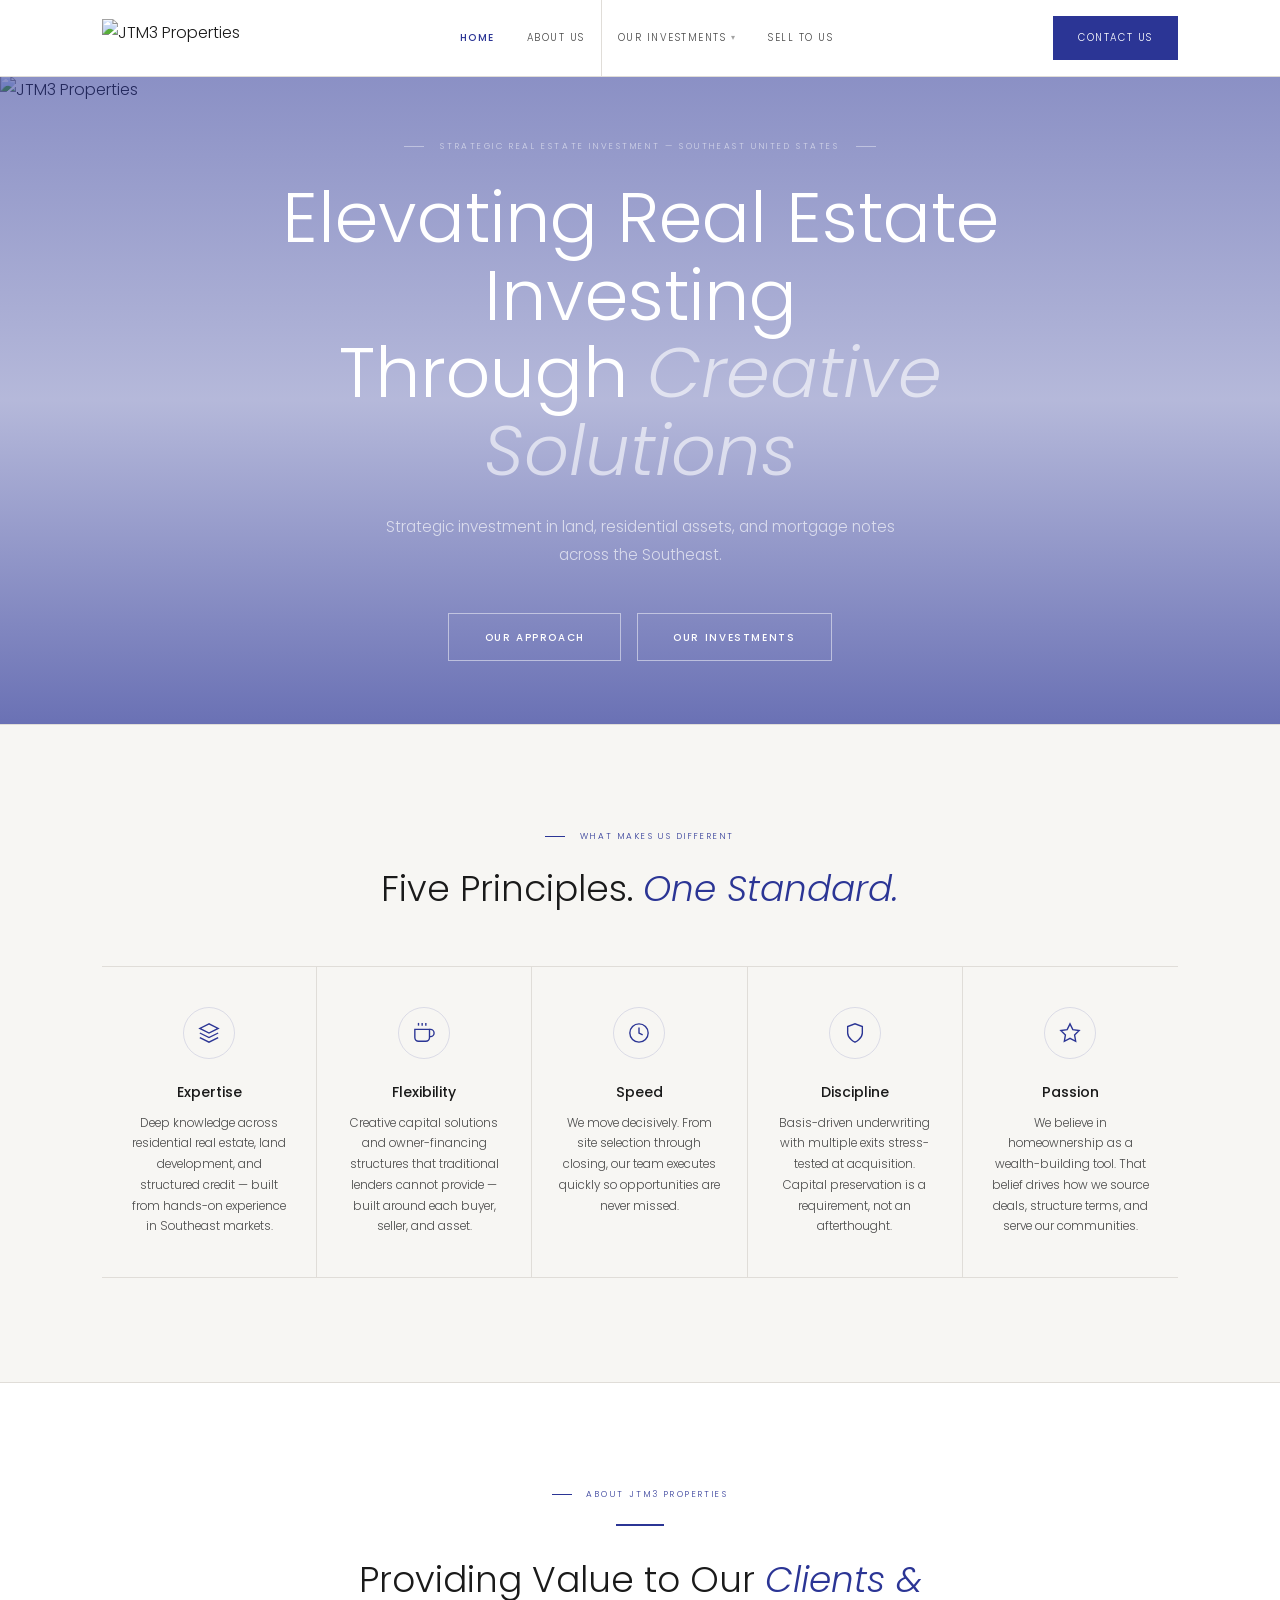
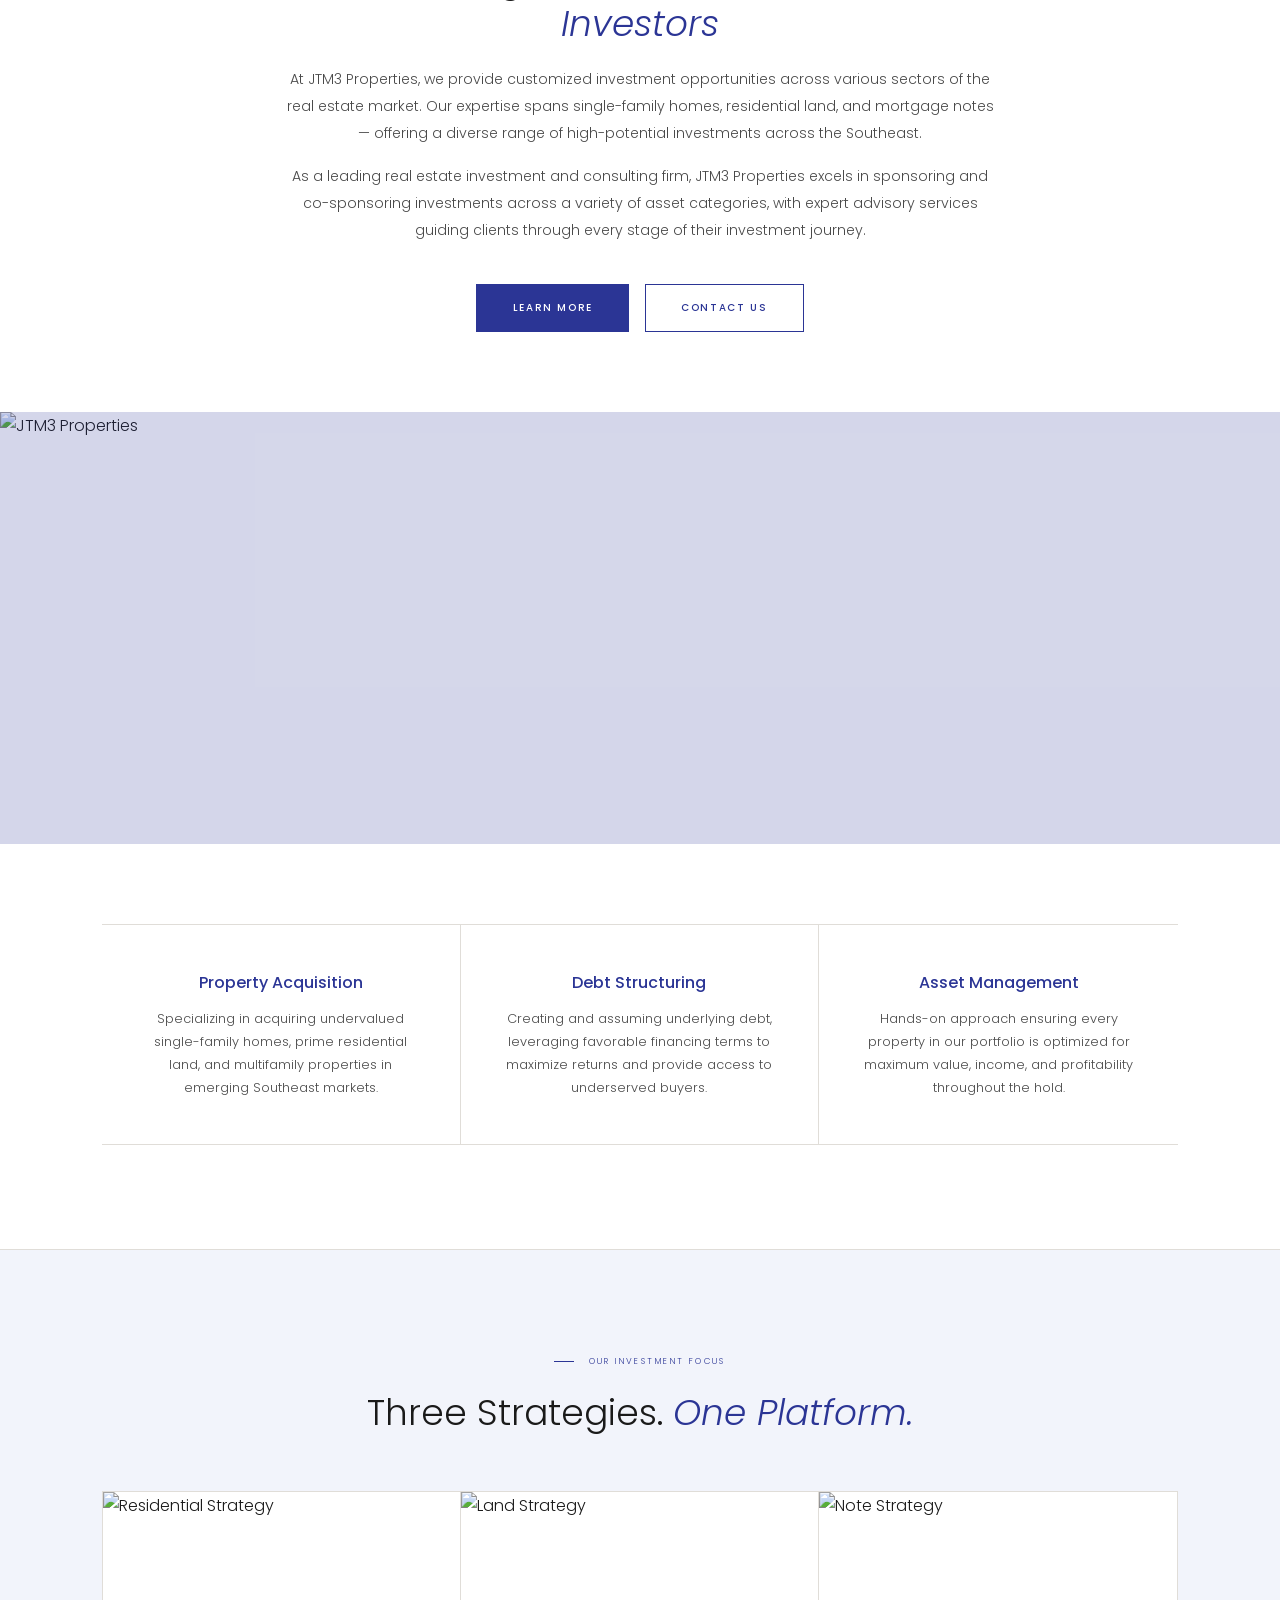
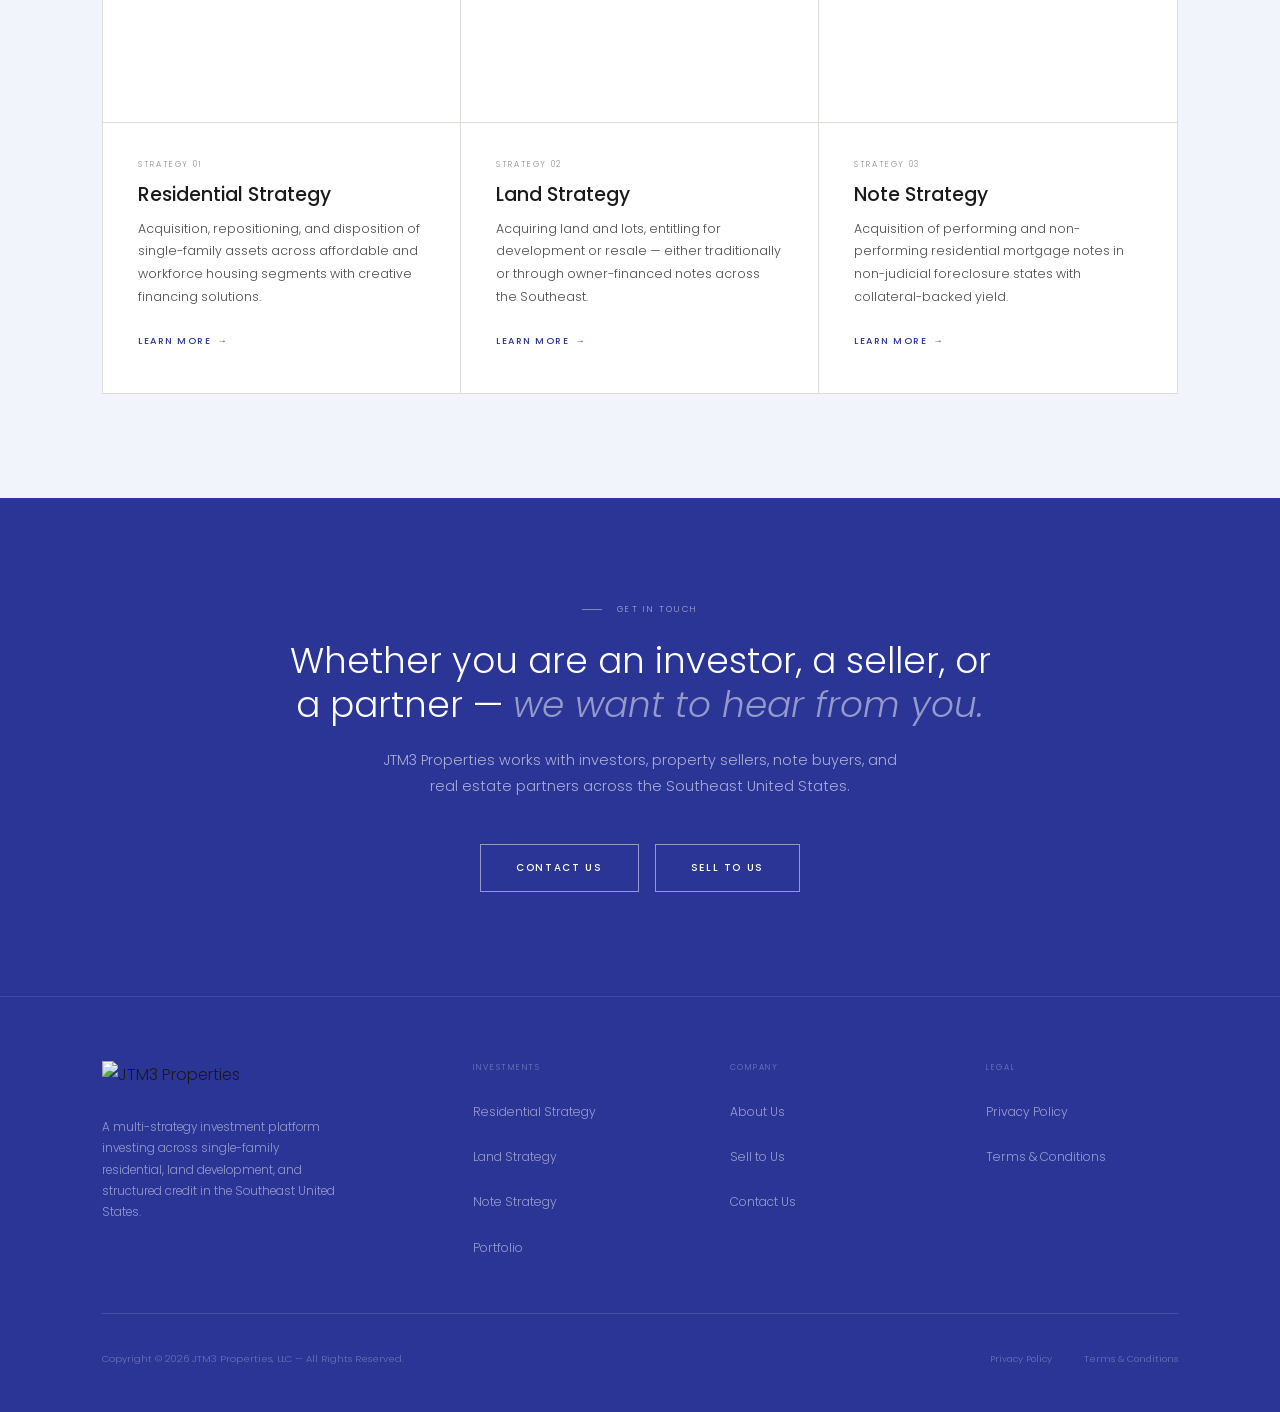
==== index.html @ 7b01148c "Initial commit — JTM3 site + landing pages" ====
<!DOCTYPE html>
<html lang="en">
<head>
<meta charset="UTF-8">
<meta name="viewport" content="width=device-width, initial-scale=1.0">
<meta name="theme-color" content="#2B3595">
<meta name="description" content="JTM3 Properties is a multi-strategy investment platform investing across single-family residential, land development, and structured credit across the Southeast.">
<meta property="og:image" content="https://axz5b6rrpi-staging.wpdns.site/wp-content/uploads/2024/02/pngwing-3-1.png">
<title>JTM3 Properties — Real Estate Investment | Southeast United States</title>
<link rel="preconnect" href="https://fonts.googleapis.com">
<link href="https://fonts.googleapis.com/css2?family=Poppins:wght@300;400;500;600&display=swap" rel="stylesheet">
<link rel="stylesheet" href="style.css">
</head>
<body>

<nav id="nav">
  <div class="nav-inner">
    <a href="index.html" class="nav-logo"><img src="https://axz5b6rrpi-staging.wpdns.site/wp-content/uploads/2024/02/Logo-JTM3.png" alt="JTM3 Properties"></a>
    <ul class="nav-links">
      <li><a href="index.html" class="active">Home</a></li>
      <li><a href="about.html">About Us</a></li>
      <li class="nav-dd"><button class="nav-dd-trigger">Our Investments</button><div class="nav-dropdown"><a href="residential.html">Residential Strategy</a><a href="land.html">Land Strategy</a><a href="note.html">Note Strategy</a></div></li>
      <li><a href="sell.html">Sell to Us</a></li>
    </ul>
    <a href="contact.html" class="nav-cta">Contact Us</a>
    <button class="hamburger" id="hbg" aria-label="Toggle menu" aria-expanded="false"><span></span><span></span><span></span></button>
  </div>
  <div class="nav-drawer" id="drawer">
    <a href="index.html" class="drawer-link">Home</a>
    <a href="about.html" class="drawer-link">About Us</a>
    <a href="residential.html" class="drawer-link">Residential Strategy</a>
    <a href="land.html" class="drawer-link">Land Strategy</a>
    <a href="note.html" class="drawer-link">Note Strategy</a>
    <a href="portfolio.html" class="drawer-link">Portfolio</a>
    <a href="sell.html" class="drawer-link">Sell to Us</a>
    <a href="contact.html" class="drawer-link drawer-cta">Contact Us</a>
  </div>
</nav>

<!-- HERO -->
<div style="padding-top:var(--nav-h)">
  <div style="width:100%;height:min(72vh,680px);overflow:hidden;position:relative">
    <img src="https://axz5b6rrpi-staging.wpdns.site/wp-content/uploads/2024/02/pngwing-3-1.png"
         alt="JTM3 Properties"
         style="width:100%;height:100%;object-fit:cover;object-position:center 30%;display:block">
    <div style="position:absolute;inset:0;background:linear-gradient(to bottom,rgba(43,53,149,.55) 0%,rgba(43,53,149,.35) 50%,rgba(43,53,149,.7) 100%)"></div>
    <div style="position:absolute;inset:0;display:flex;flex-direction:column;align-items:center;justify-content:center;text-align:center;padding:2rem">
      <div style="font-size:.54rem;letter-spacing:.3em;text-transform:uppercase;color:rgba(255,255,255,.6);margin-bottom:1.6rem;display:flex;align-items:center;gap:1rem">
        <span style="display:block;width:20px;height:1px;background:rgba(255,255,255,.4)"></span>
        Strategic Real Estate Investment &mdash; Southeast United States
        <span style="display:block;width:20px;height:1px;background:rgba(255,255,255,.4)"></span>
      </div>
      <h1 style="font-family:'Poppins',sans-serif;font-size:clamp(2.2rem,5.5vw,5rem);font-weight:300;line-height:1.1;color:#fff;max-width:840px;margin-bottom:1.5rem">
        Elevating Real Estate Investing<br>Through <em style="font-style:italic;color:rgba(255,255,255,.6)">Creative Solutions</em>
      </h1>
      <p style="font-size:.95rem;color:rgba(255,255,255,.65);max-width:560px;line-height:1.85;margin-bottom:2.75rem">
        Strategic investment in land, residential assets, and mortgage notes across the Southeast.
      </p>
      <div style="display:flex;gap:1rem;flex-wrap:wrap;justify-content:center">
        <a href="about.html" class="btn-outline-white">Our Approach</a>
        <a href="residential.html" class="btn-outline-white">Our Investments</a>
      </div>
    </div>
  </div>
</div>

<div class="hr"></div>

<!-- WHAT MAKES US DIFFERENT -->
<section class="section" style="background:var(--off)">
  <div class="container">
    <div class="reveal" style="text-align:center;margin-bottom:3.5rem">
      <div class="eyebrow eyebrow-center">What Makes Us Different</div>
      <h2 class="display-sm" style="max-width:520px;margin:0 auto">Five Principles. <em>One Standard.</em></h2>
    </div>
    <div class="diff-grid reveal">
      <div class="diff-item">
        <div class="diff-icon"><svg viewBox="0 0 24 24"><path d="M12 2L2 7l10 5 10-5-10-5zM2 17l10 5 10-5M2 12l10 5 10-5"/></svg></div>
        <div class="diff-title">Expertise</div>
        <p class="diff-body">Deep knowledge across residential real estate, land development, and structured credit — built from hands-on experience in Southeast markets.</p>
      </div>
      <div class="diff-item">
        <div class="diff-icon"><svg viewBox="0 0 24 24"><path d="M18 8h1a4 4 0 0 1 0 8h-1"/><path d="M2 8h16v9a4 4 0 0 1-4 4H6a4 4 0 0 1-4-4V8z"/><line x1="6" y1="1" x2="6" y2="4"/><line x1="10" y1="1" x2="10" y2="4"/><line x1="14" y1="1" x2="14" y2="4"/></svg></div>
        <div class="diff-title">Flexibility</div>
        <p class="diff-body">Creative capital solutions and owner-financing structures that traditional lenders cannot provide — built around each buyer, seller, and asset.</p>
      </div>
      <div class="diff-item">
        <div class="diff-icon"><svg viewBox="0 0 24 24"><circle cx="12" cy="12" r="10"/><polyline points="12 6 12 12 16 14"/></svg></div>
        <div class="diff-title">Speed</div>
        <p class="diff-body">We move decisively. From site selection through closing, our team executes quickly so opportunities are never missed.</p>
      </div>
      <div class="diff-item">
        <div class="diff-icon"><svg viewBox="0 0 24 24"><path d="M12 22s8-4 8-10V5l-8-3-8 3v7c0 6 8 10 8 10z"/></svg></div>
        <div class="diff-title">Discipline</div>
        <p class="diff-body">Basis-driven underwriting with multiple exits stress-tested at acquisition. Capital preservation is a requirement, not an afterthought.</p>
      </div>
      <div class="diff-item">
        <div class="diff-icon"><svg viewBox="0 0 24 24"><polygon points="12 2 15.09 8.26 22 9.27 17 14.14 18.18 21.02 12 17.77 5.82 21.02 7 14.14 2 9.27 8.91 8.26 12 2"/></svg></div>
        <div class="diff-title">Passion</div>
        <p class="diff-body">We believe in homeownership as a wealth-building tool. That belief drives how we source deals, structure terms, and serve our communities.</p>
      </div>
    </div>
  </div>
</section>

<div class="hr"></div>

<!-- ABOUT SNAPSHOT -->
<section class="section">
  <div class="container-narrow reveal" style="text-align:center">
    <div class="eyebrow eyebrow-center">About JTM3 Properties</div>
    <div class="hr-blue" style="margin:0 auto 2rem"></div>
    <h2 class="display-sm">Providing Value to Our <em>Clients &amp; Investors</em></h2>
    <p class="body-txt" style="text-align:center;margin-top:1.25rem">At JTM3 Properties, we provide customized investment opportunities across various sectors of the real estate market. Our expertise spans single-family homes, residential land, and mortgage notes — offering a diverse range of high-potential investments across the Southeast.</p>
    <p class="body-txt" style="text-align:center;margin-top:1rem">As a leading real estate investment and consulting firm, JTM3 Properties excels in sponsoring and co-sponsoring investments across a variety of asset categories, with expert advisory services guiding clients through every stage of their investment journey.</p>
    <div style="margin-top:2.5rem;display:flex;gap:1rem;justify-content:center;flex-wrap:wrap">
      <a href="about.html" class="btn-blue">Learn More</a>
      <a href="contact.html" class="btn-outline">Contact Us</a>
    </div>
  </div>

  <!-- divider photo -->
  <div style="margin:5rem 0;width:100%;height:min(48vh,440px);overflow:hidden;position:relative" class="reveal">
    <img src="https://axz5b6rrpi-staging.wpdns.site/wp-content/uploads/2024/02/Group-26.png"
         alt="JTM3 Properties"
         style="width:100%;height:100%;object-fit:cover;object-position:center;display:block">
    <div style="position:absolute;inset:0;background:rgba(43,53,149,.2)"></div>
  </div>

  <div class="container">
    <div class="values-row reveal">
      <div class="val-item">
        <div class="val-title">Property Acquisition</div>
        <p class="val-body">Specializing in acquiring undervalued single-family homes, prime residential land, and multifamily properties in emerging Southeast markets.</p>
      </div>
      <div class="val-item">
        <div class="val-title">Debt Structuring</div>
        <p class="val-body">Creating and assuming underlying debt, leveraging favorable financing terms to maximize returns and provide access to underserved buyers.</p>
      </div>
      <div class="val-item">
        <div class="val-title">Asset Management</div>
        <p class="val-body">Hands-on approach ensuring every property in our portfolio is optimized for maximum value, income, and profitability throughout the hold.</p>
      </div>
    </div>
  </div>
</section>

<div class="hr"></div>

<!-- INVESTMENT FOCUS CARDS -->
<section class="section" style="background:var(--blue-pale)">
  <div class="container">
    <div class="reveal" style="text-align:center;margin-bottom:3.5rem">
      <div class="eyebrow eyebrow-center">Our Investment Focus</div>
      <h2 class="display-sm">Three Strategies. <em>One Platform.</em></h2>
    </div>
    <div class="strat-cards reveal">
      <a href="residential.html" class="strat-card">
        <div class="strat-card-photo">
          <img src="https://images.unsplash.com/photo-1564013799919-ab600027ffc6?w=700&auto=format&fit=crop&q=80" alt="Residential Strategy">
        </div>
        <div class="strat-card-body">
          <div class="strat-num">Strategy 01</div>
          <div class="strat-title">Residential Strategy</div>
          <p class="strat-desc">Acquisition, repositioning, and disposition of single-family assets across affordable and workforce housing segments with creative financing solutions.</p>
          <div class="strat-link">Learn More</div>
        </div>
      </a>
      <a href="land.html" class="strat-card">
        <div class="strat-card-photo">
          <img src="https://images.unsplash.com/photo-1500382017468-9049fed747ef?w=700&auto=format&fit=crop&q=80" alt="Land Strategy">
        </div>
        <div class="strat-card-body">
          <div class="strat-num">Strategy 02</div>
          <div class="strat-title">Land Strategy</div>
          <p class="strat-desc">Acquiring land and lots, entitling for development or resale — either traditionally or through owner-financed notes across the Southeast.</p>
          <div class="strat-link">Learn More</div>
        </div>
      </a>
      <a href="note.html" class="strat-card">
        <div class="strat-card-photo">
          <img src="https://images.unsplash.com/photo-1554224155-8d04cb21cd6c?w=700&auto=format&fit=crop&q=80" alt="Note Strategy">
        </div>
        <div class="strat-card-body">
          <div class="strat-num">Strategy 03</div>
          <div class="strat-title">Note Strategy</div>
          <p class="strat-desc">Acquisition of performing and non-performing residential mortgage notes in non-judicial foreclosure states with collateral-backed yield.</p>
          <div class="strat-link">Learn More</div>
        </div>
      </a>
    </div>
  </div>
</section>

<!-- CTA BANNER -->
<section class="section section-dark">
  <div class="container-narrow reveal" style="text-align:center">
    <div class="eyebrow eyebrow-center eyebrow-white">Get in Touch</div>
    <h2 class="display-sm" style="color:var(--white);margin-bottom:1.25rem">
      Whether you are an investor, a seller, or a partner — <em style="color:rgba(255,255,255,.5)">we want to hear from you.</em>
    </h2>
    <p style="color:rgba(255,255,255,.6);font-size:.9rem;margin-bottom:2.75rem;line-height:1.85;max-width:520px;margin-left:auto;margin-right:auto">
      JTM3 Properties works with investors, property sellers, note buyers, and real estate partners across the Southeast United States.
    </p>
    <div style="display:flex;gap:1rem;justify-content:center;flex-wrap:wrap">
      <a href="contact.html" class="btn-outline-white">Contact Us</a>
      <a href="sell.html" class="btn-outline-white">Sell to Us</a>
    </div>
  </div>
</section>

<footer>
  <div class="foot-inner">
    <div class="foot-top">
      <div>
        <div class="foot-logo"><img src="https://axz5b6rrpi-staging.wpdns.site/wp-content/uploads/2024/02/logo-footer.png" alt="JTM3 Properties"></div>
        <p class="foot-desc">A multi-strategy investment platform investing across single-family residential, land development, and structured credit in the Southeast United States.</p>
      </div>
      <div>
        <div class="foot-col-h">Investments</div>
        <ul class="foot-links"><li><a href="residential.html">Residential Strategy</a></li><li><a href="land.html">Land Strategy</a></li><li><a href="note.html">Note Strategy</a></li><li><a href="portfolio.html">Portfolio</a></li></ul>
      </div>
      <div>
        <div class="foot-col-h">Company</div>
        <ul class="foot-links"><li><a href="about.html">About Us</a></li><li><a href="sell.html">Sell to Us</a></li><li><a href="contact.html">Contact Us</a></li></ul>
      </div>
      <div>
        <div class="foot-col-h">Legal</div>
        <ul class="foot-links"><li><a href="#">Privacy Policy</a></li><li><a href="#">Terms &amp; Conditions</a></li></ul>
      </div>
    </div>
    <div class="foot-bottom">
      <p class="foot-copy">Copyright &copy; <span id="yr">2026</span> JTM3 Properties, LLC &mdash; All Rights Reserved.</p>
      <div class="foot-legal"><a href="#">Privacy Policy</a><a href="#">Terms &amp; Conditions</a></div>
    </div>
  </div>
</footer>
<script src="main.js"></script>
</body>
</html>
---- style.css ----
/* ══════════════════════════════════════
   JTM3 PROPERTIES — SHARED STYLESHEET
   Torrey Pines layout · JTM3 blue brand
══════════════════════════════════════ */

*,*::before,*::after{box-sizing:border-box;margin:0;padding:0}
img{display:block;max-width:100%;height:auto}
button,input,select,textarea{font-family:inherit;border-radius:0}
a{color:inherit;text-decoration:none}
ul{list-style:none}

:root{
  --blue:      #2B3595;
  --blue-dk:   #1e2570;
  --blue-mid:  #3a46b8;
  --blue-lt:   #eef0fa;
  --blue-pale: #f2f4fb;
  --blue-rule: rgba(43,53,149,.14);
  --white:     #ffffff;
  --off:       #f7f6f3;
  --rule:      #e0ddd8;
  --txt:       #1a1a1a;
  --txt-mid:   #4a4a4a;
  --txt-muted: #888;
  --nav-h:     76px;
  --max:       1140px;
}

html{scroll-behavior:smooth;-webkit-text-size-adjust:100%}
body{
  background:var(--white);
  color:var(--txt);
  font-family:'Poppins',sans-serif;
  font-weight:300;
  line-height:1.75;
  overflow-x:hidden;
}
::-webkit-scrollbar{width:3px}
::-webkit-scrollbar-track{background:var(--off)}
::-webkit-scrollbar-thumb{background:var(--blue);border-radius:2px}

/* ── NAV ── */
#nav{
  position:fixed;top:0;left:0;right:0;z-index:900;
  background:var(--white);
  border-bottom:1px solid var(--rule);
  transition:box-shadow .3s;
}
#nav.raised{box-shadow:0 2px 24px rgba(43,53,149,.1)}
.nav-inner{
  max-width:var(--max);margin:0 auto;
  display:flex;align-items:center;justify-content:space-between;
  padding:0 2rem;height:var(--nav-h);
}
.nav-logo img{height:38px;width:auto;display:block}
.nav-links{display:flex;align-items:stretch;gap:0}
.nav-links a,.nav-dd-trigger{
  font-size:.62rem;letter-spacing:.15em;text-transform:uppercase;
  color:var(--txt-mid);padding:0 1rem;
  display:flex;align-items:center;height:var(--nav-h);
  transition:color .2s;border-left:1px solid var(--rule);
  cursor:pointer;background:none;
  border-top:none;border-right:none;border-bottom:none;
  font-family:'Poppins',sans-serif;font-weight:300;
}
.nav-links a:first-child,.nav-links li:first-child .nav-dd-trigger{border-left:none}
.nav-links a:hover,.nav-dd-trigger:hover{color:var(--blue)}
.nav-links a.active{color:var(--blue);font-weight:500}

/* Dropdown */
.nav-dd{position:relative;display:flex;align-items:stretch;border-left:1px solid var(--rule)}
.nav-dd-trigger{border-left:none;gap:.3rem}
.nav-dd-trigger::after{content:'▾';font-size:.5rem;opacity:.5}
.nav-dropdown{
  display:none;position:absolute;top:100%;left:0;
  background:var(--white);border:1px solid var(--rule);
  box-shadow:0 8px 32px rgba(0,0,0,.08);
  min-width:190px;z-index:100;
}
.nav-dropdown a{
  display:block;padding:.85rem 1.25rem;
  font-size:.6rem;letter-spacing:.14em;text-transform:uppercase;
  color:var(--txt-mid);border-bottom:1px solid var(--rule);
  height:auto;border-left:none;transition:background .15s,color .15s;
}
.nav-dropdown a:last-child{border-bottom:none}
.nav-dropdown a:hover{background:var(--blue-lt);color:var(--blue)}
.nav-dd:hover .nav-dropdown{display:block}

.nav-cta{
  font-size:.62rem;letter-spacing:.16em;text-transform:uppercase;
  color:var(--white);background:var(--blue);
  padding:.6rem 1.5rem;border:1px solid var(--blue);
  display:flex;align-items:center;min-height:44px;
  transition:background .25s;white-space:nowrap;flex-shrink:0;
}
.nav-cta:hover{background:var(--blue-dk);color:var(--white)}

/* Hamburger */
.hamburger{
  display:none;background:none;border:none;
  cursor:pointer;flex-direction:column;gap:5px;
  padding:12px;-webkit-tap-highlight-color:transparent;
}
.hamburger span{display:block;width:22px;height:1.5px;background:var(--txt);transition:all .3s}
.hamburger.open span:nth-child(1){transform:rotate(45deg) translate(4.5px,4.5px)}
.hamburger.open span:nth-child(2){opacity:0}
.hamburger.open span:nth-child(3){transform:rotate(-45deg) translate(4.5px,-4.5px)}

/* Drawer */
.nav-drawer{
  display:none;position:fixed;
  top:var(--nav-h);left:0;right:0;bottom:0;
  background:var(--white);border-top:1px solid var(--rule);
  flex-direction:column;z-index:800;overflow-y:auto;
}
.nav-drawer.open{display:flex}
.drawer-link{
  font-family:'Poppins',sans-serif;
  font-size:1.4rem;font-weight:300;color:var(--txt);
  padding:1.1rem 2rem;border-bottom:1px solid var(--rule);
  display:flex;align-items:center;transition:color .2s;min-height:56px;
}
.drawer-link:hover{color:var(--blue)}
.drawer-cta{
  margin:2rem 2rem 0;background:var(--blue);color:var(--white);
  font-size:.68rem;letter-spacing:.18em;text-transform:uppercase;
  font-weight:500;padding:1rem 2rem;text-align:center;
  justify-content:center;min-height:52px;transition:background .25s;
}
.drawer-cta:hover{background:var(--blue-dk)}

/* ── PAGE HEADER ── */
.page-header{padding-top:var(--nav-h);background:var(--blue)}
.page-header-photo{width:100%;height:min(50vh,460px);overflow:hidden;position:relative}
.page-header-photo img{width:100%;height:100%;object-fit:cover;object-position:center 40%;display:block}
.page-header-photo::after{content:'';position:absolute;inset:0;background:rgba(43,53,149,.42)}
.page-header-content{text-align:center;padding:4rem 2rem 5rem}
.page-header-content h1{
  font-family:'Poppins',sans-serif;
  font-size:clamp(2rem,5vw,3.8rem);
  font-weight:300;line-height:1.15;color:var(--white);margin-bottom:1rem;
}
.page-header-content h1 em{font-style:italic;color:rgba(255,255,255,.55)}
.page-header-content p{
  font-size:.9rem;color:rgba(255,255,255,.65);
  line-height:1.85;max-width:580px;margin:0 auto;
}

/* ── LAYOUT ── */
.container{max-width:var(--max);margin:0 auto;padding:0 2rem}
.container-narrow{max-width:780px;margin:0 auto;padding:0 2rem}
.section{padding:6.5rem 0}
.section-sm{padding:4.5rem 0}
.hr{height:1px;background:var(--rule);margin:0}
.hr-blue{height:2px;background:var(--blue);width:48px}

/* Typography */
.eyebrow{
  font-size:.54rem;letter-spacing:.28em;text-transform:uppercase;
  color:var(--blue);display:flex;align-items:center;gap:.9rem;margin-bottom:1.4rem;
}
.eyebrow::before{content:'';width:20px;height:1px;background:var(--blue);flex-shrink:0}
.eyebrow-center{justify-content:center}
.eyebrow-white{color:rgba(255,255,255,.65)}
.eyebrow-white::before{background:rgba(255,255,255,.4)}

.display{
  font-family:'Poppins',sans-serif;
  font-size:clamp(2.2rem,4vw,3.6rem);
  font-weight:300;line-height:1.15;color:var(--txt);margin-bottom:1.2rem;
}
.display em{font-style:italic;color:var(--blue)}
.display-sm{
  font-family:'Poppins',sans-serif;
  font-size:clamp(1.6rem,2.8vw,2.4rem);
  font-weight:300;line-height:1.22;color:var(--txt);margin-bottom:1rem;
}
.display-sm em{font-style:italic;color:var(--blue)}
.lead{font-size:.98rem;color:var(--txt-mid);line-height:1.88;font-weight:300}
.body-txt{font-size:.88rem;color:var(--txt-mid);line-height:1.92}
.body-txt+.body-txt{margin-top:1rem}

/* Buttons */
.btn-blue{
  display:inline-flex;align-items:center;justify-content:center;
  background:var(--blue);color:var(--white);
  padding:.85rem 2.2rem;font-size:.63rem;font-weight:500;
  letter-spacing:.16em;text-transform:uppercase;
  border:1px solid var(--blue);transition:all .25s;
  min-height:48px;cursor:pointer;font-family:'Poppins',sans-serif;
}
.btn-blue:hover{background:var(--blue-dk);border-color:var(--blue-dk)}
.btn-outline{
  display:inline-flex;align-items:center;justify-content:center;
  background:transparent;color:var(--blue);
  padding:.85rem 2.2rem;font-size:.63rem;font-weight:500;
  letter-spacing:.16em;text-transform:uppercase;
  border:1px solid var(--blue);transition:all .25s;min-height:48px;
}
.btn-outline:hover{background:var(--blue);color:var(--white)}
.btn-outline-white{
  display:inline-flex;align-items:center;justify-content:center;
  background:transparent;color:var(--white);
  padding:.85rem 2.2rem;font-size:.63rem;font-weight:500;
  letter-spacing:.16em;text-transform:uppercase;
  border:1px solid rgba(255,255,255,.5);transition:all .25s;min-height:48px;
}
.btn-outline-white:hover{background:var(--white);color:var(--blue)}

/* ── DIFFERENTIATORS ── */
.diff-grid{
  display:grid;grid-template-columns:repeat(5,1fr);gap:0;
  border-top:1px solid var(--rule);border-bottom:1px solid var(--rule);
}
.diff-item{
  padding:2.5rem 1.6rem;border-right:1px solid var(--rule);
  text-align:center;transition:background .25s;
}
.diff-item:last-child{border-right:none}
.diff-item:hover{background:var(--blue-lt)}
.diff-icon{
  width:52px;height:52px;border-radius:50%;
  border:1px solid var(--blue-rule);
  display:flex;align-items:center;justify-content:center;
  margin:0 auto 1.3rem;transition:all .25s;
}
.diff-item:hover .diff-icon{background:var(--blue);border-color:var(--blue)}
.diff-icon svg{width:22px;height:22px;stroke:var(--blue);fill:none;stroke-width:1.5;transition:stroke .25s}
.diff-item:hover .diff-icon svg{stroke:var(--white)}
.diff-title{font-size:.88rem;font-weight:500;color:var(--txt);margin-bottom:.5rem}
.diff-body{font-size:.74rem;color:var(--txt-mid);line-height:1.75}

/* ── STRATEGY CARDS ── */
.strat-cards{display:grid;grid-template-columns:repeat(3,1fr);border:1px solid var(--rule)}
.strat-card{
  display:flex;flex-direction:column;
  border-right:1px solid var(--rule);
  background:var(--white);transition:background .25s;
}
.strat-card:last-child{border-right:none}
.strat-card:hover{background:var(--blue-pale)}
.strat-card-photo{height:230px;overflow:hidden}
.strat-card-photo img{
  width:100%;height:100%;object-fit:cover;
  transition:transform 6s ease;
}
.strat-card:hover .strat-card-photo img{transform:scale(1.04)}
.strat-card-body{
  padding:2.2rem 2.2rem 2.75rem;flex:1;
  display:flex;flex-direction:column;border-top:1px solid var(--rule);
}
.strat-num{font-size:.5rem;letter-spacing:.2em;text-transform:uppercase;color:var(--txt-muted);margin-bottom:.65rem}
.strat-title{font-size:1.2rem;font-weight:500;color:var(--txt);margin-bottom:.7rem;line-height:1.25}
.strat-desc{font-size:.78rem;color:var(--txt-mid);line-height:1.82;flex:1;margin-bottom:1.5rem}
.strat-link{
  font-size:.58rem;letter-spacing:.16em;text-transform:uppercase;
  color:var(--blue);font-weight:500;
  display:flex;align-items:center;gap:.4rem;transition:gap .2s;
}
.strat-card:hover .strat-link{gap:.8rem}
.strat-link::after{content:'→'}

/* ── TWO-COL ── */
.two-col{display:grid;grid-template-columns:1fr 1fr;gap:6rem;align-items:center}
.two-col-photo{position:relative;overflow:hidden}
.two-col-photo img{width:100%;height:min(560px,62vh);object-fit:cover;display:block}
.two-col-photo::before{
  content:'';position:absolute;inset:0;
  border:1px solid var(--rule);pointer-events:none;z-index:2;
}

/* ── DETAIL GRID ── */
.detail-grid{
  display:grid;grid-template-columns:1fr 1fr;
  gap:1px;background:var(--rule);margin:3rem 0;
}
.detail-cell{background:var(--white);padding:2rem 2.25rem;transition:background .2s}
.detail-cell:hover{background:var(--blue-pale)}
.detail-lbl{font-size:.52rem;letter-spacing:.2em;text-transform:uppercase;color:var(--blue);margin-bottom:.6rem;font-weight:500}
.detail-body{font-size:.8rem;color:var(--txt-mid);line-height:1.78}

/* Tags */
.tags{display:flex;flex-wrap:wrap;gap:.42rem;margin-top:2rem}
.tag{
  font-size:.56rem;letter-spacing:.1em;text-transform:uppercase;
  color:var(--blue);border:1px solid var(--blue-rule);
  padding:.32rem .8rem;transition:all .2s;
}
.tag:hover{background:var(--blue);color:var(--white);border-color:var(--blue)}

/* ── VALUES ── */
.values-row{display:grid;grid-template-columns:repeat(3,1fr);border-top:1px solid var(--rule);border-bottom:1px solid var(--rule)}
.val-item{padding:2.75rem 2.5rem;border-right:1px solid var(--rule);text-align:center}
.val-item:last-child{border-right:none}
.val-title{font-size:1rem;font-weight:500;color:var(--blue);margin-bottom:.6rem}
.val-body{font-size:.8rem;color:var(--txt-mid);line-height:1.82}

/* ── SERVICES LIST ── */
.services-list{margin-top:2rem;display:flex;flex-direction:column;gap:0}
.svc-item{
  display:flex;gap:1.2rem;padding:1.2rem 0;
  border-top:1px solid var(--rule);align-items:flex-start;
}
.svc-item:last-child{border-bottom:1px solid var(--rule)}
.svc-dot{
  width:8px;height:8px;border-radius:50%;
  background:var(--blue);flex-shrink:0;margin-top:.5rem;
}
.svc-title{font-size:.82rem;font-weight:500;color:var(--txt);margin-bottom:.2rem}
.svc-body{font-size:.76rem;color:var(--txt-mid);line-height:1.7}

/* ── OPERATIONS TABLE ── */
.ops-table{width:100%;border-collapse:collapse;margin-top:2.5rem}
.ops-table thead tr{border-bottom:1px solid var(--blue-rule)}
.ops-table th{
  font-size:.52rem;letter-spacing:.2em;text-transform:uppercase;
  color:var(--txt-muted);padding:0 1.5rem 1.1rem 0;
  text-align:left;font-weight:400;
}
.ops-table th:first-child{padding-left:0}
.ops-table tbody tr{border-bottom:1px solid var(--rule);transition:background .15s}
.ops-table tbody tr:hover{background:var(--blue-pale)}
.ops-table td{padding:1.1rem 1.5rem 1.1rem 0;font-size:.8rem;color:var(--txt-mid);vertical-align:middle}
.ops-table td:first-child{padding-left:0}
.ops-phase{
  font-size:.56rem;letter-spacing:.14em;text-transform:uppercase;
  color:var(--blue);font-weight:500;
  display:inline-block;
  background:var(--blue-lt);padding:.25rem .65rem;
}
.ops-action{color:var(--txt);font-weight:400;font-size:.82rem}
.ops-dot{
  display:inline-block;width:6px;height:6px;border-radius:50%;
  background:var(--blue);opacity:.5;margin-right:.4rem;vertical-align:middle;
}

/* ── TEAM ── */
.team-banner{width:100%;height:min(42vh,360px);overflow:hidden;position:relative}
.team-banner img{width:100%;height:100%;object-fit:cover;object-position:center 35%}
.team-banner::after{content:'';position:absolute;inset:0;background:rgba(43,53,149,.28)}
.team-grid{display:grid;grid-template-columns:1fr 1fr;border:1px solid var(--rule)}
.member{
  padding:3.5rem;border-right:1px solid var(--rule);
  background:var(--white);transition:background .25s;position:relative;overflow:hidden;
}
.member:last-child{border-right:none}
.member:hover{background:var(--blue-pale)}
.member::before{
  content:attr(data-i);
  font-size:9rem;font-weight:700;color:rgba(43,53,149,.03);
  position:absolute;top:-1rem;right:1rem;line-height:1;pointer-events:none;
  font-family:'Poppins',sans-serif;
}
.member-bar{width:22px;height:2px;background:var(--blue);margin-bottom:1.6rem}
.member-name{font-size:1.5rem;font-weight:500;color:var(--txt);margin-bottom:.18rem}
.member-role{font-size:.52rem;letter-spacing:.2em;text-transform:uppercase;color:var(--blue);margin-bottom:1.35rem}
.member-bio{font-size:.8rem;color:var(--txt-mid);line-height:1.85}
.member-cred{
  margin-top:1.5rem;padding-top:1.25rem;border-top:1px solid var(--rule);
  font-size:.63rem;color:var(--txt-muted);line-height:1.7;
}
.member-cred strong{color:var(--txt-mid);font-weight:500}
.member-links{margin-top:1.1rem;display:flex;gap:1rem}
.member-link{
  font-size:.58rem;letter-spacing:.12em;text-transform:uppercase;
  color:var(--blue);border-bottom:1px solid rgba(43,53,149,.25);
  padding-bottom:.1rem;transition:border-color .2s;
}
.member-link:hover{border-color:var(--blue)}

/* ── CONTACT ── */
.contact-grid{display:grid;grid-template-columns:1fr 1fr;gap:6rem;align-items:start}
.ch{padding:1.1rem 0;border-bottom:1px solid var(--rule);display:flex;justify-content:space-between;align-items:baseline;gap:1rem}
.ch:first-child{border-top:1px solid var(--rule)}
.ch-lbl{font-size:.52rem;letter-spacing:.18em;text-transform:uppercase;color:var(--txt-muted);flex-shrink:0}
.ch-val{font-size:.86rem;color:var(--txt);text-align:right}
.itypes{display:flex;flex-wrap:wrap;gap:.42rem;margin-top:1.75rem}
.itag{
  font-size:.56rem;letter-spacing:.09em;text-transform:uppercase;
  color:var(--blue);border:1px solid var(--blue-rule);
  padding:.34rem .75rem;transition:all .2s;
}
.itag:hover{background:var(--blue);color:var(--white);border-color:var(--blue)}
.form-sect-head{
  font-size:.52rem;letter-spacing:.24em;text-transform:uppercase;
  color:var(--txt-muted);display:block;margin-bottom:2rem;
  padding-bottom:1rem;border-bottom:1px solid var(--rule);
}
.ffields{display:flex;flex-direction:column;gap:1.1rem}
.frow{display:grid;grid-template-columns:1fr 1fr;gap:1.1rem}
.ffield{display:flex;flex-direction:column;gap:.38rem}
.ffield label{font-size:.52rem;letter-spacing:.14em;text-transform:uppercase;color:var(--txt-muted)}
.ffield input,.ffield select,.ffield textarea{
  background:transparent;border:none;border-bottom:1px solid var(--rule);
  color:var(--txt);padding:.7rem 0;
  font-family:'Poppins',sans-serif;font-size:.86rem;font-weight:300;
  outline:none;transition:border-color .2s;width:100%;-webkit-appearance:none;min-height:44px;
}
.ffield input::placeholder,.ffield textarea::placeholder{color:var(--rule)}
.ffield input:focus,.ffield select:focus,.ffield textarea:focus{border-bottom-color:var(--blue)}
.ffield select{
  cursor:pointer;
  background-image:url("data:image/svg+xml,%3Csvg xmlns='http://www.w3.org/2000/svg' width='10' height='6'%3E%3Cpath d='M0 0l5 6 5-6z' fill='%23aaa'/%3E%3C/svg%3E");
  background-repeat:no-repeat;background-position:right 0 center;background-color:transparent;padding-right:1.2rem;
}
.ffield select option{background:var(--white);color:var(--txt)}
.ffield textarea{resize:vertical;min-height:90px}

/* ── SECTION DARK ── */
.section-dark{background:var(--blue)}
.section-dark .eyebrow{color:rgba(255,255,255,.6)}
.section-dark .eyebrow::before{background:rgba(255,255,255,.4)}
.section-dark .display,.section-dark .display-sm{color:var(--white)}

/* ── FOOTER ── */
footer{background:var(--blue);border-top:1px solid rgba(255,255,255,.1)}
.foot-inner{max-width:var(--max);margin:0 auto;padding:4rem 2rem 2.5rem}
.foot-top{
  display:grid;grid-template-columns:1.6fr 1fr 1fr 1fr;gap:4rem;
  padding-bottom:3rem;border-bottom:1px solid rgba(255,255,255,.12);margin-bottom:2rem;
}
.foot-logo img{height:40px;width:auto;margin-bottom:1rem}
.foot-desc{font-size:.74rem;color:rgba(255,255,255,.5);line-height:1.8;max-width:240px}
.foot-col-h{font-size:.5rem;letter-spacing:.22em;text-transform:uppercase;color:rgba(255,255,255,.35);margin-bottom:1.15rem}
.foot-links{display:flex;flex-direction:column;gap:.58rem}
.foot-links a{font-size:.76rem;color:rgba(255,255,255,.52);transition:color .2s;min-height:36px;display:flex;align-items:center}
.foot-links a:hover{color:var(--white)}
.foot-bottom{display:flex;justify-content:space-between;align-items:center;flex-wrap:wrap;gap:1rem}
.foot-copy{font-size:.6rem;color:rgba(255,255,255,.3)}
.foot-legal{display:flex;gap:2rem;flex-wrap:wrap}
.foot-legal a{font-size:.58rem;color:rgba(255,255,255,.3);transition:color .2s;padding:.3rem 0}
.foot-legal a:hover{color:rgba(255,255,255,.65)}

/* ── PORTFOLIO GRID ── */
.portfolio-grid{
  display:grid;grid-template-columns:repeat(3,1fr);
  gap:0;border:1px solid var(--rule);
}
.port-card{
  border-right:1px solid var(--rule);border-bottom:1px solid var(--rule);
  padding:2.75rem 2.5rem;display:flex;flex-direction:column;
  align-items:flex-start;transition:background .25s;background:var(--white);
}
.port-card:hover{background:var(--blue-pale)}
.port-card:nth-child(3n){border-right:none}
.port-card-logo{
  height:56px;max-width:180px;width:auto;
  object-fit:contain;margin-bottom:1.75rem;
  display:block;
}
.port-card-logo-placeholder{
  height:56px;width:56px;border-radius:50%;
  background:var(--blue-lt);border:1px solid var(--blue-rule);
  display:flex;align-items:center;justify-content:center;
  margin-bottom:1.75rem;flex-shrink:0;
}
.port-card-logo-placeholder span{
  font-size:1.1rem;font-weight:600;color:var(--blue);
}
.port-card-name{
  font-size:1.15rem;font-weight:500;color:var(--txt);margin-bottom:.35rem;
}
.port-card-type{
  font-size:.52rem;letter-spacing:.18em;text-transform:uppercase;
  color:var(--blue);margin-bottom:.85rem;font-weight:500;
}
.port-card-desc{
  font-size:.78rem;color:var(--txt-mid);line-height:1.78;flex:1;
}
.port-card-link{
  margin-top:1.4rem;font-size:.58rem;letter-spacing:.16em;
  text-transform:uppercase;color:var(--blue);
  display:flex;align-items:center;gap:.4rem;
  border-bottom:1px solid rgba(43,53,149,.25);
  padding-bottom:.1rem;transition:gap .2s;font-weight:500;
}
.port-card:hover .port-card-link{gap:.75rem}
.port-card-link::after{content:'→'}
.port-card-placeholder{
  background:var(--blue-pale);
  border-right:1px solid var(--rule);border-bottom:1px solid var(--rule);
  padding:2.75rem 2.5rem;display:flex;flex-direction:column;align-items:flex-start;
}
.port-card-placeholder:nth-child(3n){border-right:none}

/* ── PERFORMANCE STATS ── */
.perf-stats-bar{
  background:var(--blue);padding:4rem 2rem;position:relative;overflow:hidden;
}
.perf-stats-bar::before{
  content:'';position:absolute;inset:0;
  background:url('https://axz5b6rrpi-staging.wpdns.site/wp-content/uploads/2024/02/Logo-JTM3.png') center/contain no-repeat;
  opacity:.04;
}
.perf-stats-inner{
  max-width:var(--max);margin:0 auto;
  display:flex;justify-content:center;flex-wrap:wrap;gap:0;
  position:relative;z-index:2;
}
.perf-stat{
  display:flex;flex-direction:column;align-items:center;
  padding:0 4rem;border-right:1px solid rgba(255,255,255,.15);
}
.perf-stat:last-child{border-right:none}
.perf-num{
  font-size:clamp(2rem,4vw,3.2rem);font-weight:300;
  color:var(--white);line-height:1;margin-bottom:.35rem;
}
.perf-lbl{
  font-size:.5rem;letter-spacing:.2em;text-transform:uppercase;
  color:rgba(255,255,255,.5);text-align:center;
}

/* ── REVEAL ── */
.reveal{opacity:0;transform:translateY(16px);transition:opacity .7s ease,transform .7s ease}
.reveal.in{opacity:1;transform:translateY(0)}
.rd1{transition-delay:.1s}.rd2{transition-delay:.2s}.rd3{transition-delay:.3s}.rd4{transition-delay:.4s}
@media(prefers-reduced-motion:reduce){*{animation-duration:.01ms!important;transition-duration:.01ms!important}}

/* ── TABLET ≤1024px ── */
@media(max-width:1024px){
  .nav-links,.nav-cta{display:none}
  .hamburger{display:flex}
  .diff-grid{grid-template-columns:repeat(3,1fr)}
  .diff-item:first-child{border-left:none}
  .diff-item:nth-child(4){border-left:none}
  .strat-cards{grid-template-columns:1fr}
  .strat-card{border-right:none;border-bottom:1px solid var(--rule)}
  .strat-card:last-child{border-bottom:none}
  .two-col{grid-template-columns:1fr;gap:3.5rem}
  .two-col-photo img{height:min(320px,48vw)}
  .team-grid{grid-template-columns:1fr}
  .member{border-right:none;border-bottom:1px solid var(--rule)}
  .member:last-child{border-bottom:none}
  .contact-grid{grid-template-columns:1fr;gap:3.5rem}
  .foot-top{grid-template-columns:1fr 1fr;gap:2.5rem}
  .values-row{grid-template-columns:1fr}
  .val-item{border-right:none;border-bottom:1px solid var(--rule)}
  .val-item:last-child{border-bottom:none}
  .detail-grid{grid-template-columns:1fr}
  .ops-table th:nth-child(3),.ops-table td:nth-child(3){display:none}
}

/* ── PHONE ≤640px ── */
@media(max-width:640px){
  :root{--nav-h:62px}
  .container,.container-narrow{padding:0 1.25rem}
  .section{padding:4rem 0}
  .page-header-content{padding:3rem 1.25rem 3.5rem}
  .page-header-photo{height:min(42vh,280px)}
  .diff-grid{grid-template-columns:1fr 1fr}
  .diff-item:nth-child(odd){border-left:none}
  .diff-item:nth-child(3){border-left:1px solid var(--rule)}
  .diff-item:nth-child(4){border-left:none}
  .diff-item:nth-child(5){border-left:1px solid var(--rule)}
  .display{font-size:clamp(1.85rem,8vw,2.6rem)}
  .display-sm{font-size:clamp(1.45rem,6vw,1.9rem)}
  .member{padding:2.25rem 1.25rem}
  .foot-top{grid-template-columns:1fr;gap:2rem}
  .foot-bottom{flex-direction:column;align-items:flex-start}
  .frow{grid-template-columns:1fr}
  .team-banner{height:min(32vh,200px)}
  .strat-card-photo{height:200px}
  .ops-table th:nth-child(3),.ops-table td:nth-child(3),
  .ops-table th:nth-child(4),.ops-table td:nth-child(4){display:none}
}
@media(max-width:380px){
  .diff-grid{grid-template-columns:1fr}
  .diff-item{border-left:none;border-top:1px solid var(--rule)}
}
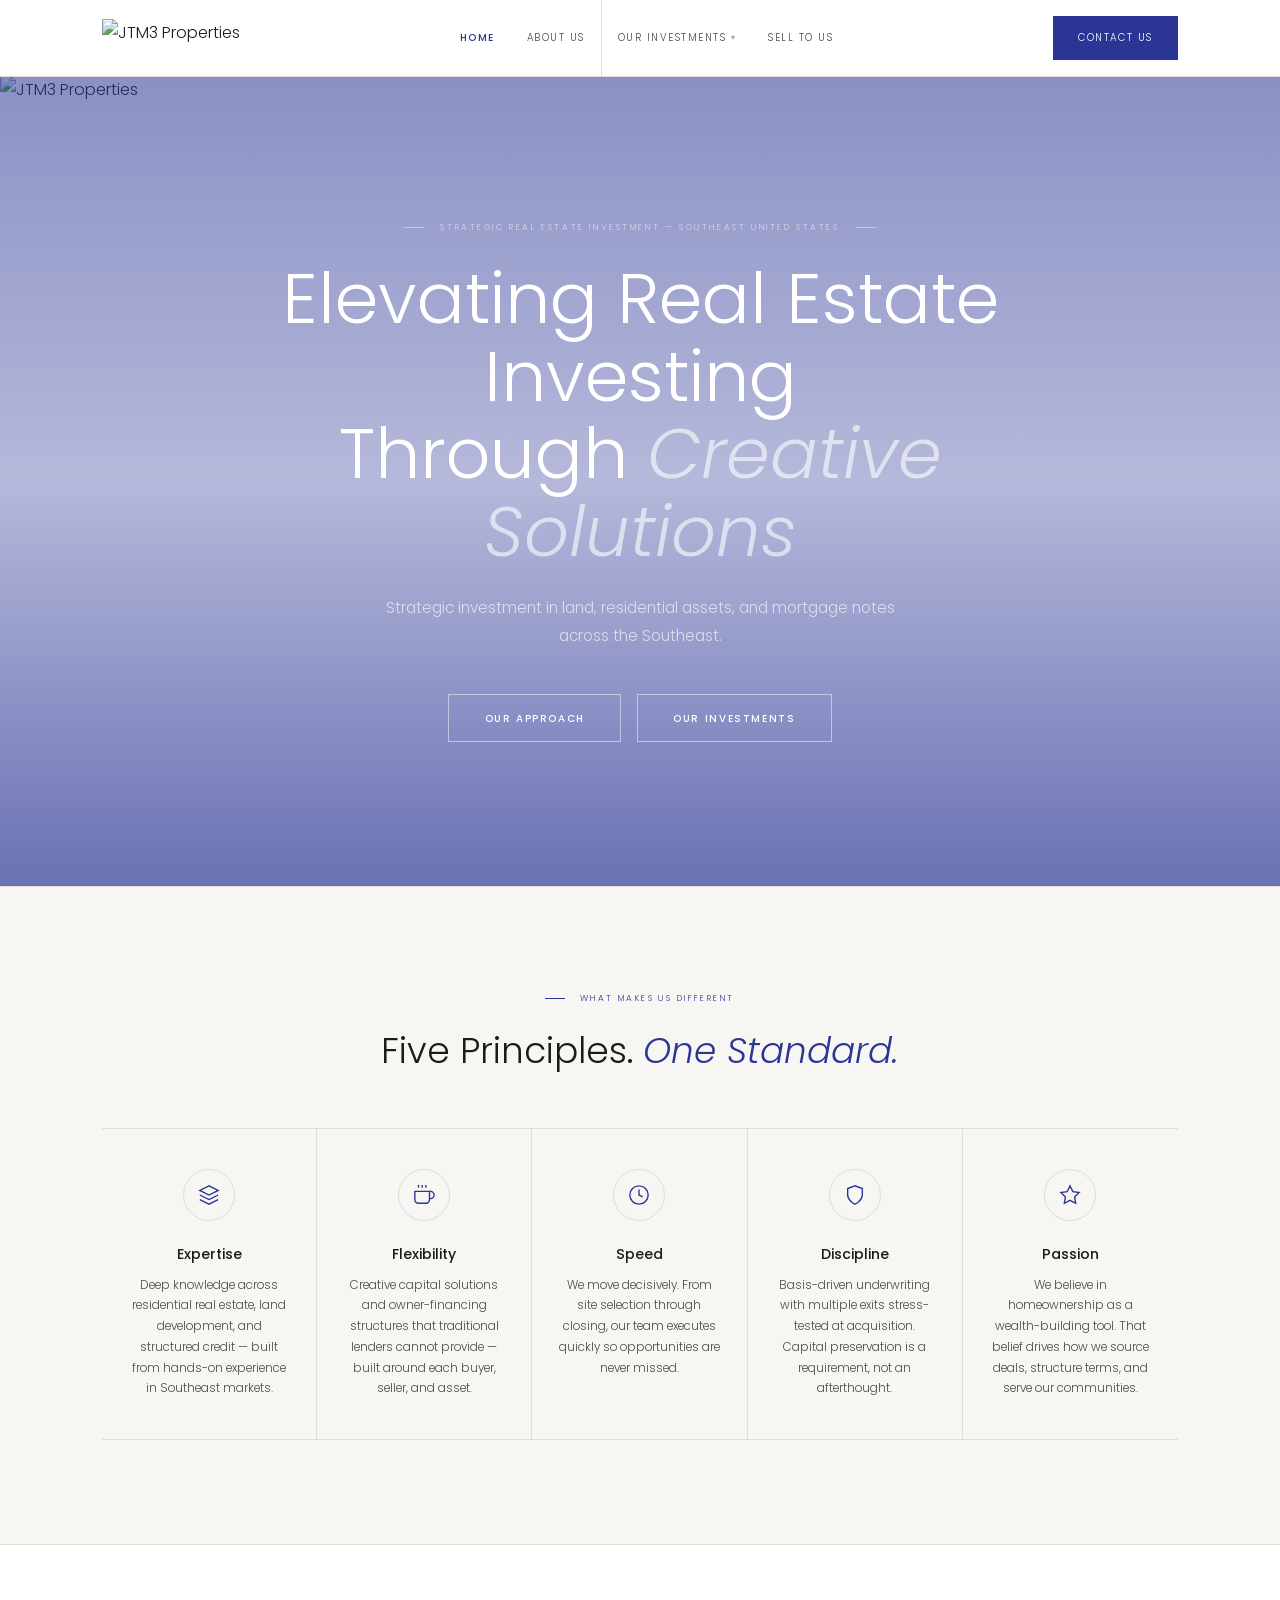
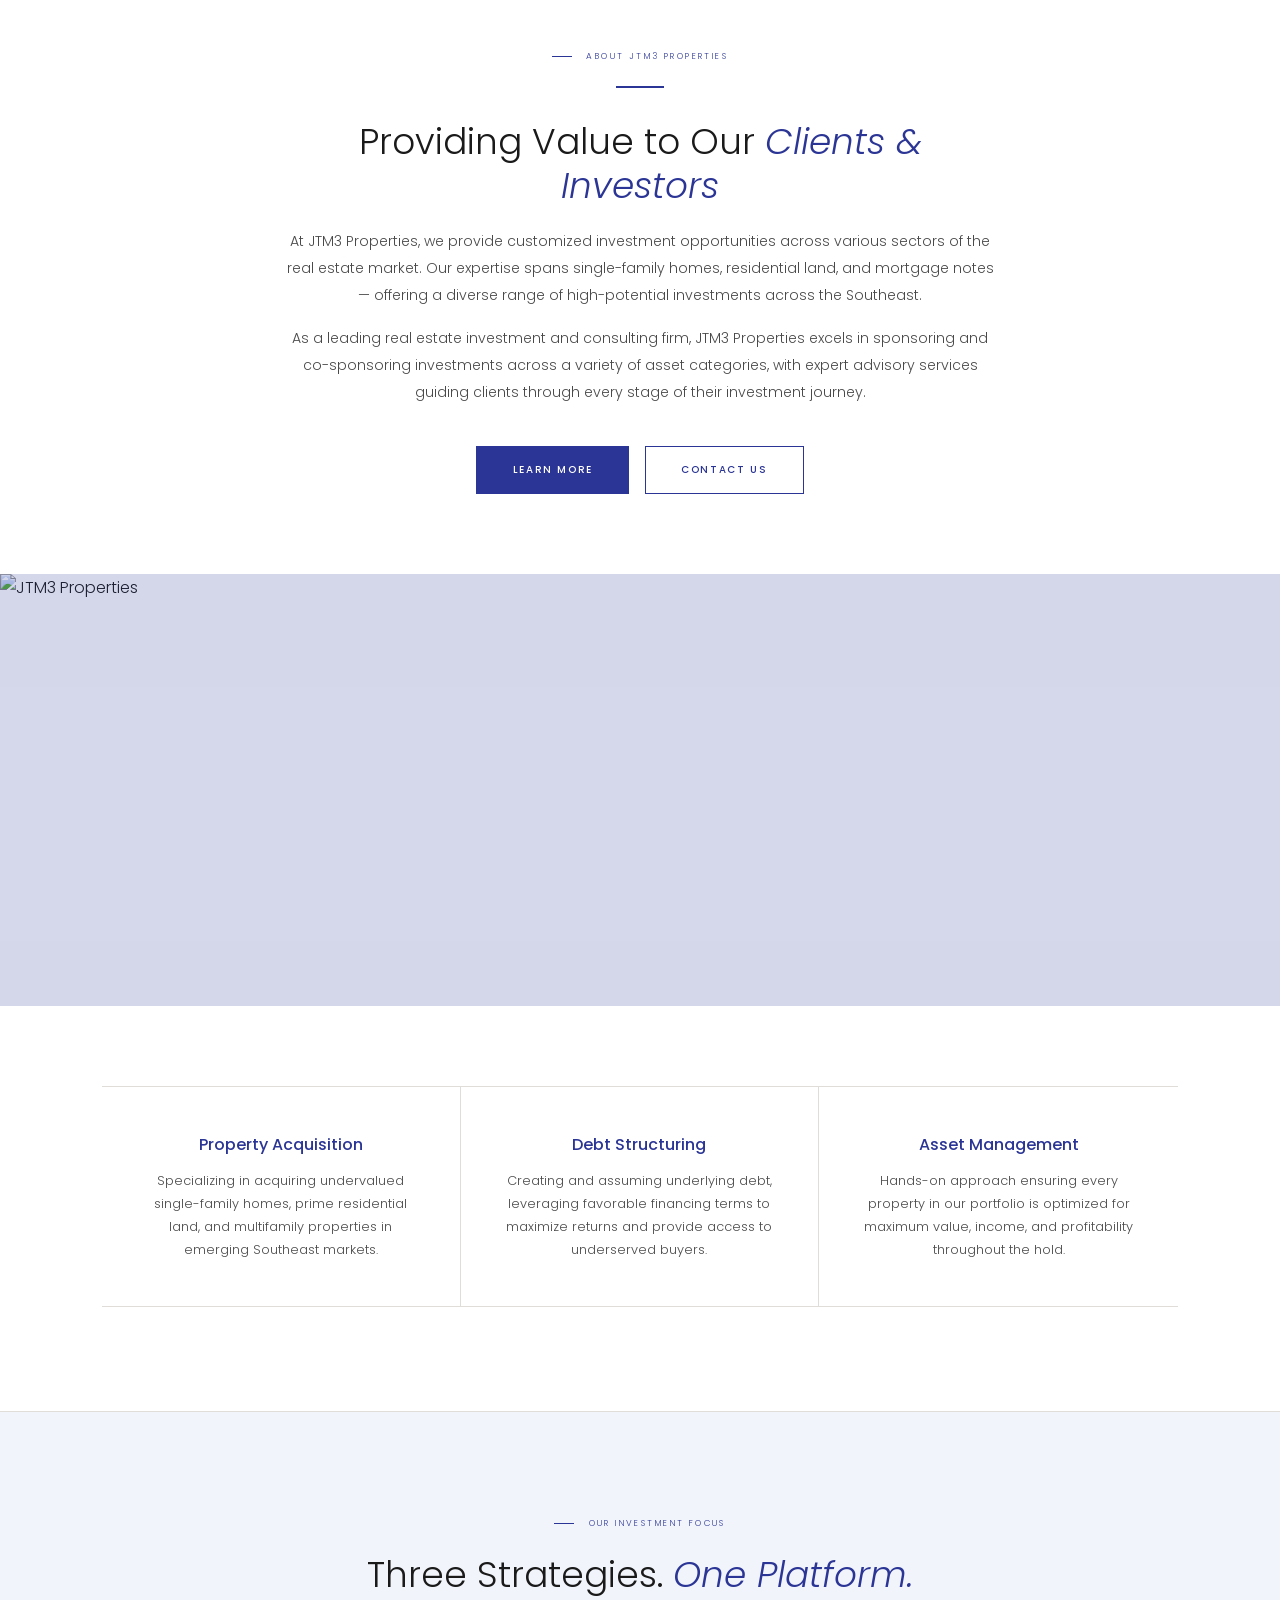
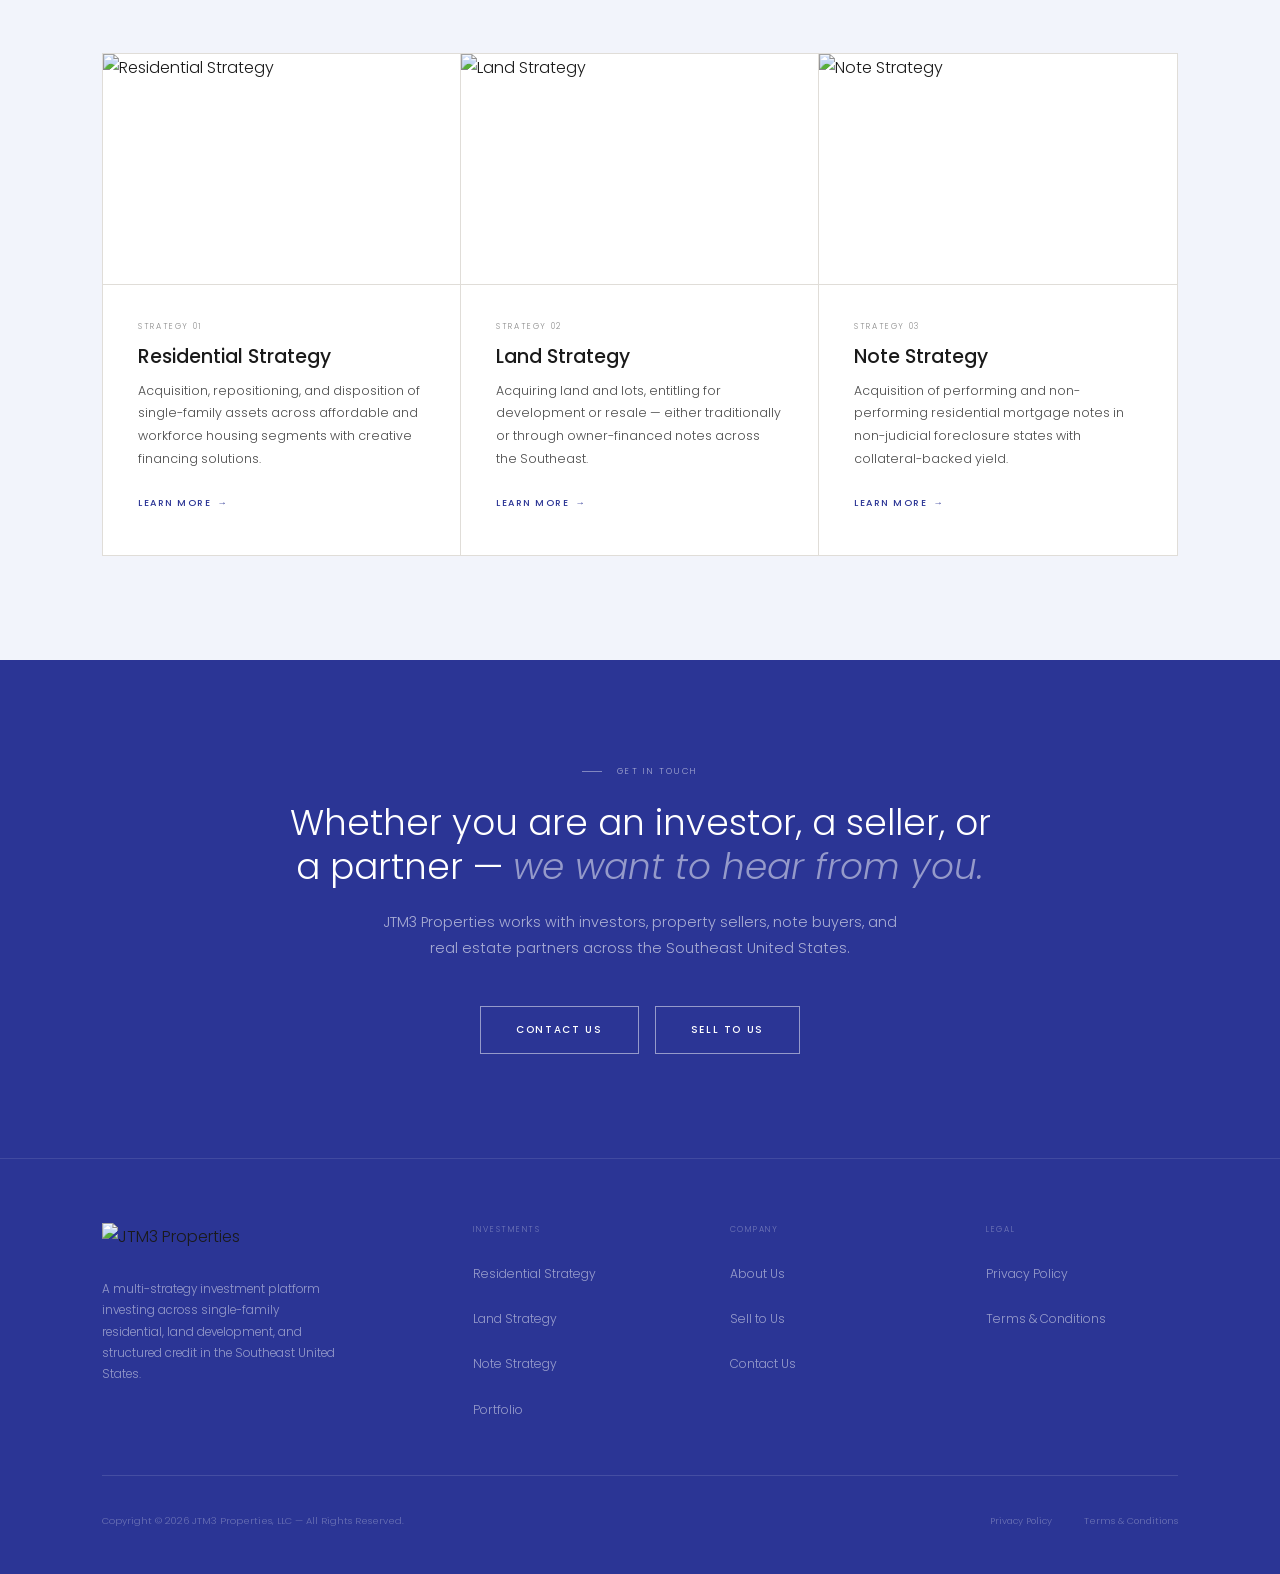
==== commit 810ed9d4: "Add browser favicon across pages and enlarge home hero Co-Authored-By: Claude Opus 4.8 (1M context) " ====
--- a/index.html
+++ b/index.html
@@ -9,6 +9,7 @@
 <title>JTM3 Properties — Real Estate Investment | Southeast United States</title>
 <link rel="preconnect" href="https://fonts.googleapis.com">
 <link href="https://fonts.googleapis.com/css2?family=Poppins:wght@300;400;500;600&display=swap" rel="stylesheet">
+<link rel="icon" type="image/png" href="assets/img/Favicon%20browser.png">
 <link rel="stylesheet" href="style.css">
 </head>
 <body>
@@ -19,7 +20,7 @@
     <ul class="nav-links">
       <li><a href="index.html" class="active">Home</a></li>
       <li><a href="about.html">About Us</a></li>
-      <li class="nav-dd"><button class="nav-dd-trigger">Our Investments</button><div class="nav-dropdown"><a href="residential.html">Residential Strategy</a><a href="land.html">Land Strategy</a><a href="note.html">Note Strategy</a></div></li>
+      <li class="nav-dd"><button class="nav-dd-trigger">Our Investments</button><div class="nav-dropdown"><a href="residential.html">Residential Strategy</a><a href="land.html">Land Strategy</a><a href="note.html">Note Strategy</a><a href="portfolio.html">Portfolio</a></div></li>
       <li><a href="sell.html">Sell to Us</a></li>
     </ul>
     <a href="contact.html" class="nav-cta">Contact Us</a>
@@ -39,7 +40,7 @@
 
 <!-- HERO -->
 <div style="padding-top:var(--nav-h)">
-  <div style="width:100%;height:min(72vh,680px);overflow:hidden;position:relative">
+  <div style="width:100%;height:min(90vh,860px);overflow:hidden;position:relative">
     <img src="https://axz5b6rrpi-staging.wpdns.site/wp-content/uploads/2024/02/pngwing-3-1.png"
          alt="JTM3 Properties"
          style="width:100%;height:100%;object-fit:cover;object-position:center 30%;display:block">
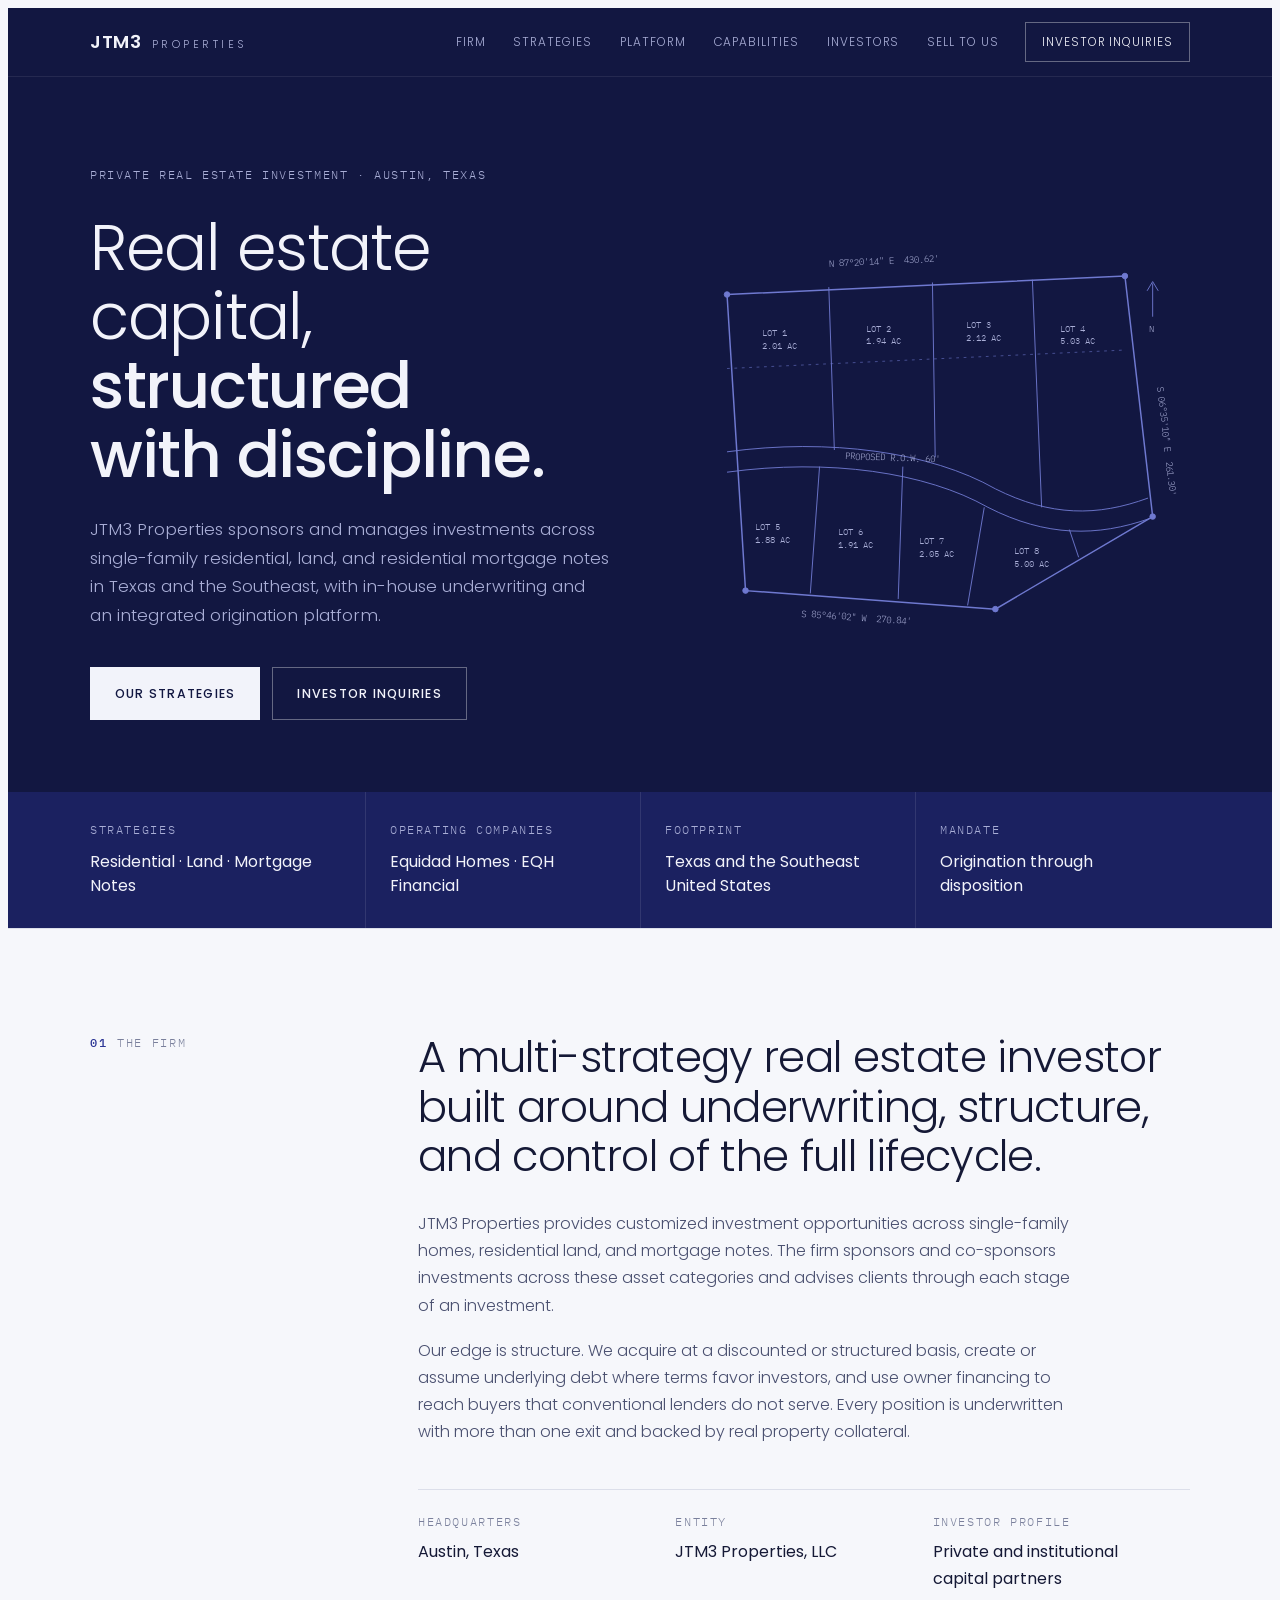
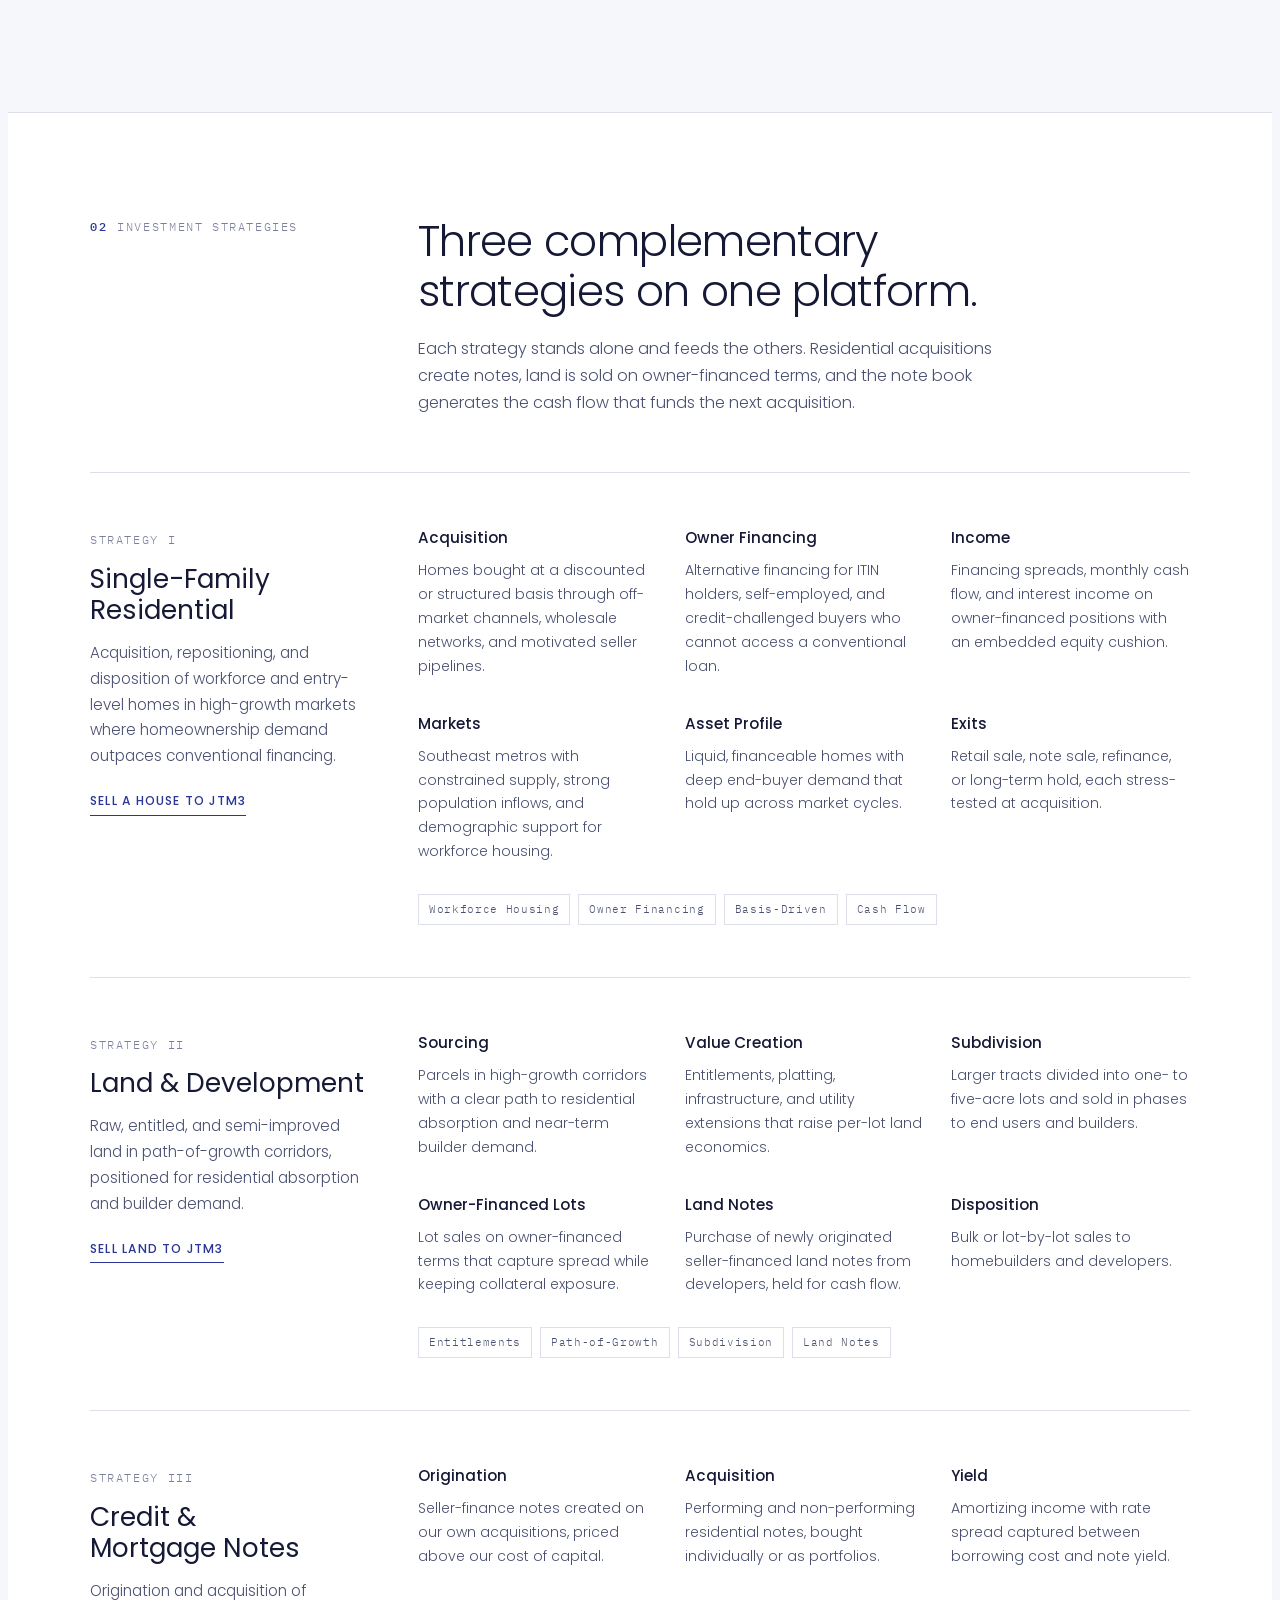
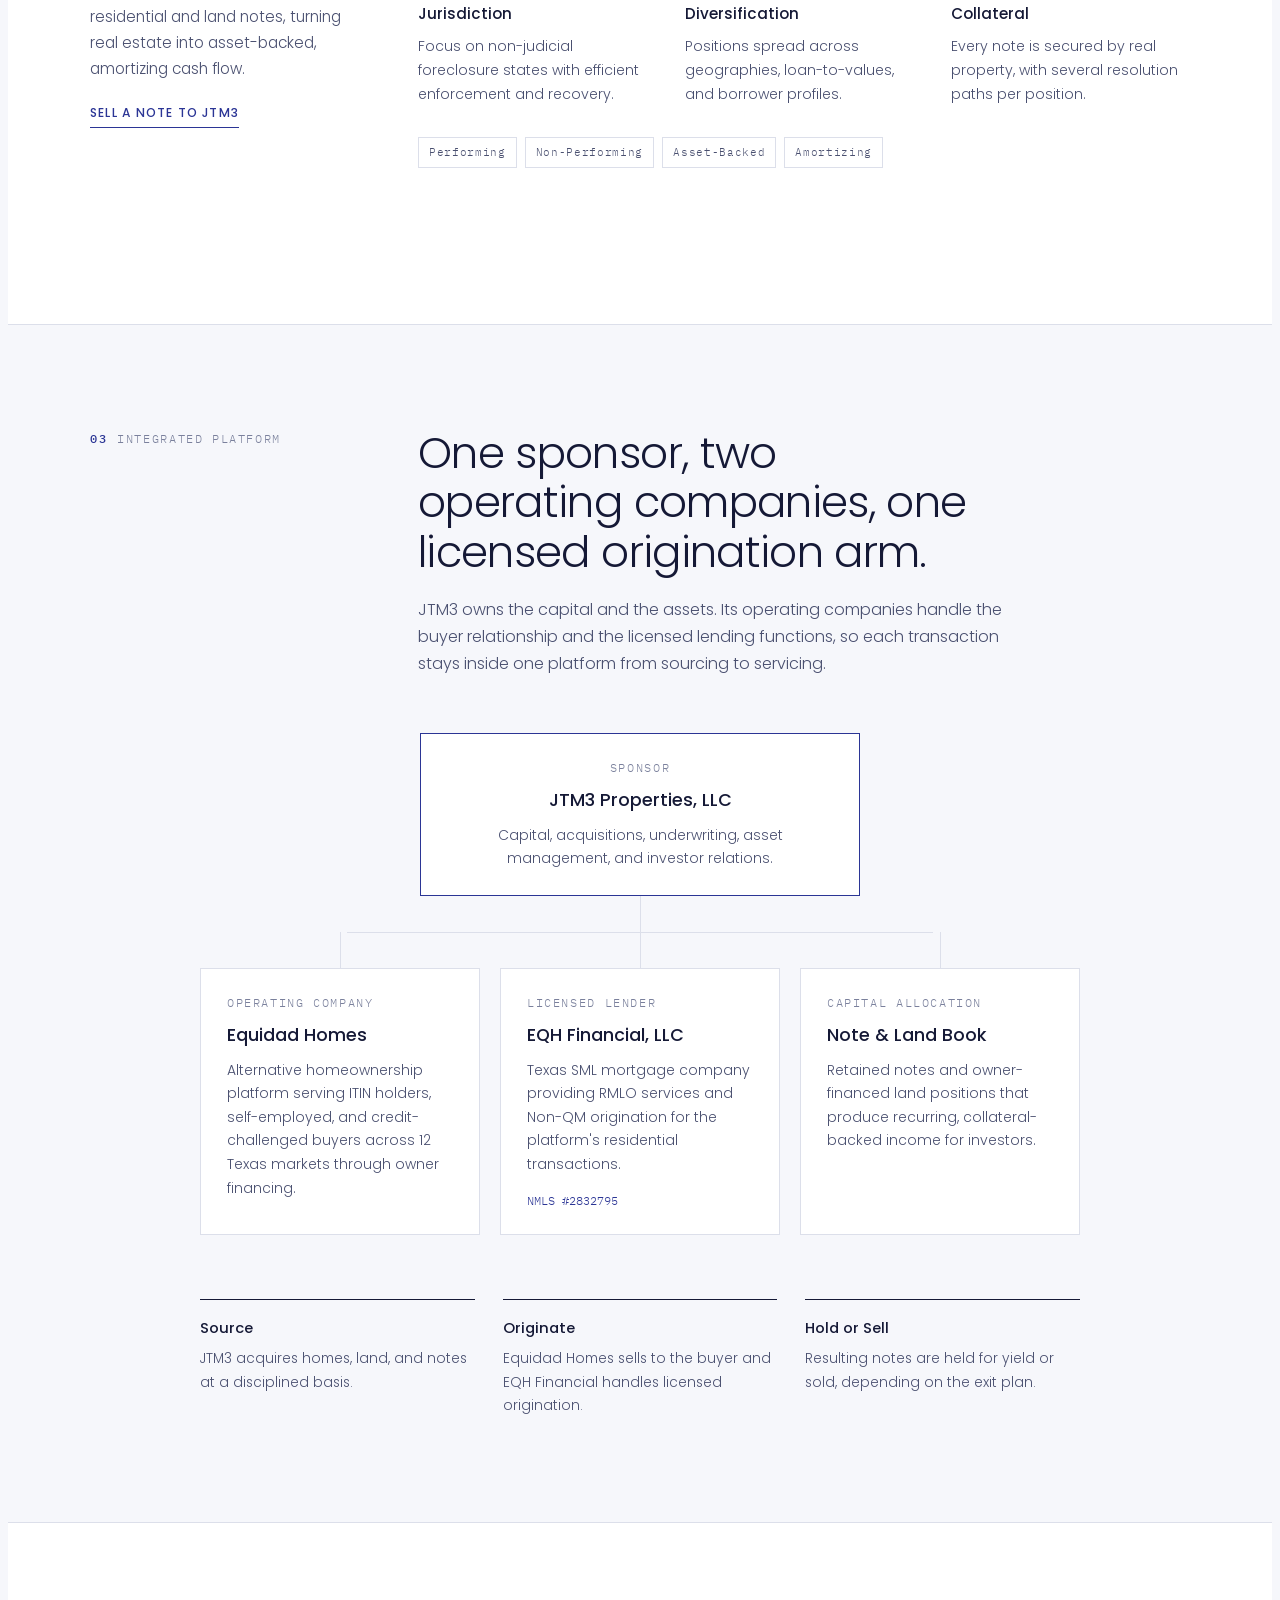
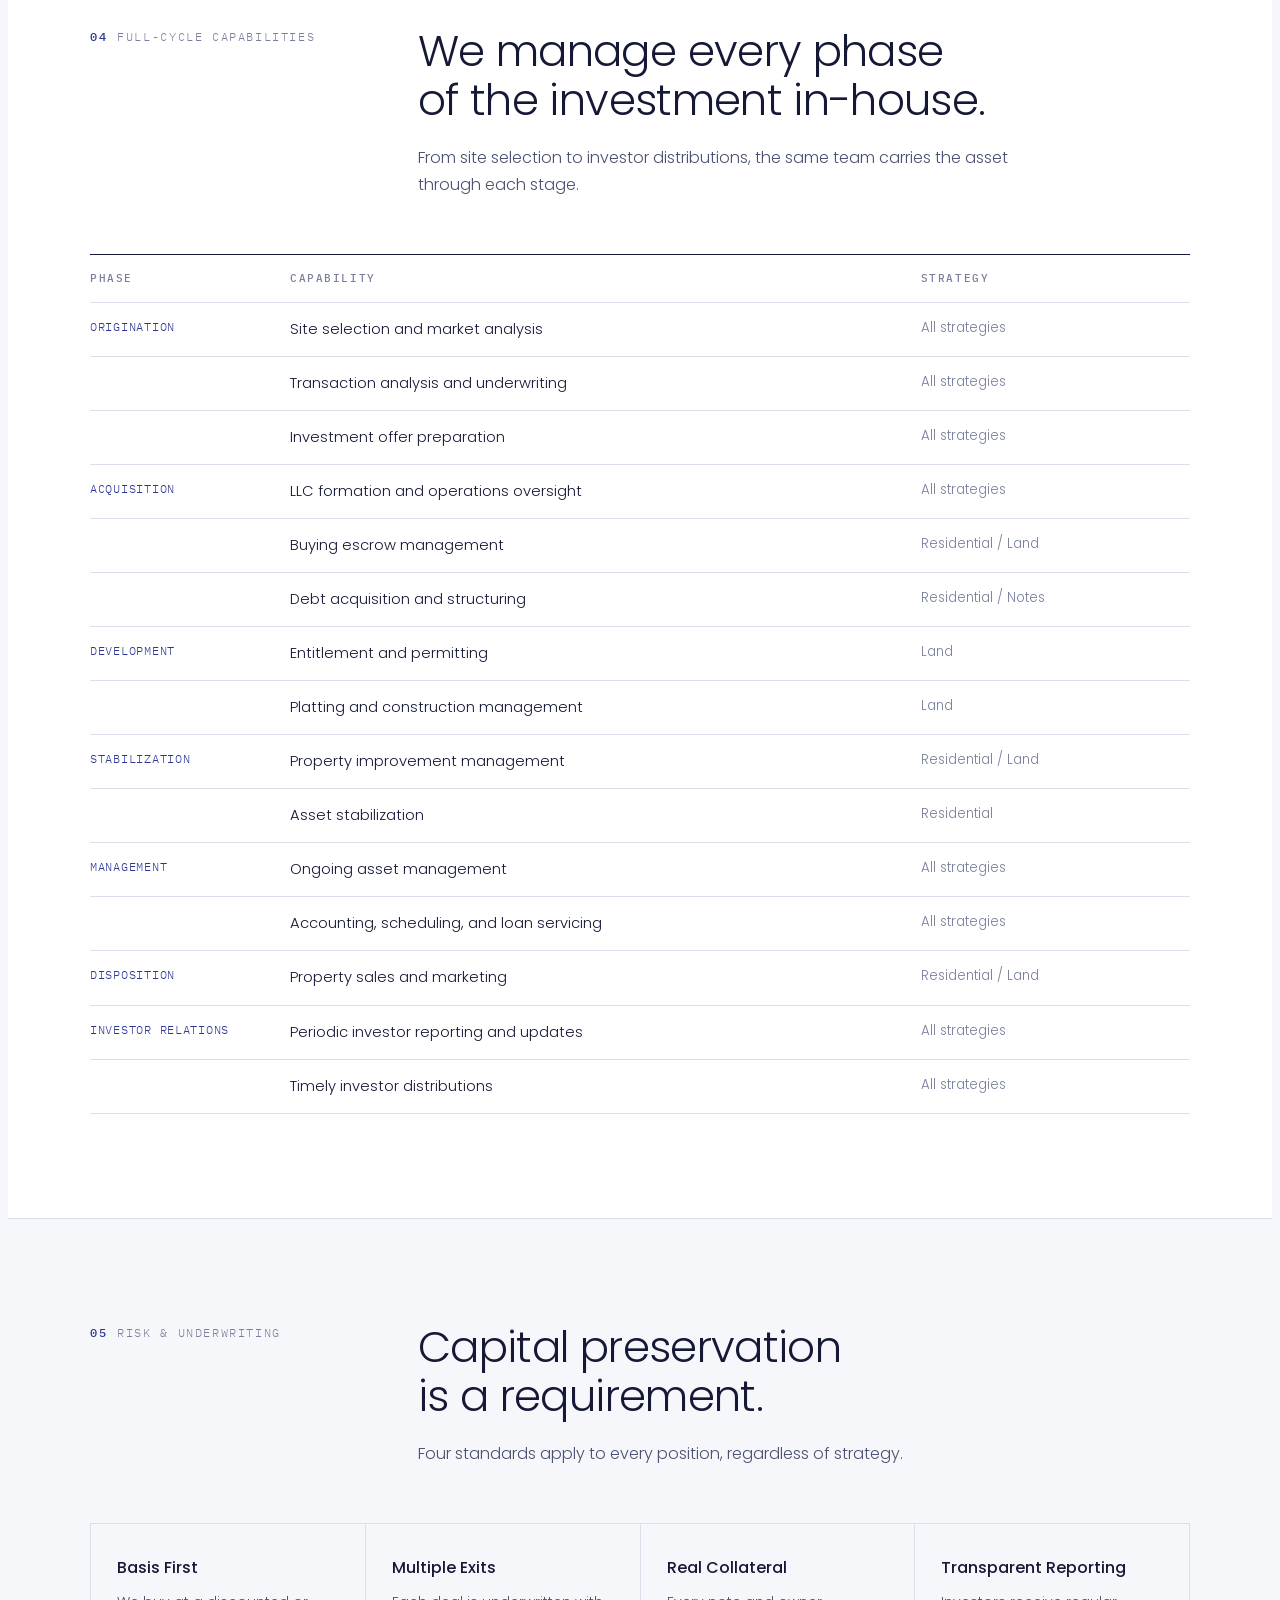
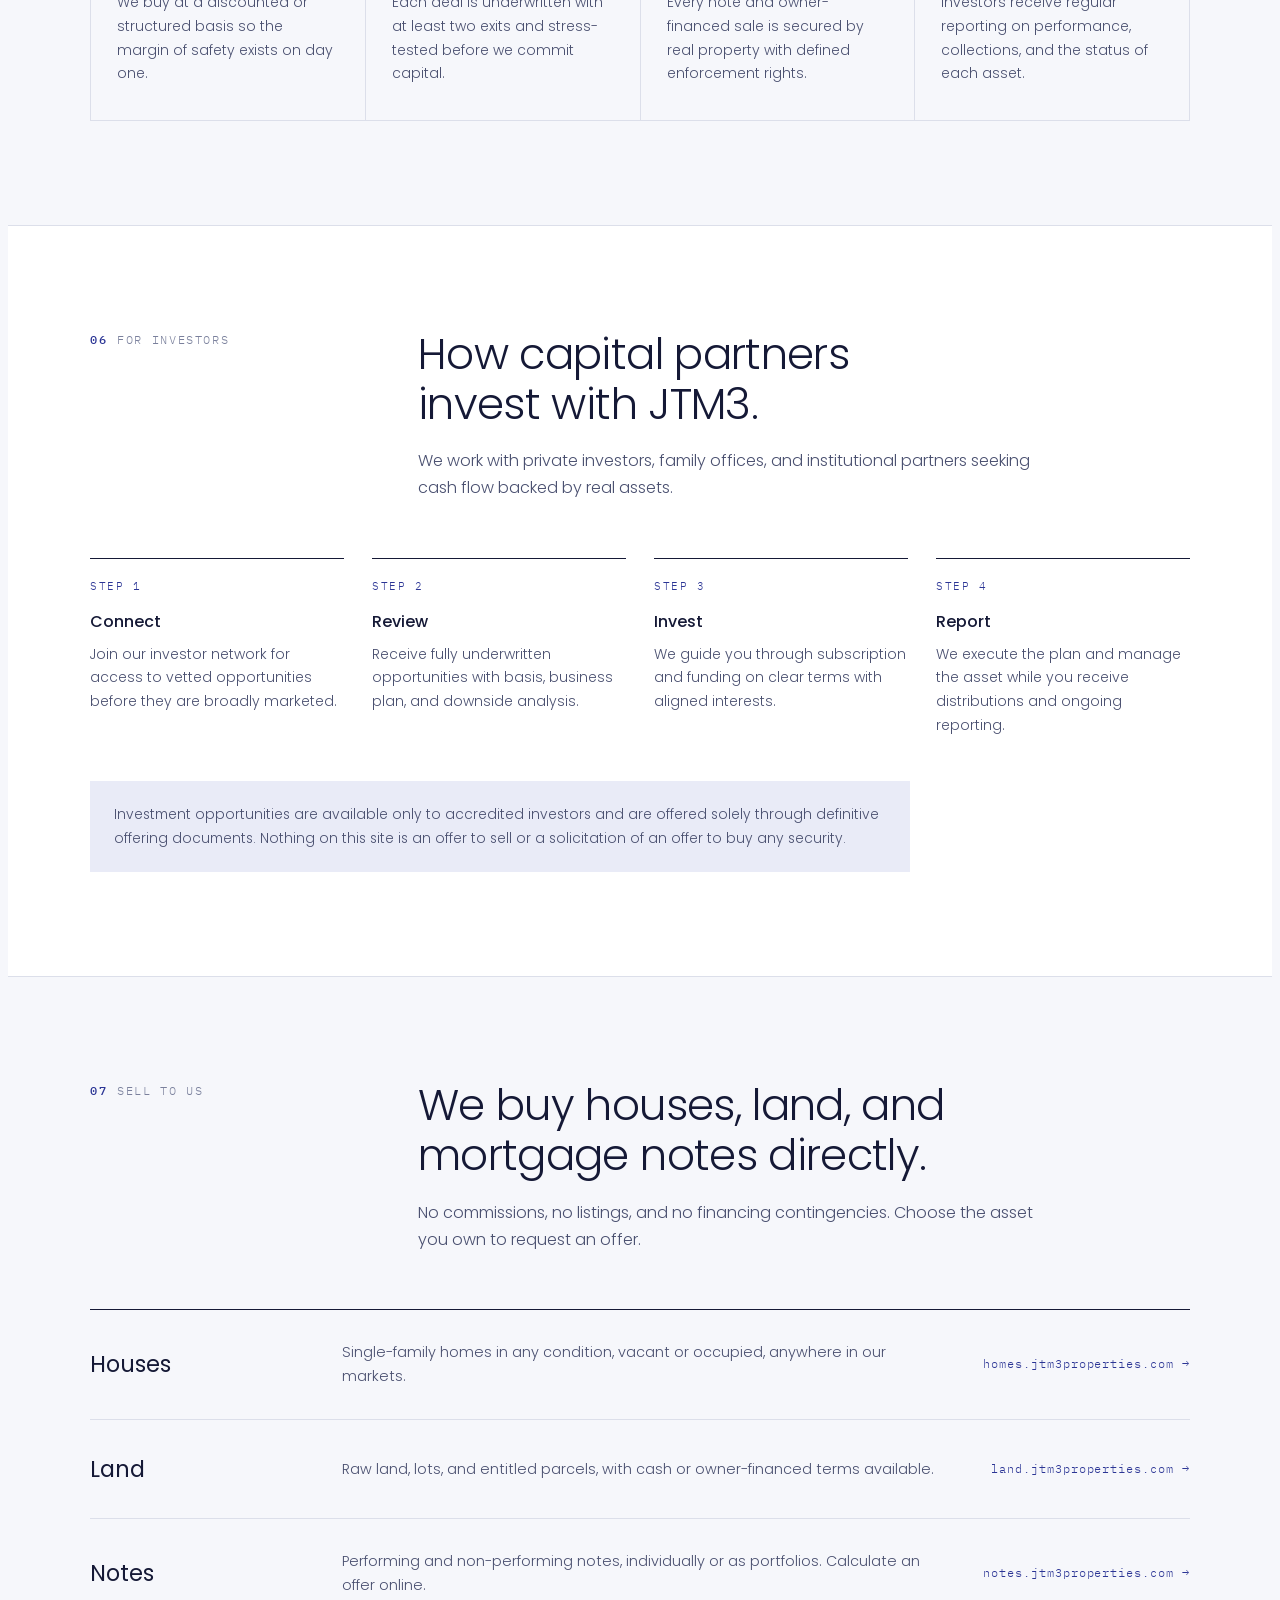
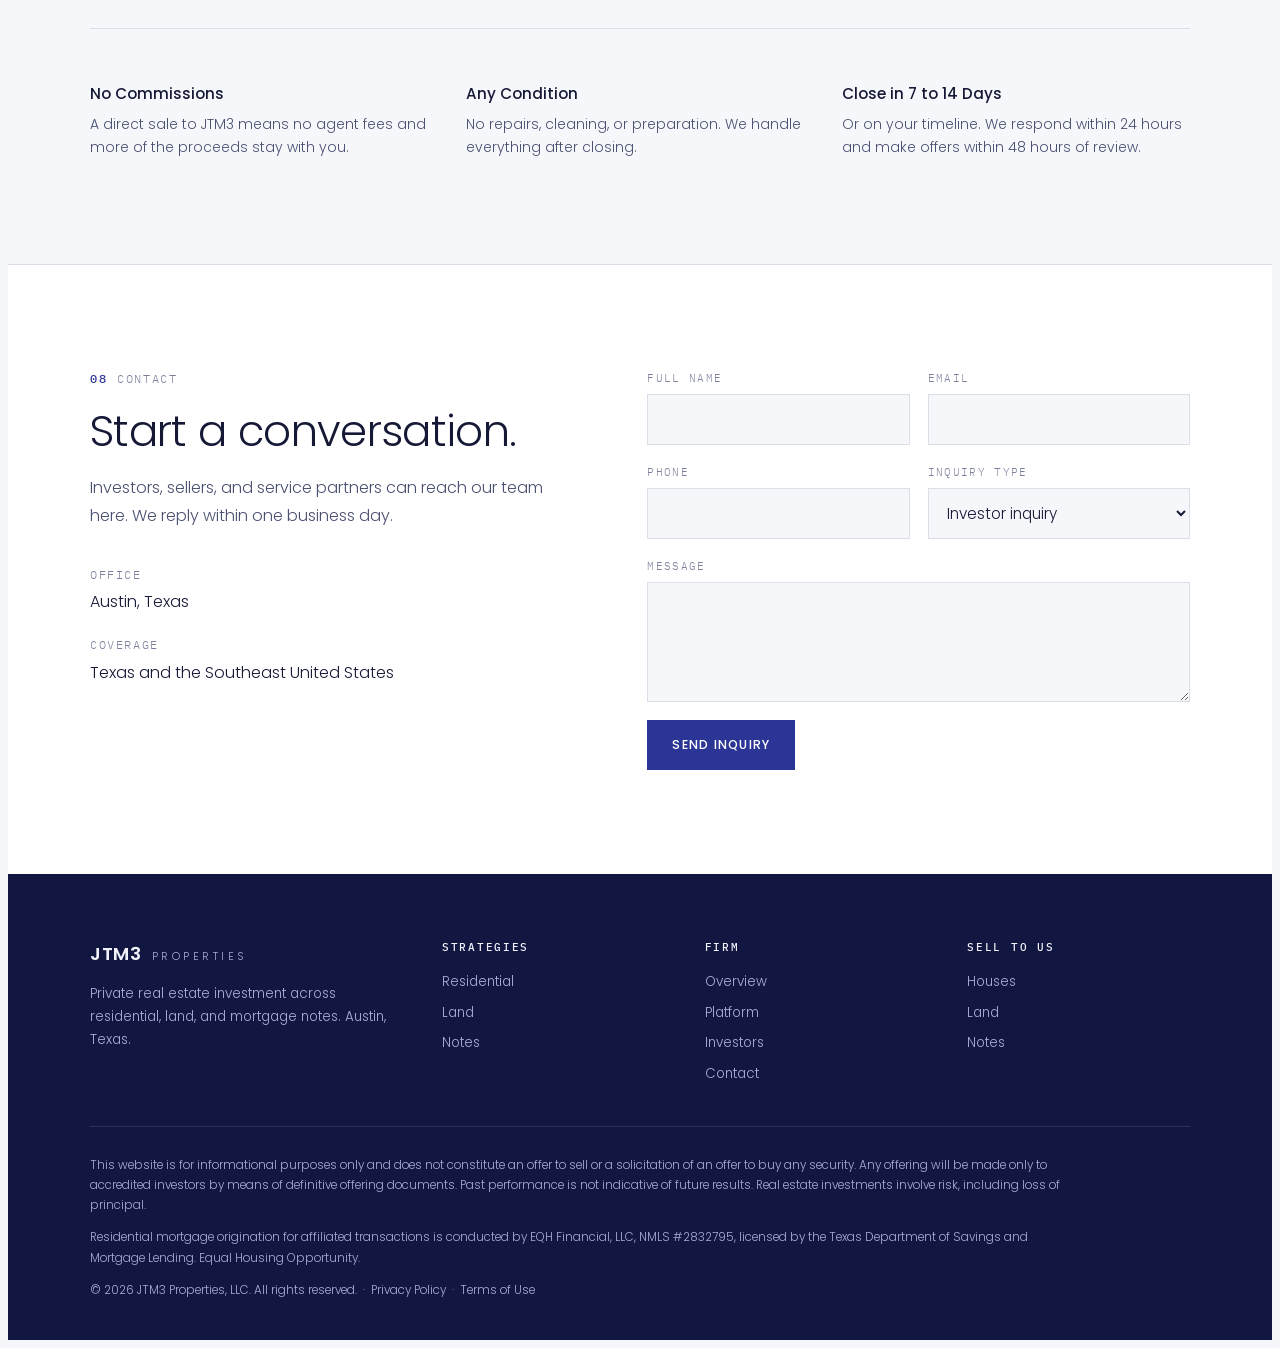
==== commit 2c704810: "Launch one-page site and redesigned homes, land and notes landing pages Co-Authored-By: Claude Opus " ====
--- a/index.html
+++ b/index.html
@@ -1,241 +1,585 @@
-<!DOCTYPE html>
+<!doctype html>
 <html lang="en">
 <head>
-<meta charset="UTF-8">
-<meta name="viewport" content="width=device-width, initial-scale=1.0">
-<meta name="theme-color" content="#2B3595">
-<meta name="description" content="JTM3 Properties is a multi-strategy investment platform investing across single-family residential, land development, and structured credit across the Southeast.">
-<meta property="og:image" content="https://axz5b6rrpi-staging.wpdns.site/wp-content/uploads/2024/02/pngwing-3-1.png">
-<title>JTM3 Properties — Real Estate Investment | Southeast United States</title>
+<meta charset="utf-8">
+<meta name="viewport" content="width=device-width, initial-scale=1, viewport-fit=cover">
+<meta name="description" content="JTM3 Properties invests in residential real estate, land and mortgage notes across Texas and the Southeast.">
+<meta name="theme-color" content="#121741">
+<title>JTM3 Properties | Real Estate Investment</title>
 <link rel="preconnect" href="https://fonts.googleapis.com">
-<link href="https://fonts.googleapis.com/css2?family=Poppins:wght@300;400;500;600&display=swap" rel="stylesheet">
-<link rel="icon" type="image/png" href="assets/img/Favicon%20browser.png">
-<link rel="stylesheet" href="style.css">
+<link rel="preconnect" href="https://fonts.gstatic.com" crossorigin>
+<link rel="stylesheet" href="https://fonts.googleapis.com/css2?family=Poppins:wght@300;400;500;600&family=IBM+Plex+Mono:wght@400;500&display=swap">
+<style>
+/* Layout: single-page offering-memo structure. Dark survey-plat hero, then numbered sections on a cool paper ground, separated by hairline rules. */
+:root{
+  --paper:#F6F7FB; --surface:#FFFFFF; --ink:#151936; --ink-2:#4A5070; --ink-3:#7A809C;
+  --rule:#DCDFEA; --brand:#2B3595; --brand-soft:#E9EBF7;
+  --band:#121741; --band-2:#1B2160; --on-band:#F2F3FA; --on-band-2:#A9AED6; --plat:#6F79D0;
+  --display:'Poppins',ui-sans-serif,system-ui,-apple-system,'Segoe UI',sans-serif;
+  --body:'Poppins',ui-sans-serif,system-ui,-apple-system,'Segoe UI',sans-serif;
+  --mono:'IBM Plex Mono',ui-monospace,'SFMono-Regular',Menlo,Consolas,monospace;
+}
+@media (prefers-color-scheme: dark){:root:not([data-theme="light"]){
+  --paper:#0D1024; --surface:#141836; --ink:#ECEEF8; --ink-2:#B3B8D6; --ink-3:#8389AD;
+  --rule:#262B52; --brand:#8F99EC; --brand-soft:#1C2150;
+  --band:#080A1C; --band-2:#12163A; --on-band:#F2F3FA; --on-band-2:#9DA3CF; --plat:#5D67C2; color-scheme:dark}}
+:root[data-theme="dark"]{
+  --paper:#0D1024; --surface:#141836; --ink:#ECEEF8; --ink-2:#B3B8D6; --ink-3:#8389AD;
+  --rule:#262B52; --brand:#8F99EC; --brand-soft:#1C2150;
+  --band:#080A1C; --band-2:#12163A; --on-band:#F2F3FA; --on-band-2:#9DA3CF; --plat:#5D67C2; color-scheme:dark}
+
+*,*::before,*::after{box-sizing:border-box}
+html{scroll-behavior:smooth}
+@media (prefers-reduced-motion:reduce){html{scroll-behavior:auto}*{transition:none!important}}
+body{background:var(--paper);color:var(--ink);font-family:var(--body);font-weight:300;font-size:16px;line-height:1.7;-webkit-font-smoothing:antialiased;overflow-x:hidden}
+a{color:inherit;text-decoration:none}
+h1,h2,h3{font-family:var(--display);text-wrap:balance;margin:0}
+p{margin:0}
+:focus-visible{outline:2px solid var(--brand);outline-offset:3px}
+.wrap{max-width:1180px;margin:0 auto;padding-inline:clamp(16px,4vw,40px)}
+.label{font-family:var(--mono);font-size:.72rem;letter-spacing:.14em;text-transform:uppercase;color:var(--ink-3)}
+
+/* header */
+.hdr{position:sticky;top:env(safe-area-inset-top,0px);z-index:50;background:var(--band);color:var(--on-band);border-bottom:1px solid rgba(255,255,255,.08)}
+.hdr .wrap{display:flex;align-items:center;justify-content:space-between;gap:24px;height:68px}
+.mark{display:flex;align-items:baseline;gap:10px;white-space:nowrap}
+.mark b{font-weight:600;font-size:1.15rem;letter-spacing:.04em}
+.mark span{font-size:.68rem;letter-spacing:.32em;text-transform:uppercase;color:var(--on-band-2)}
+.nav{display:flex;gap:4px;align-items:center}
+.nav a{font-size:.74rem;letter-spacing:.08em;text-transform:uppercase;color:var(--on-band-2);padding:8px 12px;transition:color .2s}
+.nav a:hover,.nav a.on{color:var(--on-band)}
+.nav a.cta{border:1px solid rgba(255,255,255,.35);color:var(--on-band);margin-left:10px;padding:9px 16px}
+.nav a.cta:hover{background:var(--on-band);color:var(--band)}
+.menu{display:none;background:none;border:1px solid rgba(255,255,255,.3);color:var(--on-band);font:500 .72rem var(--mono);letter-spacing:.12em;padding:8px 12px;cursor:pointer}
+
+/* hero */
+.hero{background:var(--band);color:var(--on-band);overflow:hidden}
+.hero .wrap{display:grid;grid-template-columns:minmax(0,1.05fr) minmax(0,.95fr);gap:48px;align-items:center;padding-block:88px 72px}
+.hero .label{color:var(--on-band-2);margin-bottom:28px;display:block}
+.hero h1{font-weight:300;font-size:clamp(2.3rem,5vw,4.1rem);line-height:1.08;letter-spacing:-.02em}
+.hero h1 em{font-style:normal;font-weight:500}
+.hero p{color:var(--on-band-2);max-width:52ch;margin-top:26px;font-size:1.05rem}
+.btns{display:flex;flex-wrap:wrap;gap:12px;margin-top:38px}
+.btn{display:inline-flex;align-items:center;gap:10px;font-size:.78rem;font-weight:500;letter-spacing:.1em;text-transform:uppercase;padding:15px 24px;border:1px solid transparent;transition:background .2s,color .2s,border-color .2s}
+.btn-light{background:var(--on-band);color:var(--band)}
+.btn-light:hover{background:var(--on-band-2)}
+.btn-ghost{border-color:rgba(255,255,255,.35);color:var(--on-band)}
+.btn-ghost:hover{border-color:var(--on-band)}
+.btn-brand{background:var(--brand);color:var(--surface)}
+.btn-brand:hover{opacity:.88}
+.plat{width:100%;max-width:560px;justify-self:end;color:var(--plat)}
+.plat text{font-family:var(--mono);fill:var(--on-band-2)}
+
+/* at a glance */
+.glance{background:var(--band-2);color:var(--on-band)}
+.glance .wrap{display:grid;grid-template-columns:repeat(4,minmax(0,1fr))}
+.glance div.c{padding:28px 24px 30px;border-left:1px solid rgba(255,255,255,.1)}
+.glance div.c:first-child{border-left:0;padding-left:0}
+.glance .label{color:var(--on-band-2);display:block;margin-bottom:10px}
+.glance strong{font-weight:400;font-size:1rem;line-height:1.5;display:block}
+
+/* sections */
+section.s{padding-block:104px;border-top:1px solid var(--rule)}
+section.s.alt{background:var(--surface)}
+.shead{display:grid;grid-template-columns:minmax(0,280px) minmax(0,1fr);gap:48px;margin-bottom:56px}
+.shead .label b{color:var(--brand);font-weight:500;margin-right:10px}
+.shead h2{font-weight:300;font-size:clamp(1.8rem,3.4vw,2.7rem);line-height:1.15;letter-spacing:-.015em}
+.shead p{color:var(--ink-2);max-width:62ch;margin-top:18px}
+
+/* firm */
+.firm{display:grid;grid-template-columns:minmax(0,280px) minmax(0,1fr);gap:48px}
+.firm .copy{display:grid;gap:18px;color:var(--ink-2);max-width:66ch}
+.facts{display:grid;grid-template-columns:repeat(3,minmax(0,1fr));gap:0;margin-top:44px;border-top:1px solid var(--rule)}
+.facts div{padding:22px 20px 0 0}
+.facts dt{margin-bottom:6px}
+.facts dd{margin:0;color:var(--ink);font-weight:400}
+
+/* strategies */
+.strat{display:grid;grid-template-columns:minmax(0,280px) minmax(0,1fr);gap:48px;padding-block:52px;border-top:1px solid var(--rule)}
+.strat:first-of-type{border-top:0;padding-top:0}
+.strat h3{font-weight:400;font-size:1.65rem;line-height:1.2;margin-top:10px}
+.strat .lead{color:var(--ink-2);margin-top:14px;font-size:.95rem}
+.strat .go{display:inline-block;margin-top:22px;font-size:.76rem;font-weight:500;letter-spacing:.1em;text-transform:uppercase;color:var(--brand);border-bottom:1px solid currentColor;padding-bottom:3px}
+.grid3{display:grid;grid-template-columns:repeat(3,minmax(0,1fr));gap:32px 28px}
+.item h4{margin:0 0 8px;font-size:.95rem;font-weight:500;color:var(--ink)}
+.item p{font-size:.88rem;color:var(--ink-2);line-height:1.7}
+.tags{display:flex;flex-wrap:wrap;gap:8px;margin-top:30px}
+.tags span{font-family:var(--mono);font-size:.7rem;letter-spacing:.06em;color:var(--ink-2);border:1px solid var(--rule);padding:5px 10px}
+
+/* platform */
+.org{display:grid;gap:0;max-width:880px;margin-inline:auto}
+.node{background:var(--surface);border:1px solid var(--rule);padding:24px 26px}
+.alt .node{background:var(--paper)}
+.node.top{max-width:440px;margin-inline:auto;text-align:center;border-color:var(--brand)}
+.node h3{font-size:1.1rem;font-weight:500}
+.node p{font-size:.87rem;color:var(--ink-2);margin-top:8px}
+.node .label{display:block;margin-bottom:8px}
+.node .lic{font-family:var(--mono);font-size:.72rem;color:var(--brand);margin-top:14px;display:block}
+.stem{height:36px;width:1px;background:var(--rule);margin-inline:auto}
+.kids{display:grid;grid-template-columns:repeat(3,minmax(0,1fr));gap:20px;position:relative;padding-top:36px}
+.kids::before{content:"";position:absolute;top:0;left:16.66%;right:16.66%;height:1px;background:var(--rule)}
+.kids .node{position:relative}
+.kids .node::before{content:"";position:absolute;top:-37px;left:50%;width:1px;height:36px;background:var(--rule)}
+.flow{display:grid;grid-template-columns:repeat(3,minmax(0,1fr));gap:28px;margin-top:64px;max-width:880px;margin-inline:auto}
+.flow div{border-top:1px solid var(--ink);padding-top:16px}
+.flow h4{margin:0 0 6px;font-size:.92rem;font-weight:500}
+.flow p{font-size:.86rem;color:var(--ink-2)}
+
+/* lifecycle table */
+.tbl{overflow-x:auto;border-top:1px solid var(--ink)}
+table{width:100%;border-collapse:collapse;min-width:620px;font-size:.92rem}
+th{font-family:var(--mono);font-weight:500;font-size:.7rem;letter-spacing:.14em;text-transform:uppercase;color:var(--ink-3);text-align:left;padding:14px 16px 14px 0;border-bottom:1px solid var(--rule)}
+td{padding:14px 16px 14px 0;border-bottom:1px solid var(--rule);vertical-align:top;color:var(--ink)}
+td.ph{font-family:var(--mono);font-size:.76rem;letter-spacing:.06em;text-transform:uppercase;color:var(--brand);width:200px}
+td.st{color:var(--ink-3);font-size:.84rem;white-space:nowrap}
+tr.grp td{border-top:1px solid var(--rule)}
+
+/* principles */
+.prin{display:grid;grid-template-columns:repeat(4,minmax(0,1fr));border-top:1px solid var(--rule);border-left:1px solid var(--rule)}
+.prin div{padding:30px 26px 34px;border-right:1px solid var(--rule);border-bottom:1px solid var(--rule)}
+.prin h4{margin:0 0 10px;font-size:1rem;font-weight:500}
+.prin p{font-size:.87rem;color:var(--ink-2)}
+
+/* investor process */
+.steps{display:grid;grid-template-columns:repeat(4,minmax(0,1fr));gap:28px;counter-reset:st}
+.steps li{list-style:none;border-top:1px solid var(--ink);padding-top:18px}
+.steps li::before{counter-increment:st;content:"Step " counter(st);font-family:var(--mono);font-size:.7rem;letter-spacing:.14em;text-transform:uppercase;color:var(--brand);display:block;margin-bottom:12px}
+.steps h4{margin:0 0 8px;font-size:1rem;font-weight:500}
+.steps p{font-size:.87rem;color:var(--ink-2)}
+ol.steps{padding:0;margin:0}
+.note{margin-top:44px;padding:22px 24px;background:var(--brand-soft);font-size:.86rem;color:var(--ink-2);max-width:820px}
+
+/* sell */
+.assets{display:grid;border-top:1px solid var(--ink)}
+.asset{display:grid;grid-template-columns:minmax(0,220px) minmax(0,1fr) auto;gap:32px;align-items:center;padding:30px 0;border-bottom:1px solid var(--rule);transition:padding .25s,background .25s}
+.asset:hover{background:var(--brand-soft);padding-inline:20px}
+.asset h3{font-size:1.4rem;font-weight:400}
+.asset p{font-size:.9rem;color:var(--ink-2)}
+.asset .arr{font-family:var(--mono);font-size:.75rem;letter-spacing:.08em;color:var(--brand);white-space:nowrap}
+.why{display:grid;grid-template-columns:repeat(3,minmax(0,1fr));gap:28px;margin-top:52px}
+.why h4{margin:0 0 6px;font-size:.95rem;font-weight:500}
+.why p{font-size:.87rem;color:var(--ink-2)}
+
+/* contact */
+.contact{display:grid;grid-template-columns:minmax(0,1fr) minmax(0,1.1fr);gap:64px}
+.contact .side p{color:var(--ink-2);margin-top:18px;max-width:46ch}
+.contact .side dl{margin-top:36px;display:grid;gap:20px}
+.contact dd{margin:4px 0 0;color:var(--ink)}
+form{display:grid;grid-template-columns:1fr 1fr;gap:18px}
+form .full{grid-column:1/-1}
+label{display:grid;gap:6px;font-family:var(--mono);font-size:.7rem;letter-spacing:.12em;text-transform:uppercase;color:var(--ink-3)}
+input,select,textarea{font:300 .95rem var(--body);color:var(--ink);background:var(--paper);border:1px solid var(--rule);padding:13px 14px;border-radius:0;width:100%;text-transform:none;letter-spacing:0}
+textarea{min-height:120px;resize:vertical}
+input:focus,select:focus,textarea:focus{outline:none;border-color:var(--brand)}
+form button{justify-self:start;cursor:pointer;border:0;font-family:var(--body)}
+.sent{grid-column:1/-1;font-size:.88rem;color:var(--ink-2);border-left:2px solid var(--brand);padding-left:14px}
+
+/* footer */
+footer{background:var(--band);color:var(--on-band-2);padding-block:64px 40px;font-size:.84rem}
+.ft{display:grid;grid-template-columns:minmax(0,1.4fr) repeat(3,minmax(0,1fr));gap:40px;padding-bottom:40px;border-bottom:1px solid rgba(255,255,255,.1)}
+.ft .mark{color:var(--on-band);margin-bottom:14px}
+.ft h5{margin:0 0 14px;font-family:var(--mono);font-weight:500;font-size:.68rem;letter-spacing:.16em;text-transform:uppercase;color:var(--on-band)}
+.ft ul{list-style:none;padding:0;margin:0;display:grid;gap:8px}
+.ft a:hover{color:var(--on-band)}
+.disc{padding-top:28px;display:grid;gap:12px;font-size:.74rem;line-height:1.7;max-width:980px}
+
+@media (max-width:980px){
+  .nav{display:none}
+  .menu{display:block}
+  .hdr.open .nav{display:flex;flex-direction:column;align-items:stretch;position:absolute;top:68px;left:0;right:0;background:var(--band);padding:12px clamp(16px,4vw,40px) 20px;border-bottom:1px solid rgba(255,255,255,.1)}
+  .hdr.open .nav a.cta{margin:8px 0 0;text-align:center}
+  .hero .wrap{grid-template-columns:1fr;padding-block:64px 48px}
+  .plat{justify-self:start;max-width:440px}
+  .glance .wrap{grid-template-columns:1fr 1fr}
+  .glance div.c:nth-child(3){border-left:0;padding-left:0}
+  .glance div.c{border-top:1px solid rgba(255,255,255,.1)}
+  .glance div.c:nth-child(-n+2){border-top:0}
+  .shead,.firm,.strat,.contact{grid-template-columns:1fr;gap:24px}
+  .grid3,.why{grid-template-columns:1fr 1fr}
+  .prin,.steps{grid-template-columns:1fr 1fr}
+  .kids,.flow{grid-template-columns:1fr}
+  .kids::before,.kids .node::before{display:none}
+  .kids{padding-top:20px}
+  .ft{grid-template-columns:1fr 1fr}
+}
+@media (max-width:600px){
+  section.s{padding-block:72px}
+  .glance .wrap,.grid3,.why,.prin,.steps,.facts,form{grid-template-columns:1fr}
+  .glance div.c{border-left:0!important;padding-left:0}
+  .glance div.c:nth-child(2){border-top:1px solid rgba(255,255,255,.1)}
+  .asset{grid-template-columns:1fr;gap:8px}
+  .ft{grid-template-columns:1fr}
+  .mark span{display:none}
+}
+</style>
 </head>
 <body>
 
-<nav id="nav">
-  <div class="nav-inner">
-    <a href="index.html" class="nav-logo"><img src="https://axz5b6rrpi-staging.wpdns.site/wp-content/uploads/2024/02/Logo-JTM3.png" alt="JTM3 Properties"></a>
-    <ul class="nav-links">
-      <li><a href="index.html" class="active">Home</a></li>
-      <li><a href="about.html">About Us</a></li>
-      <li class="nav-dd"><button class="nav-dd-trigger">Our Investments</button><div class="nav-dropdown"><a href="residential.html">Residential Strategy</a><a href="land.html">Land Strategy</a><a href="note.html">Note Strategy</a><a href="portfolio.html">Portfolio</a></div></li>
-      <li><a href="sell.html">Sell to Us</a></li>
-    </ul>
-    <a href="contact.html" class="nav-cta">Contact Us</a>
-    <button class="hamburger" id="hbg" aria-label="Toggle menu" aria-expanded="false"><span></span><span></span><span></span></button>
-  </div>
-  <div class="nav-drawer" id="drawer">
-    <a href="index.html" class="drawer-link">Home</a>
-    <a href="about.html" class="drawer-link">About Us</a>
-    <a href="residential.html" class="drawer-link">Residential Strategy</a>
-    <a href="land.html" class="drawer-link">Land Strategy</a>
-    <a href="note.html" class="drawer-link">Note Strategy</a>
-    <a href="portfolio.html" class="drawer-link">Portfolio</a>
-    <a href="sell.html" class="drawer-link">Sell to Us</a>
-    <a href="contact.html" class="drawer-link drawer-cta">Contact Us</a>
-  </div>
-</nav>
-
-<!-- HERO -->
-<div style="padding-top:var(--nav-h)">
-  <div style="width:100%;height:min(90vh,860px);overflow:hidden;position:relative">
-    <img src="https://axz5b6rrpi-staging.wpdns.site/wp-content/uploads/2024/02/pngwing-3-1.png"
-         alt="JTM3 Properties"
-         style="width:100%;height:100%;object-fit:cover;object-position:center 30%;display:block">
-    <div style="position:absolute;inset:0;background:linear-gradient(to bottom,rgba(43,53,149,.55) 0%,rgba(43,53,149,.35) 50%,rgba(43,53,149,.7) 100%)"></div>
-    <div style="position:absolute;inset:0;display:flex;flex-direction:column;align-items:center;justify-content:center;text-align:center;padding:2rem">
-      <div style="font-size:.54rem;letter-spacing:.3em;text-transform:uppercase;color:rgba(255,255,255,.6);margin-bottom:1.6rem;display:flex;align-items:center;gap:1rem">
-        <span style="display:block;width:20px;height:1px;background:rgba(255,255,255,.4)"></span>
-        Strategic Real Estate Investment &mdash; Southeast United States
-        <span style="display:block;width:20px;height:1px;background:rgba(255,255,255,.4)"></span>
-      </div>
-      <h1 style="font-family:'Poppins',sans-serif;font-size:clamp(2.2rem,5.5vw,5rem);font-weight:300;line-height:1.1;color:#fff;max-width:840px;margin-bottom:1.5rem">
-        Elevating Real Estate Investing<br>Through <em style="font-style:italic;color:rgba(255,255,255,.6)">Creative Solutions</em>
-      </h1>
-      <p style="font-size:.95rem;color:rgba(255,255,255,.65);max-width:560px;line-height:1.85;margin-bottom:2.75rem">
-        Strategic investment in land, residential assets, and mortgage notes across the Southeast.
-      </p>
-      <div style="display:flex;gap:1rem;flex-wrap:wrap;justify-content:center">
-        <a href="about.html" class="btn-outline-white">Our Approach</a>
-        <a href="residential.html" class="btn-outline-white">Our Investments</a>
-      </div>
-    </div>
-  </div>
-</div>
-
-<div class="hr"></div>
-
-<!-- WHAT MAKES US DIFFERENT -->
-<section class="section" style="background:var(--off)">
-  <div class="container">
-    <div class="reveal" style="text-align:center;margin-bottom:3.5rem">
-      <div class="eyebrow eyebrow-center">What Makes Us Different</div>
-      <h2 class="display-sm" style="max-width:520px;margin:0 auto">Five Principles. <em>One Standard.</em></h2>
-    </div>
-    <div class="diff-grid reveal">
-      <div class="diff-item">
-        <div class="diff-icon"><svg viewBox="0 0 24 24"><path d="M12 2L2 7l10 5 10-5-10-5zM2 17l10 5 10-5M2 12l10 5 10-5"/></svg></div>
-        <div class="diff-title">Expertise</div>
-        <p class="diff-body">Deep knowledge across residential real estate, land development, and structured credit — built from hands-on experience in Southeast markets.</p>
-      </div>
-      <div class="diff-item">
-        <div class="diff-icon"><svg viewBox="0 0 24 24"><path d="M18 8h1a4 4 0 0 1 0 8h-1"/><path d="M2 8h16v9a4 4 0 0 1-4 4H6a4 4 0 0 1-4-4V8z"/><line x1="6" y1="1" x2="6" y2="4"/><line x1="10" y1="1" x2="10" y2="4"/><line x1="14" y1="1" x2="14" y2="4"/></svg></div>
-        <div class="diff-title">Flexibility</div>
-        <p class="diff-body">Creative capital solutions and owner-financing structures that traditional lenders cannot provide — built around each buyer, seller, and asset.</p>
-      </div>
-      <div class="diff-item">
-        <div class="diff-icon"><svg viewBox="0 0 24 24"><circle cx="12" cy="12" r="10"/><polyline points="12 6 12 12 16 14"/></svg></div>
-        <div class="diff-title">Speed</div>
-        <p class="diff-body">We move decisively. From site selection through closing, our team executes quickly so opportunities are never missed.</p>
-      </div>
-      <div class="diff-item">
-        <div class="diff-icon"><svg viewBox="0 0 24 24"><path d="M12 22s8-4 8-10V5l-8-3-8 3v7c0 6 8 10 8 10z"/></svg></div>
-        <div class="diff-title">Discipline</div>
-        <p class="diff-body">Basis-driven underwriting with multiple exits stress-tested at acquisition. Capital preservation is a requirement, not an afterthought.</p>
-      </div>
-      <div class="diff-item">
-        <div class="diff-icon"><svg viewBox="0 0 24 24"><polygon points="12 2 15.09 8.26 22 9.27 17 14.14 18.18 21.02 12 17.77 5.82 21.02 7 14.14 2 9.27 8.91 8.26 12 2"/></svg></div>
-        <div class="diff-title">Passion</div>
-        <p class="diff-body">We believe in homeownership as a wealth-building tool. That belief drives how we source deals, structure terms, and serve our communities.</p>
-      </div>
-    </div>
-  </div>
-</section>
-
-<div class="hr"></div>
-
-<!-- ABOUT SNAPSHOT -->
-<section class="section">
-  <div class="container-narrow reveal" style="text-align:center">
-    <div class="eyebrow eyebrow-center">About JTM3 Properties</div>
-    <div class="hr-blue" style="margin:0 auto 2rem"></div>
-    <h2 class="display-sm">Providing Value to Our <em>Clients &amp; Investors</em></h2>
-    <p class="body-txt" style="text-align:center;margin-top:1.25rem">At JTM3 Properties, we provide customized investment opportunities across various sectors of the real estate market. Our expertise spans single-family homes, residential land, and mortgage notes — offering a diverse range of high-potential investments across the Southeast.</p>
-    <p class="body-txt" style="text-align:center;margin-top:1rem">As a leading real estate investment and consulting firm, JTM3 Properties excels in sponsoring and co-sponsoring investments across a variety of asset categories, with expert advisory services guiding clients through every stage of their investment journey.</p>
-    <div style="margin-top:2.5rem;display:flex;gap:1rem;justify-content:center;flex-wrap:wrap">
-      <a href="about.html" class="btn-blue">Learn More</a>
-      <a href="contact.html" class="btn-outline">Contact Us</a>
-    </div>
-  </div>
-
-  <!-- divider photo -->
-  <div style="margin:5rem 0;width:100%;height:min(48vh,440px);overflow:hidden;position:relative" class="reveal">
-    <img src="https://axz5b6rrpi-staging.wpdns.site/wp-content/uploads/2024/02/Group-26.png"
-         alt="JTM3 Properties"
-         style="width:100%;height:100%;object-fit:cover;object-position:center;display:block">
-    <div style="position:absolute;inset:0;background:rgba(43,53,149,.2)"></div>
-  </div>
-
-  <div class="container">
-    <div class="values-row reveal">
-      <div class="val-item">
-        <div class="val-title">Property Acquisition</div>
-        <p class="val-body">Specializing in acquiring undervalued single-family homes, prime residential land, and multifamily properties in emerging Southeast markets.</p>
-      </div>
-      <div class="val-item">
-        <div class="val-title">Debt Structuring</div>
-        <p class="val-body">Creating and assuming underlying debt, leveraging favorable financing terms to maximize returns and provide access to underserved buyers.</p>
-      </div>
-      <div class="val-item">
-        <div class="val-title">Asset Management</div>
-        <p class="val-body">Hands-on approach ensuring every property in our portfolio is optimized for maximum value, income, and profitability throughout the hold.</p>
-      </div>
-    </div>
-  </div>
-</section>
-
-<div class="hr"></div>
-
-<!-- INVESTMENT FOCUS CARDS -->
-<section class="section" style="background:var(--blue-pale)">
-  <div class="container">
-    <div class="reveal" style="text-align:center;margin-bottom:3.5rem">
-      <div class="eyebrow eyebrow-center">Our Investment Focus</div>
-      <h2 class="display-sm">Three Strategies. <em>One Platform.</em></h2>
-    </div>
-    <div class="strat-cards reveal">
-      <a href="residential.html" class="strat-card">
-        <div class="strat-card-photo">
-          <img src="https://images.unsplash.com/photo-1564013799919-ab600027ffc6?w=700&auto=format&fit=crop&q=80" alt="Residential Strategy">
-        </div>
-        <div class="strat-card-body">
-          <div class="strat-num">Strategy 01</div>
-          <div class="strat-title">Residential Strategy</div>
-          <p class="strat-desc">Acquisition, repositioning, and disposition of single-family assets across affordable and workforce housing segments with creative financing solutions.</p>
-          <div class="strat-link">Learn More</div>
-        </div>
-      </a>
-      <a href="land.html" class="strat-card">
-        <div class="strat-card-photo">
-          <img src="https://images.unsplash.com/photo-1500382017468-9049fed747ef?w=700&auto=format&fit=crop&q=80" alt="Land Strategy">
-        </div>
-        <div class="strat-card-body">
-          <div class="strat-num">Strategy 02</div>
-          <div class="strat-title">Land Strategy</div>
-          <p class="strat-desc">Acquiring land and lots, entitling for development or resale — either traditionally or through owner-financed notes across the Southeast.</p>
-          <div class="strat-link">Learn More</div>
-        </div>
-      </a>
-      <a href="note.html" class="strat-card">
-        <div class="strat-card-photo">
-          <img src="https://images.unsplash.com/photo-1554224155-8d04cb21cd6c?w=700&auto=format&fit=crop&q=80" alt="Note Strategy">
-        </div>
-        <div class="strat-card-body">
-          <div class="strat-num">Strategy 03</div>
-          <div class="strat-title">Note Strategy</div>
-          <p class="strat-desc">Acquisition of performing and non-performing residential mortgage notes in non-judicial foreclosure states with collateral-backed yield.</p>
-          <div class="strat-link">Learn More</div>
-        </div>
-      </a>
-    </div>
-  </div>
-</section>
-
-<!-- CTA BANNER -->
-<section class="section section-dark">
-  <div class="container-narrow reveal" style="text-align:center">
-    <div class="eyebrow eyebrow-center eyebrow-white">Get in Touch</div>
-    <h2 class="display-sm" style="color:var(--white);margin-bottom:1.25rem">
-      Whether you are an investor, a seller, or a partner — <em style="color:rgba(255,255,255,.5)">we want to hear from you.</em>
-    </h2>
-    <p style="color:rgba(255,255,255,.6);font-size:.9rem;margin-bottom:2.75rem;line-height:1.85;max-width:520px;margin-left:auto;margin-right:auto">
-      JTM3 Properties works with investors, property sellers, note buyers, and real estate partners across the Southeast United States.
-    </p>
-    <div style="display:flex;gap:1rem;justify-content:center;flex-wrap:wrap">
-      <a href="contact.html" class="btn-outline-white">Contact Us</a>
-      <a href="sell.html" class="btn-outline-white">Sell to Us</a>
-    </div>
-  </div>
-</section>
+
+<header class="hdr" id="hdr">
+  <div class="wrap">
+    <a href="#top" class="mark"><b>JTM3</b><span>Properties</span></a>
+    <button class="menu" id="menu" aria-expanded="false" aria-controls="nav">Menu</button>
+    <nav class="nav" id="nav" aria-label="Sections">
+      <a href="#firm">Firm</a>
+      <a href="#strategies">Strategies</a>
+      <a href="#platform">Platform</a>
+      <a href="#lifecycle">Capabilities</a>
+      <a href="#investors">Investors</a>
+      <a href="#sell">Sell to Us</a>
+      <a href="#contact" class="cta">Investor Inquiries</a>
+    </nav>
+  </div>
+</header>
+
+<main id="top">
+<section class="hero">
+  <div class="wrap">
+    <div>
+      <span class="label">Private Real Estate Investment &middot; Austin, Texas</span>
+      <h1>Real estate capital, <em>structured with discipline.</em></h1>
+      <p>JTM3 Properties sponsors and manages investments across single-family residential, land, and residential mortgage notes in Texas and the Southeast, with in-house underwriting and an integrated origination platform.</p>
+      <div class="btns">
+        <a href="#strategies" class="btn btn-light">Our Strategies</a>
+        <a href="#contact" class="btn btn-ghost">Investor Inquiries</a>
+      </div>
+    </div>
+    <svg class="plat" viewBox="0 0 540 440" fill="none" stroke="currentColor" stroke-width="1" role="img" aria-label="Survey plat drawing of subdivided land parcels">
+      <path d="M40 60 L470 40 L500 300 L330 400 L60 380 Z" stroke-width="1.6"/>
+      <path d="M40 230 C150 215 260 230 330 270 C390 300 440 300 495 280" stroke-dasharray="0" stroke-width="1"/>
+      <path d="M40 252 C150 237 255 252 322 290 C385 322 440 322 497 302" />
+      <path d="M150 52 L156 228 M262 47 L265 236 M370 44 L380 290"/>
+      <path d="M140 246 L130 383 M230 246 L225 389 M318 290 L300 396 M410 314 L420 344"/>
+      <path d="M40 140 L470 120" stroke-dasharray="3 5" opacity=".6"/>
+      <circle cx="40" cy="60" r="3" fill="currentColor"/><circle cx="470" cy="40" r="3" fill="currentColor"/><circle cx="500" cy="300" r="3" fill="currentColor"/><circle cx="330" cy="400" r="3" fill="currentColor"/><circle cx="60" cy="380" r="3" fill="currentColor"/>
+      <g font-size="10" stroke="none">
+        <text x="78" y="105">LOT 1</text><text x="78" y="119">2.01 AC</text>
+        <text x="190" y="100">LOT 2</text><text x="190" y="114">1.94 AC</text>
+        <text x="298" y="96">LOT 3</text><text x="298" y="110">2.12 AC</text>
+        <text x="400" y="100">LOT 4</text><text x="400" y="114">5.03 AC</text>
+        <text x="70" y="315">LOT 5</text><text x="70" y="329">1.88 AC</text>
+        <text x="160" y="320">LOT 6</text><text x="160" y="334">1.91 AC</text>
+        <text x="248" y="330">LOT 7</text><text x="248" y="344">2.05 AC</text>
+        <text x="350" y="340">LOT 8</text><text x="350" y="354">5.00 AC</text>
+        <text x="150" y="30" transform="rotate(-2.7 150 30)">N 87&#176;20'14" E &#160;430.62'</text>
+        <text x="505" y="160" transform="rotate(83.4 505 160)">S 06&#176;35'10" E &#160;261.30'</text>
+        <text x="120" y="408" transform="rotate(4.2 120 408)">S 85&#176;46'02" W &#160;270.84'</text>
+        <text x="168" y="238" transform="rotate(2 168 238)">PROPOSED R.O.W. 60'</text>
+      </g>
+      <g transform="translate(500 62)"><path d="M0 22 L0 -14 M-6 -6 L0 -16 L6 -6"/><text x="-4" y="38" font-size="10" stroke="none">N</text></g>
+    </svg>
+  </div>
+</section>
+
+<section class="glance" aria-label="Platform at a glance">
+  <div class="wrap">
+    <div class="c"><span class="label">Strategies</span><strong>Residential &middot; Land &middot; Mortgage Notes</strong></div>
+    <div class="c"><span class="label">Operating Companies</span><strong>Equidad Homes &middot; EQH Financial</strong></div>
+    <div class="c"><span class="label">Footprint</span><strong>Texas and the Southeast United States</strong></div>
+    <div class="c"><span class="label">Mandate</span><strong>Origination through disposition</strong></div>
+  </div>
+</section>
+
+<section class="s" id="firm">
+  <div class="wrap">
+    <div class="firm">
+      <div class="label"><b style="color:var(--brand);font-weight:500;margin-right:10px">01</b>The Firm</div>
+      <div>
+        <h2 style="font-weight:300;font-size:clamp(1.8rem,3.4vw,2.7rem);line-height:1.15;letter-spacing:-.015em;margin-bottom:28px">A multi-strategy real estate investor built around underwriting, structure, and control of the full lifecycle.</h2>
+        <div class="copy">
+          <p>JTM3 Properties provides customized investment opportunities across single-family homes, residential land, and mortgage notes. The firm sponsors and co-sponsors investments across these asset categories and advises clients through each stage of an investment.</p>
+          <p>Our edge is structure. We acquire at a discounted or structured basis, create or assume underlying debt where terms favor investors, and use owner financing to reach buyers that conventional lenders do not serve. Every position is underwritten with more than one exit and backed by real property collateral.</p>
+        </div>
+        <dl class="facts">
+          <div><dt class="label">Headquarters</dt><dd>Austin, Texas</dd></div>
+          <div><dt class="label">Entity</dt><dd>JTM3 Properties, LLC</dd></div>
+          <div><dt class="label">Investor Profile</dt><dd>Private and institutional capital partners</dd></div>
+        </dl>
+      </div>
+    </div>
+  </div>
+</section>
+
+<section class="s alt" id="strategies">
+  <div class="wrap">
+    <div class="shead">
+      <div class="label"><b>02</b>Investment Strategies</div>
+      <div>
+        <h2>Three complementary strategies on one platform.</h2>
+        <p>Each strategy stands alone and feeds the others. Residential acquisitions create notes, land is sold on owner-financed terms, and the note book generates the cash flow that funds the next acquisition.</p>
+      </div>
+    </div>
+
+    <div class="strat">
+      <div>
+        <span class="label">Strategy I</span>
+        <h3>Single-Family Residential</h3>
+        <p class="lead">Acquisition, repositioning, and disposition of workforce and entry-level homes in high-growth markets where homeownership demand outpaces conventional financing.</p>
+        <a href="https://homes.jtm3properties.com" class="go" target="_blank" rel="noopener">Sell a house to JTM3</a>
+      </div>
+      <div>
+        <div class="grid3">
+          <div class="item"><h4>Acquisition</h4><p>Homes bought at a discounted or structured basis through off-market channels, wholesale networks, and motivated seller pipelines.</p></div>
+          <div class="item"><h4>Owner Financing</h4><p>Alternative financing for ITIN holders, self-employed, and credit-challenged buyers who cannot access a conventional loan.</p></div>
+          <div class="item"><h4>Income</h4><p>Financing spreads, monthly cash flow, and interest income on owner-financed positions with an embedded equity cushion.</p></div>
+          <div class="item"><h4>Markets</h4><p>Southeast metros with constrained supply, strong population inflows, and demographic support for workforce housing.</p></div>
+          <div class="item"><h4>Asset Profile</h4><p>Liquid, financeable homes with deep end-buyer demand that hold up across market cycles.</p></div>
+          <div class="item"><h4>Exits</h4><p>Retail sale, note sale, refinance, or long-term hold, each stress-tested at acquisition.</p></div>
+        </div>
+        <div class="tags"><span>Workforce Housing</span><span>Owner Financing</span><span>Basis-Driven</span><span>Cash Flow</span></div>
+      </div>
+    </div>
+
+    <div class="strat">
+      <div>
+        <span class="label">Strategy II</span>
+        <h3>Land &amp; Development</h3>
+        <p class="lead">Raw, entitled, and semi-improved land in path-of-growth corridors, positioned for residential absorption and builder demand.</p>
+        <a href="https://land.jtm3properties.com" class="go" target="_blank" rel="noopener">Sell land to JTM3</a>
+      </div>
+      <div>
+        <div class="grid3">
+          <div class="item"><h4>Sourcing</h4><p>Parcels in high-growth corridors with a clear path to residential absorption and near-term builder demand.</p></div>
+          <div class="item"><h4>Value Creation</h4><p>Entitlements, platting, infrastructure, and utility extensions that raise per-lot land economics.</p></div>
+          <div class="item"><h4>Subdivision</h4><p>Larger tracts divided into one- to five-acre lots and sold in phases to end users and builders.</p></div>
+          <div class="item"><h4>Owner-Financed Lots</h4><p>Lot sales on owner-financed terms that capture spread while keeping collateral exposure.</p></div>
+          <div class="item"><h4>Land Notes</h4><p>Purchase of newly originated seller-financed land notes from developers, held for cash flow.</p></div>
+          <div class="item"><h4>Disposition</h4><p>Bulk or lot-by-lot sales to homebuilders and developers.</p></div>
+        </div>
+        <div class="tags"><span>Entitlements</span><span>Path-of-Growth</span><span>Subdivision</span><span>Land Notes</span></div>
+      </div>
+    </div>
+
+    <div class="strat">
+      <div>
+        <span class="label">Strategy III</span>
+        <h3>Credit &amp; Mortgage Notes</h3>
+        <p class="lead">Origination and acquisition of residential and land notes, turning real estate into asset-backed, amortizing cash flow.</p>
+        <a href="https://notes.jtm3properties.com" class="go" target="_blank" rel="noopener">Sell a note to JTM3</a>
+      </div>
+      <div>
+        <div class="grid3">
+          <div class="item"><h4>Origination</h4><p>Seller-finance notes created on our own acquisitions, priced above our cost of capital.</p></div>
+          <div class="item"><h4>Acquisition</h4><p>Performing and non-performing residential notes, bought individually or as portfolios.</p></div>
+          <div class="item"><h4>Yield</h4><p>Amortizing income with rate spread captured between borrowing cost and note yield.</p></div>
+          <div class="item"><h4>Jurisdiction</h4><p>Focus on non-judicial foreclosure states with efficient enforcement and recovery.</p></div>
+          <div class="item"><h4>Diversification</h4><p>Positions spread across geographies, loan-to-values, and borrower profiles.</p></div>
+          <div class="item"><h4>Collateral</h4><p>Every note is secured by real property, with several resolution paths per position.</p></div>
+        </div>
+        <div class="tags"><span>Performing</span><span>Non-Performing</span><span>Asset-Backed</span><span>Amortizing</span></div>
+      </div>
+    </div>
+  </div>
+</section>
+
+<section class="s" id="platform">
+  <div class="wrap">
+    <div class="shead">
+      <div class="label"><b>03</b>Integrated Platform</div>
+      <div>
+        <h2>One sponsor, two operating companies, one licensed origination arm.</h2>
+        <p>JTM3 owns the capital and the assets. Its operating companies handle the buyer relationship and the licensed lending functions, so each transaction stays inside one platform from sourcing to servicing.</p>
+      </div>
+    </div>
+    <div class="org">
+      <div class="node top">
+        <span class="label">Sponsor</span>
+        <h3>JTM3 Properties, LLC</h3>
+        <p>Capital, acquisitions, underwriting, asset management, and investor relations.</p>
+      </div>
+      <div class="stem"></div>
+      <div class="kids">
+        <div class="node">
+          <span class="label">Operating Company</span>
+          <h3>Equidad Homes</h3>
+          <p>Alternative homeownership platform serving ITIN holders, self-employed, and credit-challenged buyers across 12 Texas markets through owner financing.</p>
+        </div>
+        <div class="node">
+          <span class="label">Licensed Lender</span>
+          <h3>EQH Financial, LLC</h3>
+          <p>Texas SML mortgage company providing RMLO services and Non-QM origination for the platform's residential transactions.</p>
+          <span class="lic">NMLS #2832795</span>
+        </div>
+        <div class="node">
+          <span class="label">Capital Allocation</span>
+          <h3>Note &amp; Land Book</h3>
+          <p>Retained notes and owner-financed land positions that produce recurring, collateral-backed income for investors.</p>
+        </div>
+      </div>
+    </div>
+    <div class="flow">
+      <div><h4>Source</h4><p>JTM3 acquires homes, land, and notes at a disciplined basis.</p></div>
+      <div><h4>Originate</h4><p>Equidad Homes sells to the buyer and EQH Financial handles licensed origination.</p></div>
+      <div><h4>Hold or Sell</h4><p>Resulting notes are held for yield or sold, depending on the exit plan.</p></div>
+    </div>
+  </div>
+</section>
+
+<section class="s alt" id="lifecycle">
+  <div class="wrap">
+    <div class="shead">
+      <div class="label"><b>04</b>Full-Cycle Capabilities</div>
+      <div>
+        <h2>We manage every phase of the investment in-house.</h2>
+        <p>From site selection to investor distributions, the same team carries the asset through each stage.</p>
+      </div>
+    </div>
+    <div class="tbl">
+      <table>
+        <thead><tr><th>Phase</th><th>Capability</th><th>Strategy</th></tr></thead>
+        <tbody>
+          <tr class="grp"><td class="ph">Origination</td><td>Site selection and market analysis</td><td class="st">All strategies</td></tr>
+          <tr><td></td><td>Transaction analysis and underwriting</td><td class="st">All strategies</td></tr>
+          <tr><td></td><td>Investment offer preparation</td><td class="st">All strategies</td></tr>
+          <tr class="grp"><td class="ph">Acquisition</td><td>LLC formation and operations oversight</td><td class="st">All strategies</td></tr>
+          <tr><td></td><td>Buying escrow management</td><td class="st">Residential / Land</td></tr>
+          <tr><td></td><td>Debt acquisition and structuring</td><td class="st">Residential / Notes</td></tr>
+          <tr class="grp"><td class="ph">Development</td><td>Entitlement and permitting</td><td class="st">Land</td></tr>
+          <tr><td></td><td>Platting and construction management</td><td class="st">Land</td></tr>
+          <tr class="grp"><td class="ph">Stabilization</td><td>Property improvement management</td><td class="st">Residential / Land</td></tr>
+          <tr><td></td><td>Asset stabilization</td><td class="st">Residential</td></tr>
+          <tr class="grp"><td class="ph">Management</td><td>Ongoing asset management</td><td class="st">All strategies</td></tr>
+          <tr><td></td><td>Accounting, scheduling, and loan servicing</td><td class="st">All strategies</td></tr>
+          <tr class="grp"><td class="ph">Disposition</td><td>Property sales and marketing</td><td class="st">Residential / Land</td></tr>
+          <tr class="grp"><td class="ph">Investor Relations</td><td>Periodic investor reporting and updates</td><td class="st">All strategies</td></tr>
+          <tr><td></td><td>Timely investor distributions</td><td class="st">All strategies</td></tr>
+        </tbody>
+      </table>
+    </div>
+  </div>
+</section>
+
+<section class="s" id="principles">
+  <div class="wrap">
+    <div class="shead">
+      <div class="label"><b>05</b>Risk &amp; Underwriting</div>
+      <div>
+        <h2>Capital preservation is a requirement.</h2>
+        <p>Four standards apply to every position, regardless of strategy.</p>
+      </div>
+    </div>
+    <div class="prin">
+      <div><h4>Basis First</h4><p>We buy at a discounted or structured basis so the margin of safety exists on day one.</p></div>
+      <div><h4>Multiple Exits</h4><p>Each deal is underwritten with at least two exits and stress-tested before we commit capital.</p></div>
+      <div><h4>Real Collateral</h4><p>Every note and owner-financed sale is secured by real property with defined enforcement rights.</p></div>
+      <div><h4>Transparent Reporting</h4><p>Investors receive regular reporting on performance, collections, and the status of each asset.</p></div>
+    </div>
+  </div>
+</section>
+
+<section class="s alt" id="investors">
+  <div class="wrap">
+    <div class="shead">
+      <div class="label"><b>06</b>For Investors</div>
+      <div>
+        <h2>How capital partners invest with JTM3.</h2>
+        <p>We work with private investors, family offices, and institutional partners seeking cash flow backed by real assets.</p>
+      </div>
+    </div>
+    <ol class="steps">
+      <li><h4>Connect</h4><p>Join our investor network for access to vetted opportunities before they are broadly marketed.</p></li>
+      <li><h4>Review</h4><p>Receive fully underwritten opportunities with basis, business plan, and downside analysis.</p></li>
+      <li><h4>Invest</h4><p>We guide you through subscription and funding on clear terms with aligned interests.</p></li>
+      <li><h4>Report</h4><p>We execute the plan and manage the asset while you receive distributions and ongoing reporting.</p></li>
+    </ol>
+    <p class="note">Investment opportunities are available only to accredited investors and are offered solely through definitive offering documents. Nothing on this site is an offer to sell or a solicitation of an offer to buy any security.</p>
+  </div>
+</section>
+
+<section class="s" id="sell">
+  <div class="wrap">
+    <div class="shead">
+      <div class="label"><b>07</b>Sell to Us</div>
+      <div>
+        <h2>We buy houses, land, and mortgage notes directly.</h2>
+        <p>No commissions, no listings, and no financing contingencies. Choose the asset you own to request an offer.</p>
+      </div>
+    </div>
+    <div class="assets">
+      <a class="asset" href="https://homes.jtm3properties.com" target="_blank" rel="noopener"><h3>Houses</h3><p>Single-family homes in any condition, vacant or occupied, anywhere in our markets.</p><span class="arr">homes.jtm3properties.com &rarr;</span></a>
+      <a class="asset" href="https://land.jtm3properties.com" target="_blank" rel="noopener"><h3>Land</h3><p>Raw land, lots, and entitled parcels, with cash or owner-financed terms available.</p><span class="arr">land.jtm3properties.com &rarr;</span></a>
+      <a class="asset" href="https://notes.jtm3properties.com" target="_blank" rel="noopener"><h3>Notes</h3><p>Performing and non-performing notes, individually or as portfolios. Calculate an offer online.</p><span class="arr">notes.jtm3properties.com &rarr;</span></a>
+    </div>
+    <div class="why">
+      <div><h4>No Commissions</h4><p>A direct sale to JTM3 means no agent fees and more of the proceeds stay with you.</p></div>
+      <div><h4>Any Condition</h4><p>No repairs, cleaning, or preparation. We handle everything after closing.</p></div>
+      <div><h4>Close in 7 to 14 Days</h4><p>Or on your timeline. We respond within 24 hours and make offers within 48 hours of review.</p></div>
+    </div>
+  </div>
+</section>
+
+<section class="s alt" id="contact">
+  <div class="wrap contact">
+    <div class="side">
+      <div class="label"><b style="color:var(--brand);font-weight:500;margin-right:10px">08</b>Contact</div>
+      <h2 style="font-weight:300;font-size:clamp(1.8rem,3.4vw,2.7rem);line-height:1.15;letter-spacing:-.015em;margin-top:18px">Start a conversation.</h2>
+      <p>Investors, sellers, and service partners can reach our team here. We reply within one business day.</p>
+      <dl>
+        <div><dt class="label">Office</dt><dd>Austin, Texas</dd></div>
+        <div><dt class="label">Coverage</dt><dd>Texas and the Southeast United States</dd></div>
+      </dl>
+    </div>
+    <form id="form" novalidate>
+      <label for="f-name">Full name<input id="f-name" name="name" autocomplete="name" required></label>
+      <label for="f-email">Email<input id="f-email" name="email" type="email" autocomplete="email" required></label>
+      <label for="f-phone">Phone<input id="f-phone" name="phone" type="tel" autocomplete="tel"></label>
+      <label for="f-type">Inquiry type
+        <select id="f-type" name="type">
+          <option>Investor inquiry</option>
+          <option>Selling a house</option>
+          <option>Selling land</option>
+          <option>Selling a note</option>
+          <option>Partnership</option>
+        </select>
+      </label>
+      <label for="f-msg" class="full">Message<textarea id="f-msg" name="message"></textarea></label>
+      <button type="submit" class="btn btn-brand">Send Inquiry</button>
+      <p class="sent" id="sent" hidden></p>
+    </form>
+  </div>
+</section>
+</main>
 
 <footer>
-  <div class="foot-inner">
-    <div class="foot-top">
-      <div>
-        <div class="foot-logo"><img src="https://axz5b6rrpi-staging.wpdns.site/wp-content/uploads/2024/02/logo-footer.png" alt="JTM3 Properties"></div>
-        <p class="foot-desc">A multi-strategy investment platform investing across single-family residential, land development, and structured credit in the Southeast United States.</p>
-      </div>
-      <div>
-        <div class="foot-col-h">Investments</div>
-        <ul class="foot-links"><li><a href="residential.html">Residential Strategy</a></li><li><a href="land.html">Land Strategy</a></li><li><a href="note.html">Note Strategy</a></li><li><a href="portfolio.html">Portfolio</a></li></ul>
-      </div>
-      <div>
-        <div class="foot-col-h">Company</div>
-        <ul class="foot-links"><li><a href="about.html">About Us</a></li><li><a href="sell.html">Sell to Us</a></li><li><a href="contact.html">Contact Us</a></li></ul>
-      </div>
-      <div>
-        <div class="foot-col-h">Legal</div>
-        <ul class="foot-links"><li><a href="#">Privacy Policy</a></li><li><a href="#">Terms &amp; Conditions</a></li></ul>
-      </div>
-    </div>
-    <div class="foot-bottom">
-      <p class="foot-copy">Copyright &copy; <span id="yr">2026</span> JTM3 Properties, LLC &mdash; All Rights Reserved.</p>
-      <div class="foot-legal"><a href="#">Privacy Policy</a><a href="#">Terms &amp; Conditions</a></div>
+  <div class="wrap">
+    <div class="ft">
+      <div>
+        <div class="mark"><b>JTM3</b><span>Properties</span></div>
+        <p>Private real estate investment across residential, land, and mortgage notes. Austin, Texas.</p>
+      </div>
+      <div><h5>Strategies</h5><ul><li><a href="#strategies">Residential</a></li><li><a href="#strategies">Land</a></li><li><a href="#strategies">Notes</a></li></ul></div>
+      <div><h5>Firm</h5><ul><li><a href="#firm">Overview</a></li><li><a href="#platform">Platform</a></li><li><a href="#investors">Investors</a></li><li><a href="#contact">Contact</a></li></ul></div>
+      <div><h5>Sell to Us</h5><ul><li><a href="https://homes.jtm3properties.com" target="_blank" rel="noopener">Houses</a></li><li><a href="https://land.jtm3properties.com" target="_blank" rel="noopener">Land</a></li><li><a href="https://notes.jtm3properties.com" target="_blank" rel="noopener">Notes</a></li></ul></div>
+    </div>
+    <div class="disc">
+      <p>This website is for informational purposes only and does not constitute an offer to sell or a solicitation of an offer to buy any security. Any offering will be made only to accredited investors by means of definitive offering documents. Past performance is not indicative of future results. Real estate investments involve risk, including loss of principal.</p>
+      <p>Residential mortgage origination for affiliated transactions is conducted by EQH Financial, LLC, NMLS #2832795, licensed by the Texas Department of Savings and Mortgage Lending. Equal Housing Opportunity.</p>
+      <p>&copy; <span id="yr">2026</span> JTM3 Properties, LLC. All rights reserved. &nbsp;&middot;&nbsp; <a href="#top">Privacy Policy</a> &nbsp;&middot;&nbsp; <a href="#top">Terms of Use</a></p>
     </div>
   </div>
 </footer>
-<script src="main.js"></script>
+
+<script>
+(function(){
+  var hdr=document.getElementById('hdr'),btn=document.getElementById('menu');
+  btn.addEventListener('click',function(){var o=hdr.classList.toggle('open');btn.setAttribute('aria-expanded',String(o));btn.textContent=o?'Close':'Menu';});
+  document.querySelectorAll('#nav a').forEach(function(a){a.addEventListener('click',function(){hdr.classList.remove('open');btn.setAttribute('aria-expanded','false');btn.textContent='Menu';});});
+  var links={};document.querySelectorAll('#nav a').forEach(function(a){links[a.getAttribute('href').slice(1)]=a;});
+  if('IntersectionObserver' in window){
+    var io=new IntersectionObserver(function(es){es.forEach(function(e){if(e.isIntersecting&&links[e.target.id]){Object.values(links).forEach(function(l){l.classList.remove('on')});links[e.target.id].classList.add('on');}});},{rootMargin:'-40% 0px -55% 0px'});
+    document.querySelectorAll('section[id]').forEach(function(s){io.observe(s)});
+  }
+  var f=document.getElementById('form'),sent=document.getElementById('sent');
+  f.addEventListener('submit',function(e){
+    e.preventDefault();
+    var n=f.elements.name.value.trim(),m=f.elements.email.value.trim();
+    if(!n||!/^\S+@\S+\.\S+$/.test(m)){sent.textContent='Add your name and a valid email address, then send again.';sent.hidden=false;return;}
+    sent.textContent='Thank you, '+n.split(' ')[0]+'. This preview does not send messages yet. On the live site this form will deliver to the JTM3 team.';
+    sent.hidden=false;f.reset();
+  });
+  document.getElementById('yr').textContent=new Date().getFullYear();
+})();
+</script>
+
 </body>
 </html>
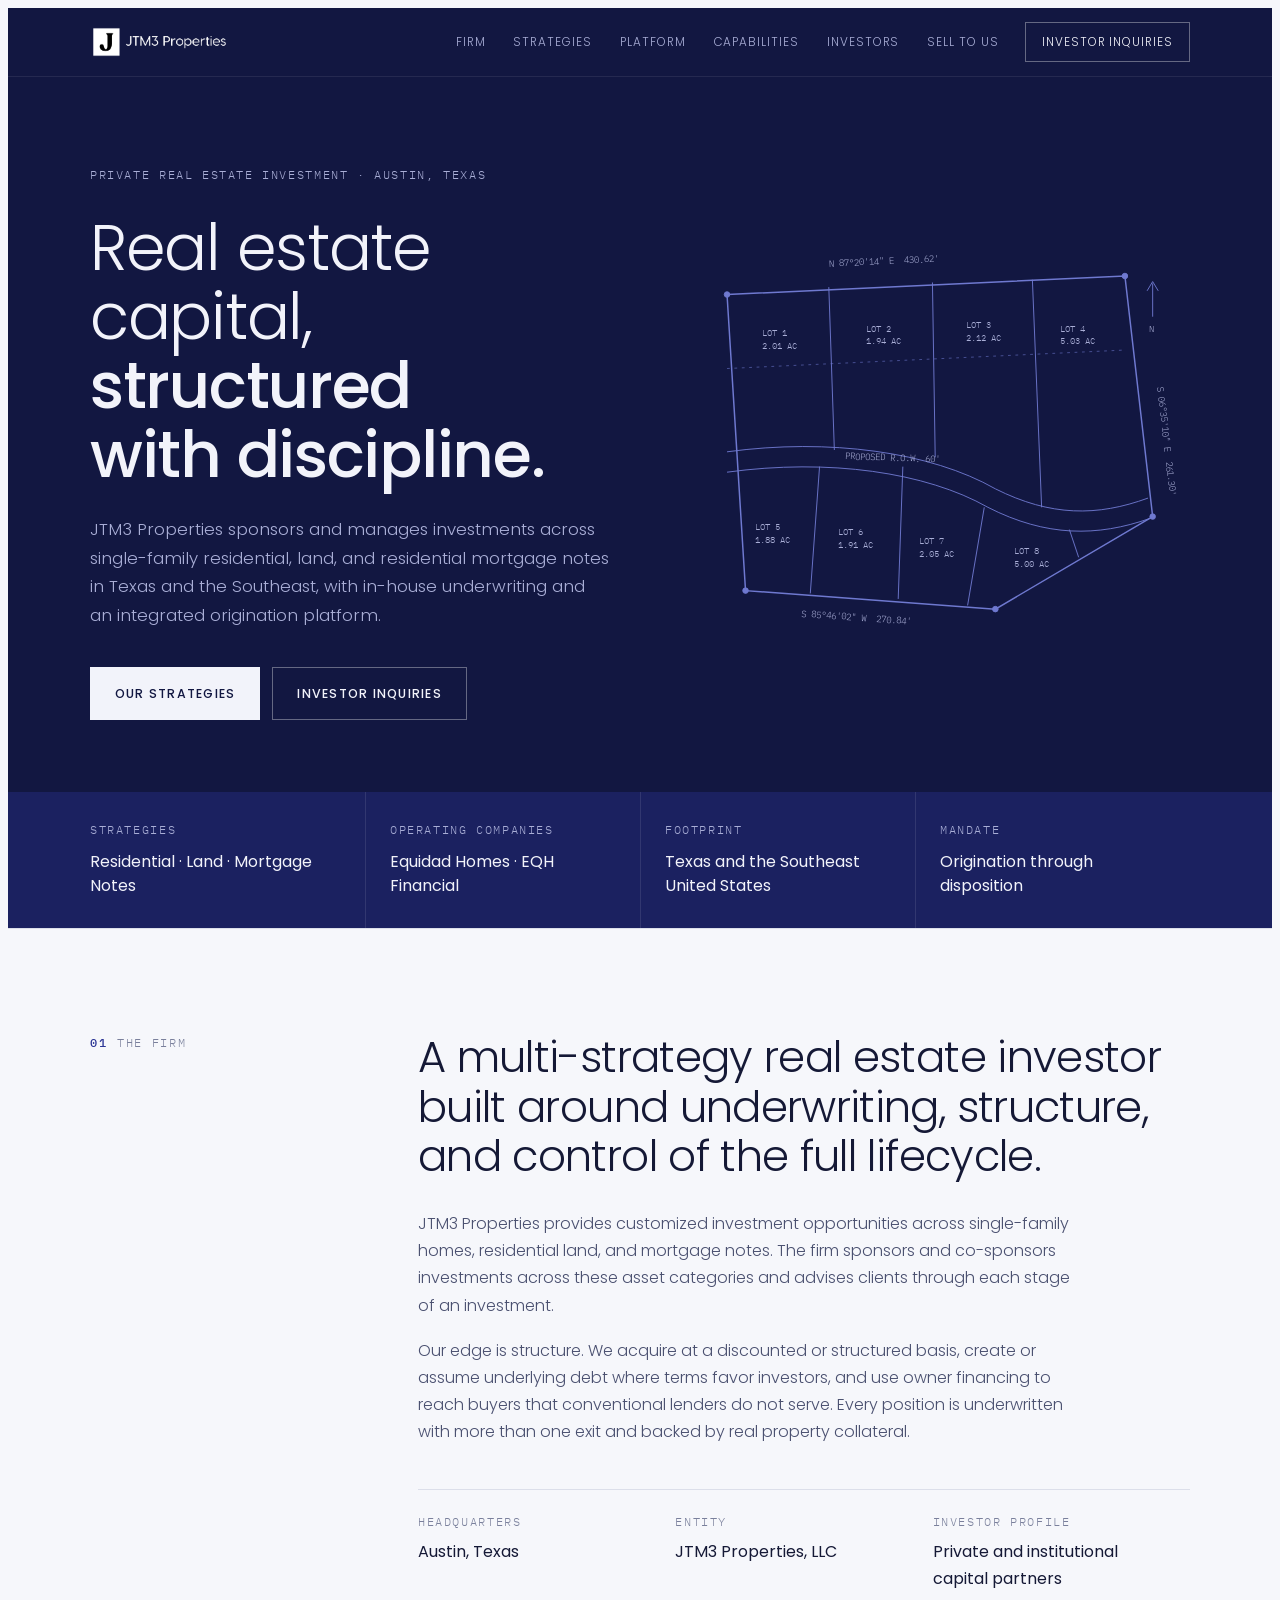
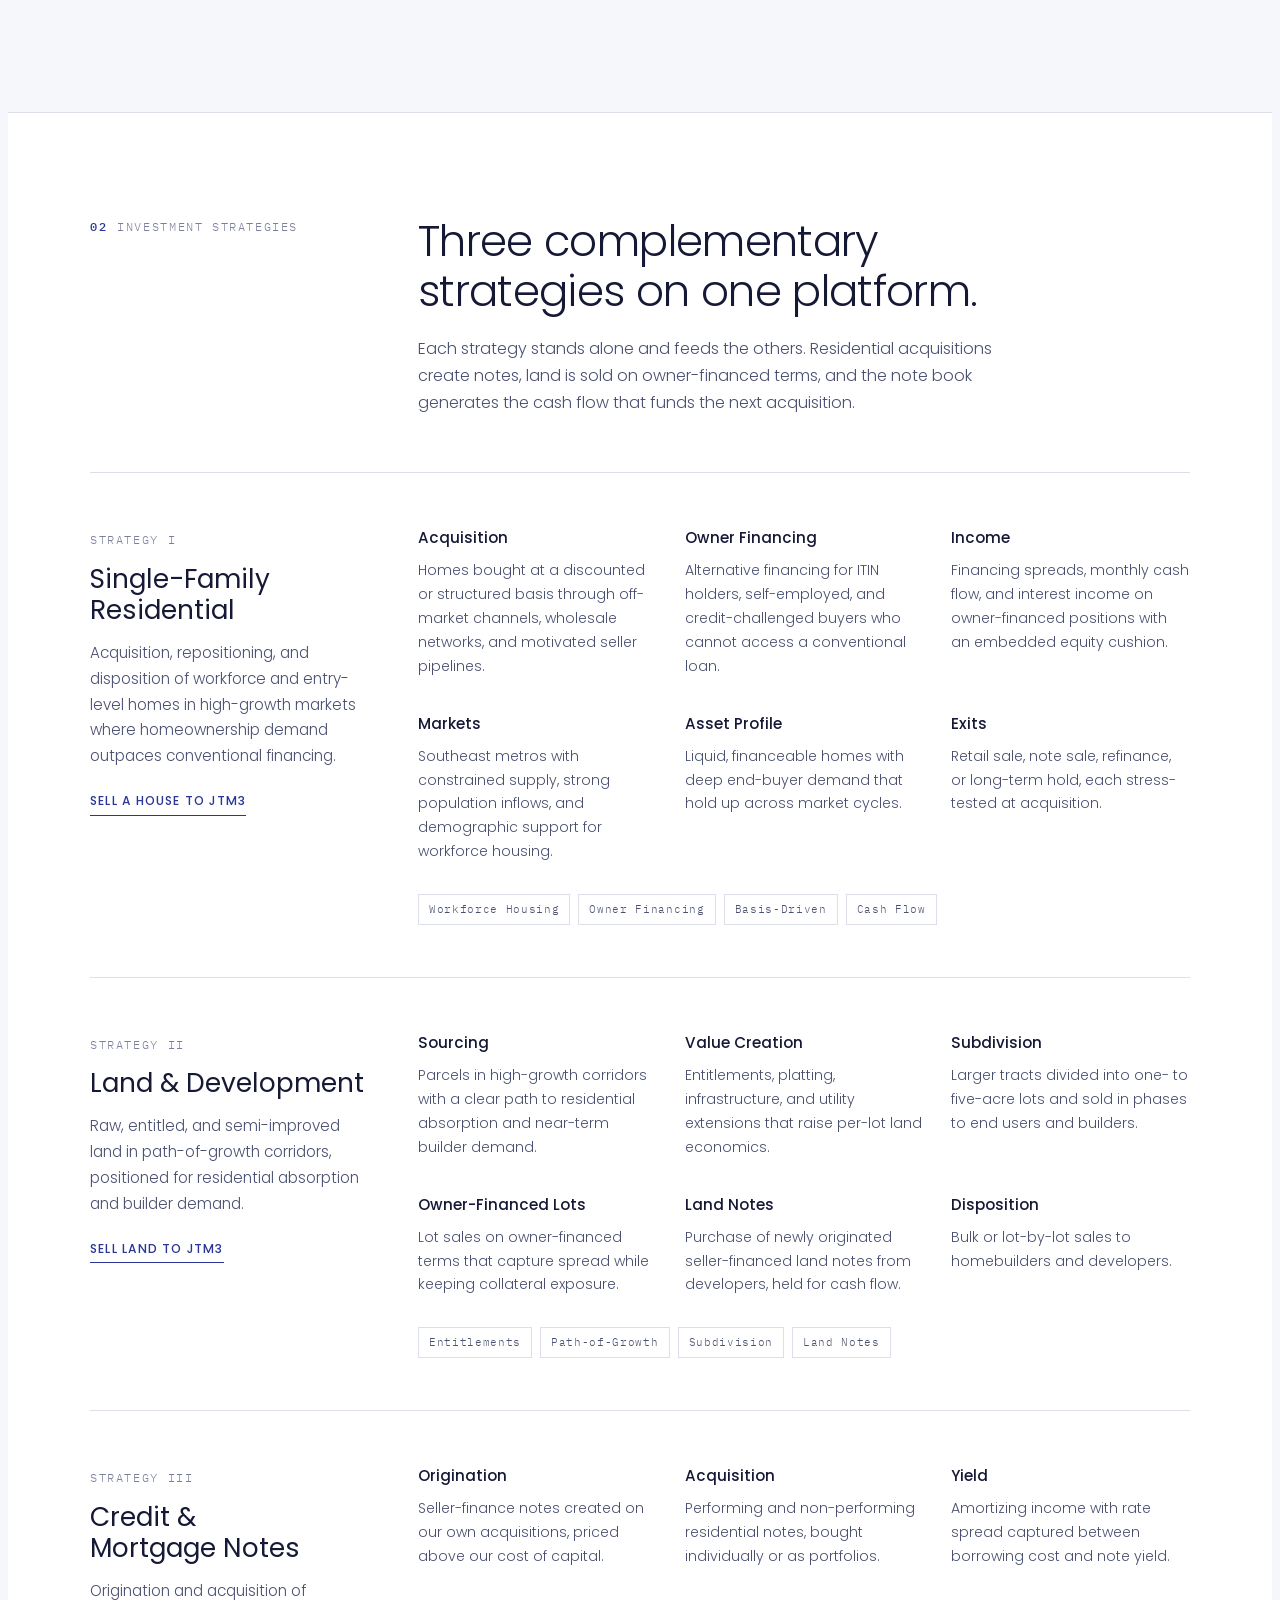
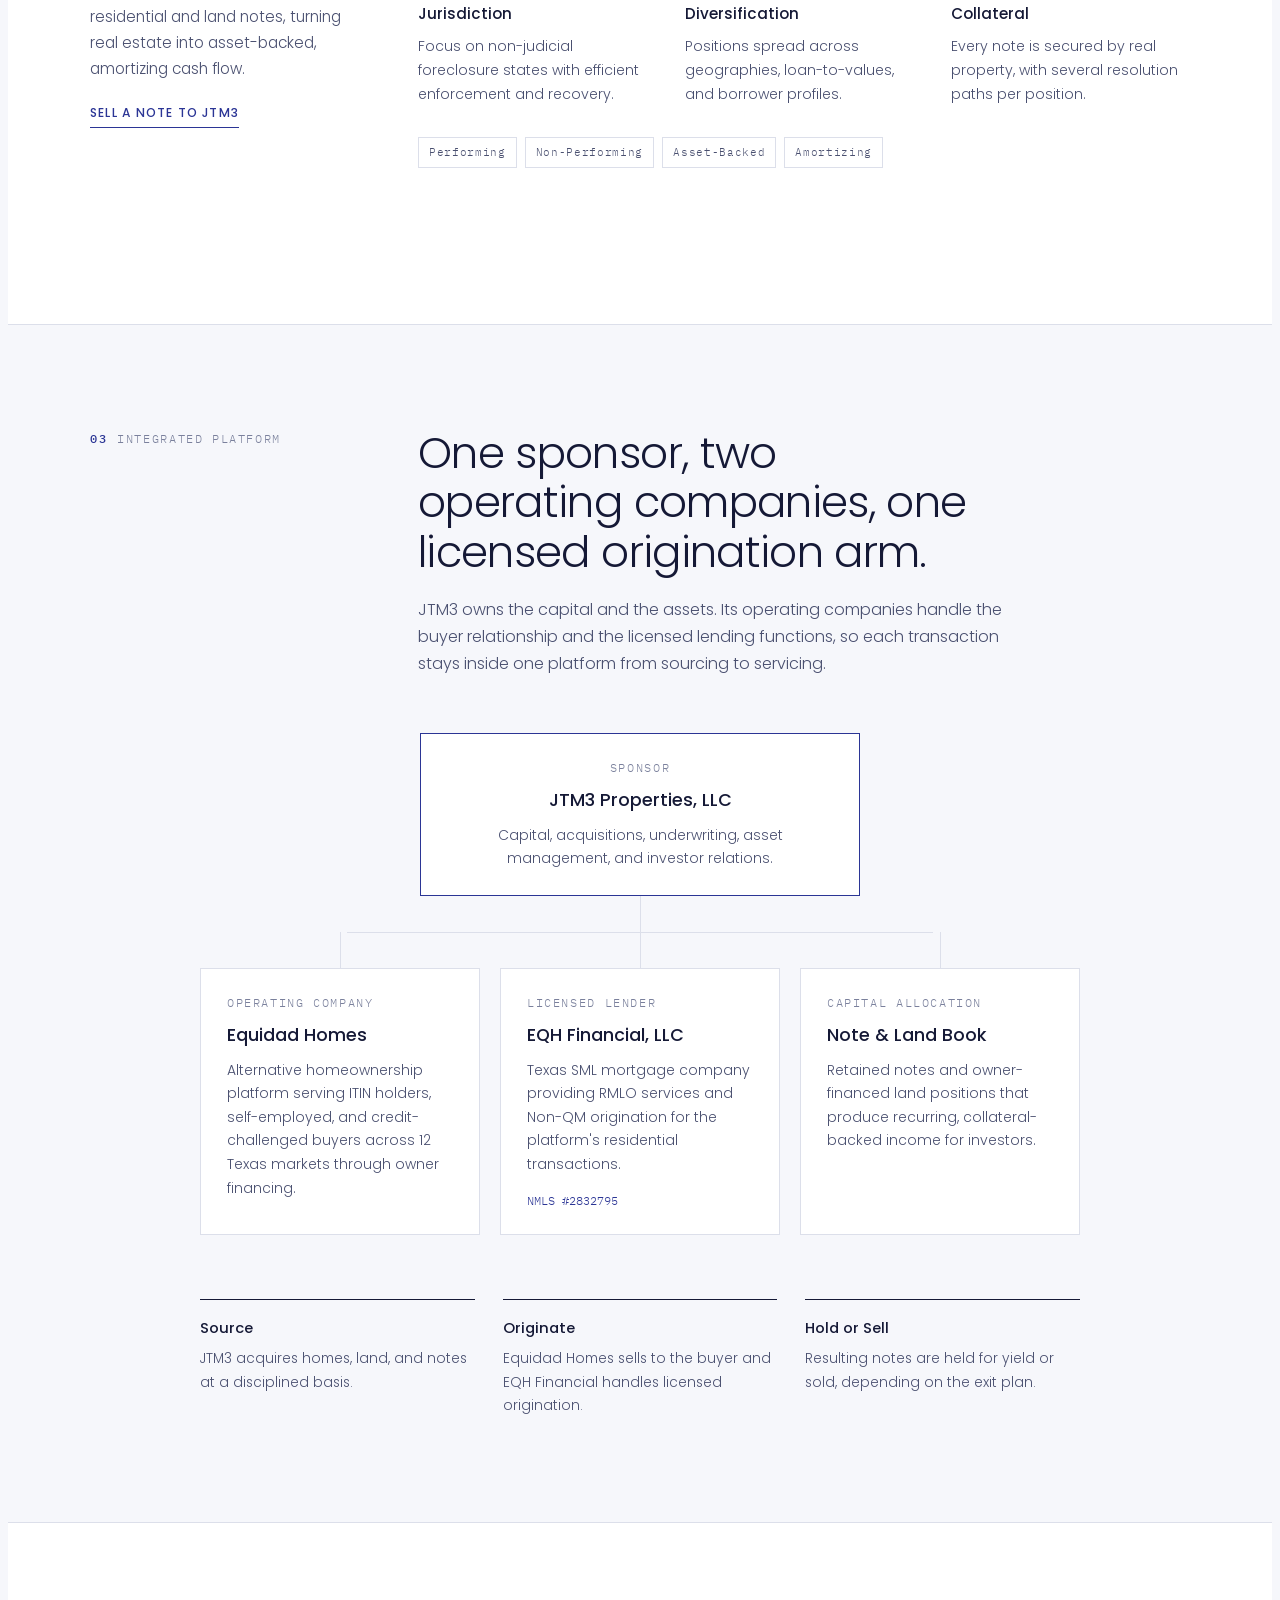
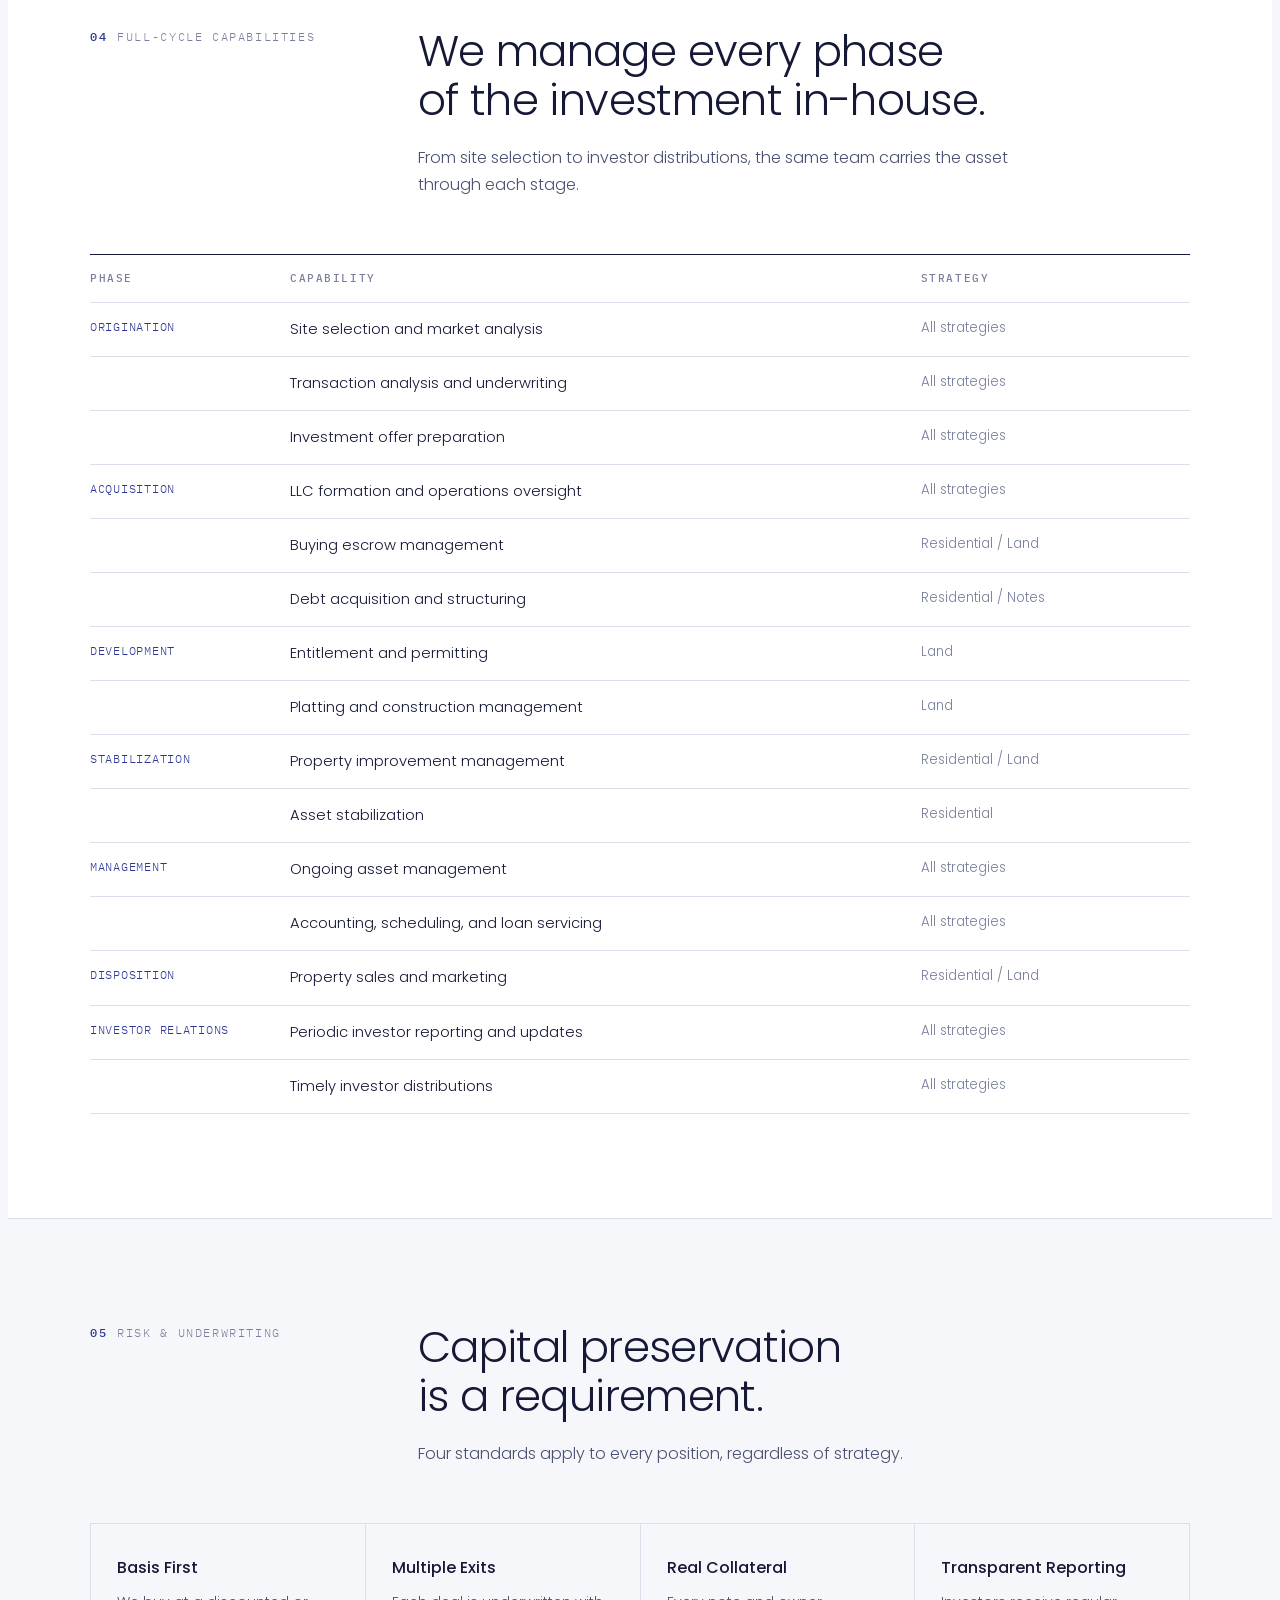
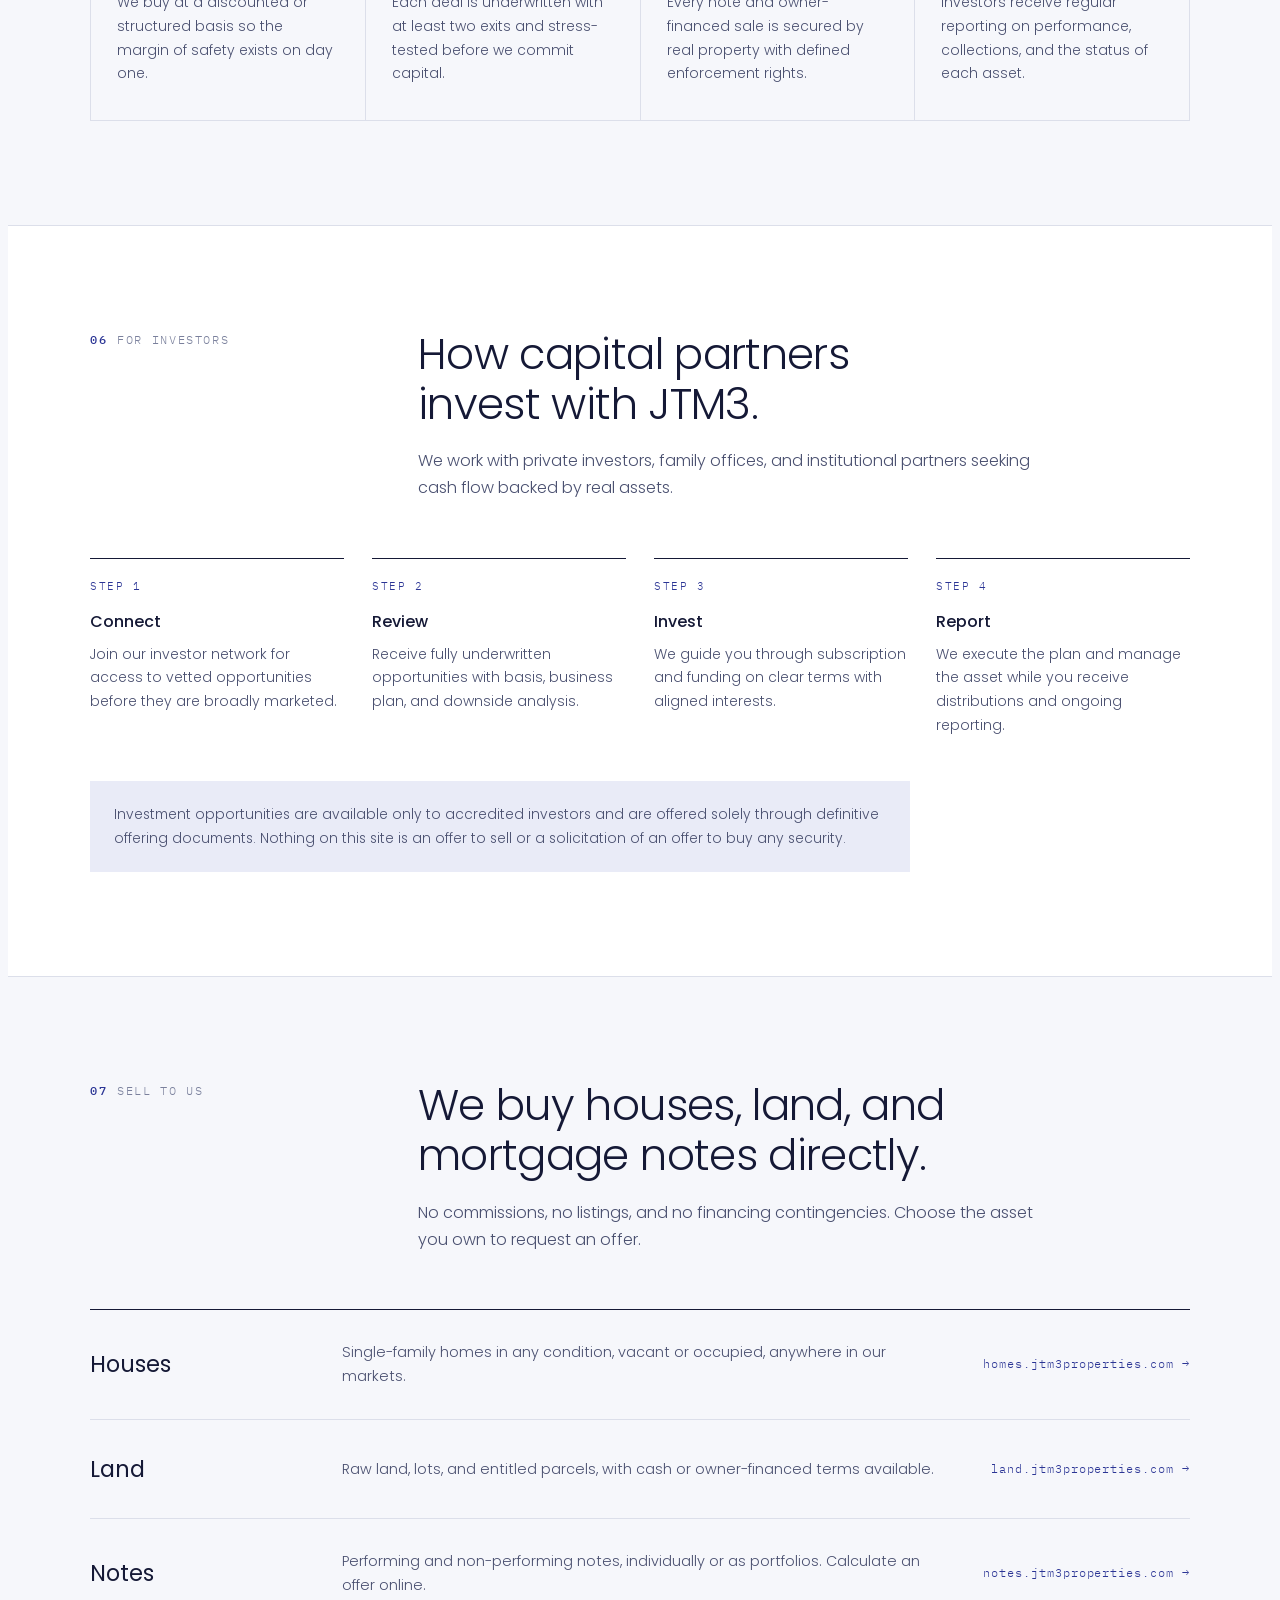
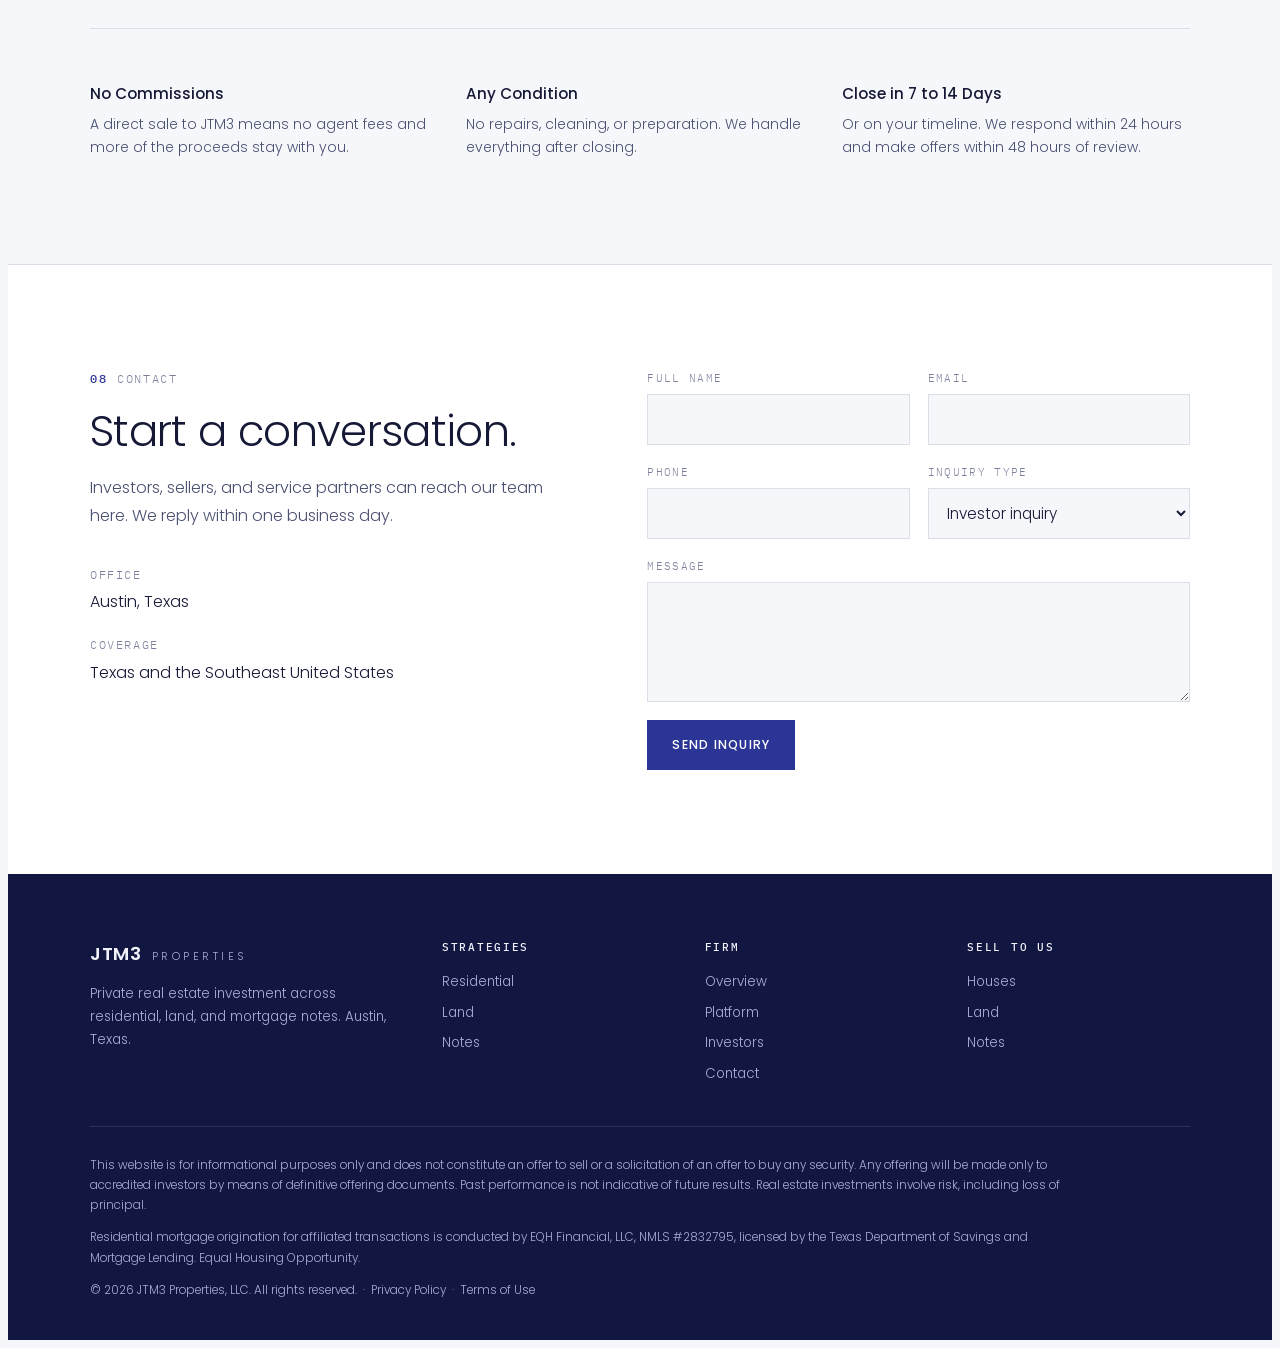
==== commit 55568e25: "Use white JTM3 image logo in headers and re-add favicon on all pages Co-Authored-By: Claude Opus 4.8" ====
--- a/index.html
+++ b/index.html
@@ -9,6 +9,7 @@
 <link rel="preconnect" href="https://fonts.googleapis.com">
 <link rel="preconnect" href="https://fonts.gstatic.com" crossorigin>
 <link rel="stylesheet" href="https://fonts.googleapis.com/css2?family=Poppins:wght@300;400;500;600&family=IBM+Plex+Mono:wght@400;500&display=swap">
+<link rel="icon" type="image/png" href="assets/img/Favicon%20browser.png">
 <style>
 /* Layout: single-page offering-memo structure. Dark survey-plat hero, then numbered sections on a cool paper ground, separated by hairline rules. */
 :root{
@@ -218,7 +219,7 @@
 
 <header class="hdr" id="hdr">
   <div class="wrap">
-    <a href="#top" class="mark"><b>JTM3</b><span>Properties</span></a>
+    <a href="#top" class="mark"><img src="assets/img/JTM3%20-%20White%20logo%20-%20no%20background%20copy.png" alt="JTM3 Properties" style="height:34px;width:auto;display:block"></a>
     <button class="menu" id="menu" aria-expanded="false" aria-controls="nav">Menu</button>
     <nav class="nav" id="nav" aria-label="Sections">
       <a href="#firm">Firm</a>
